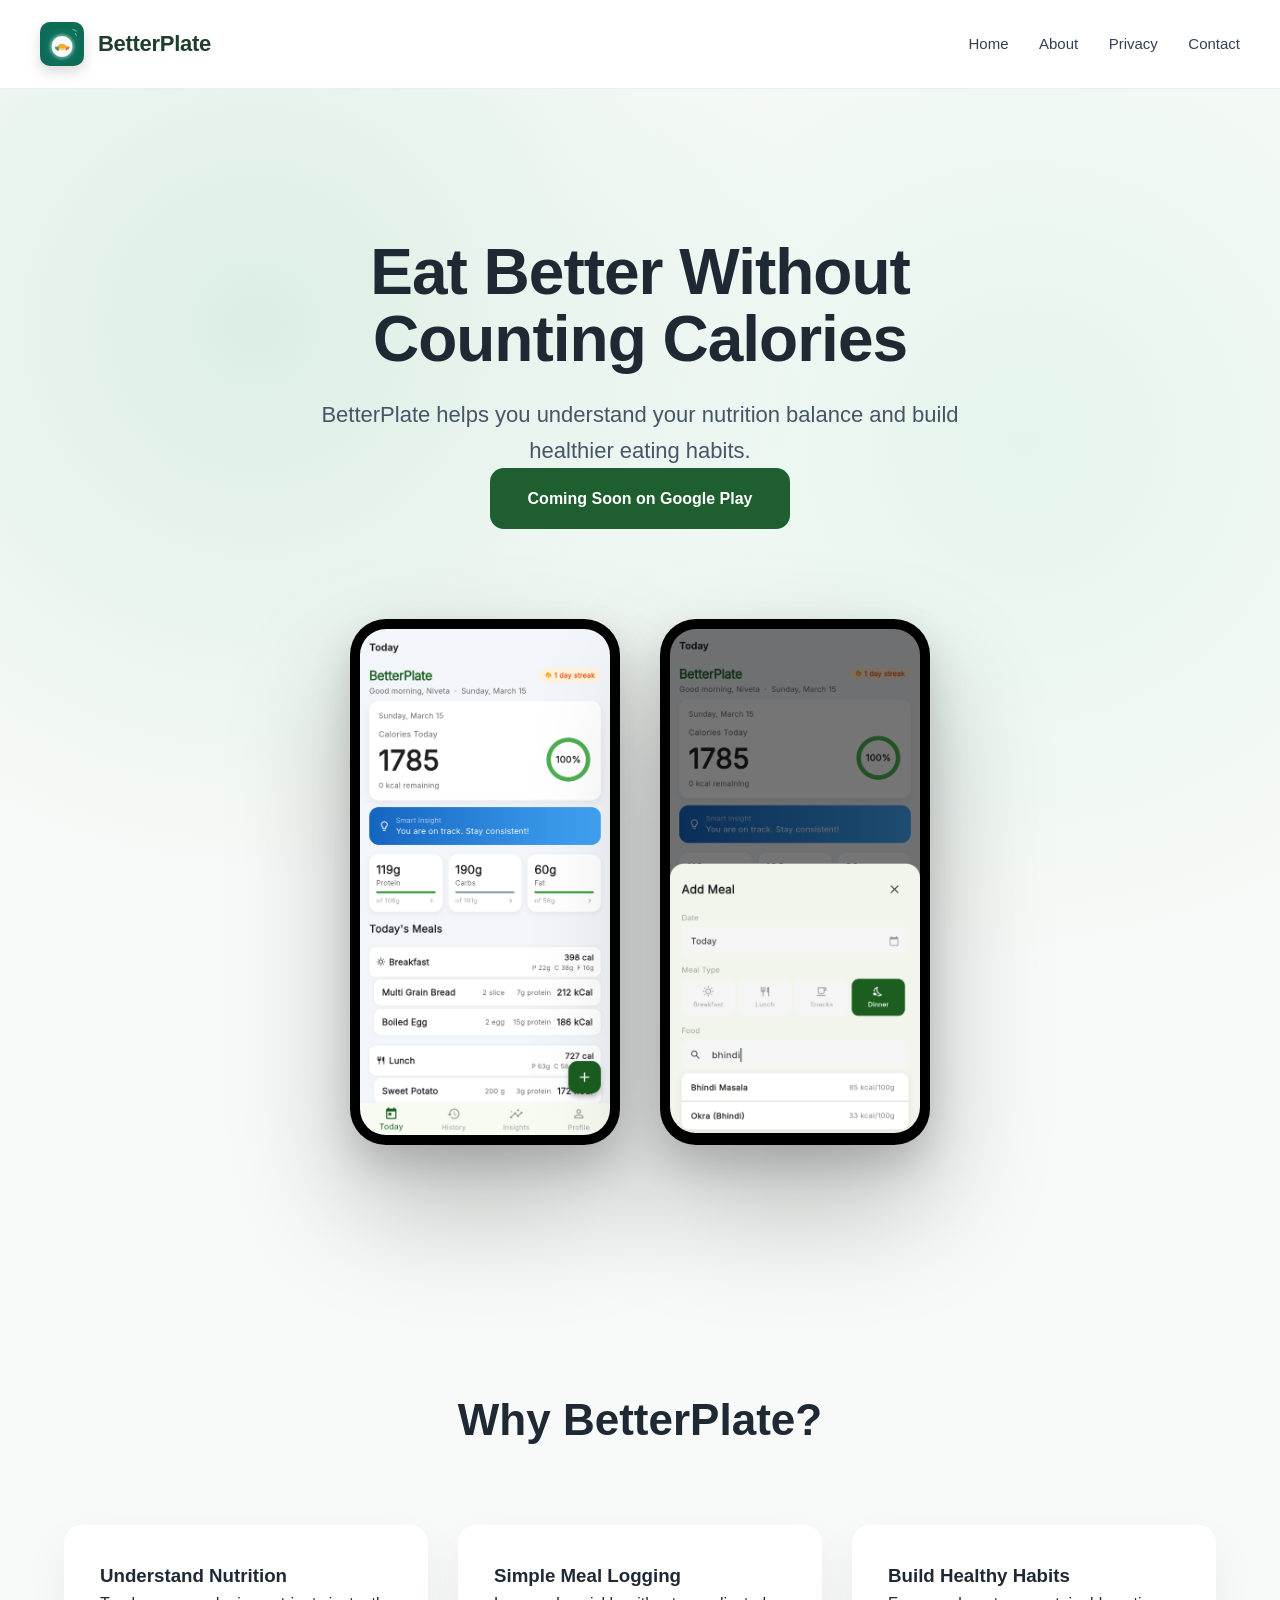
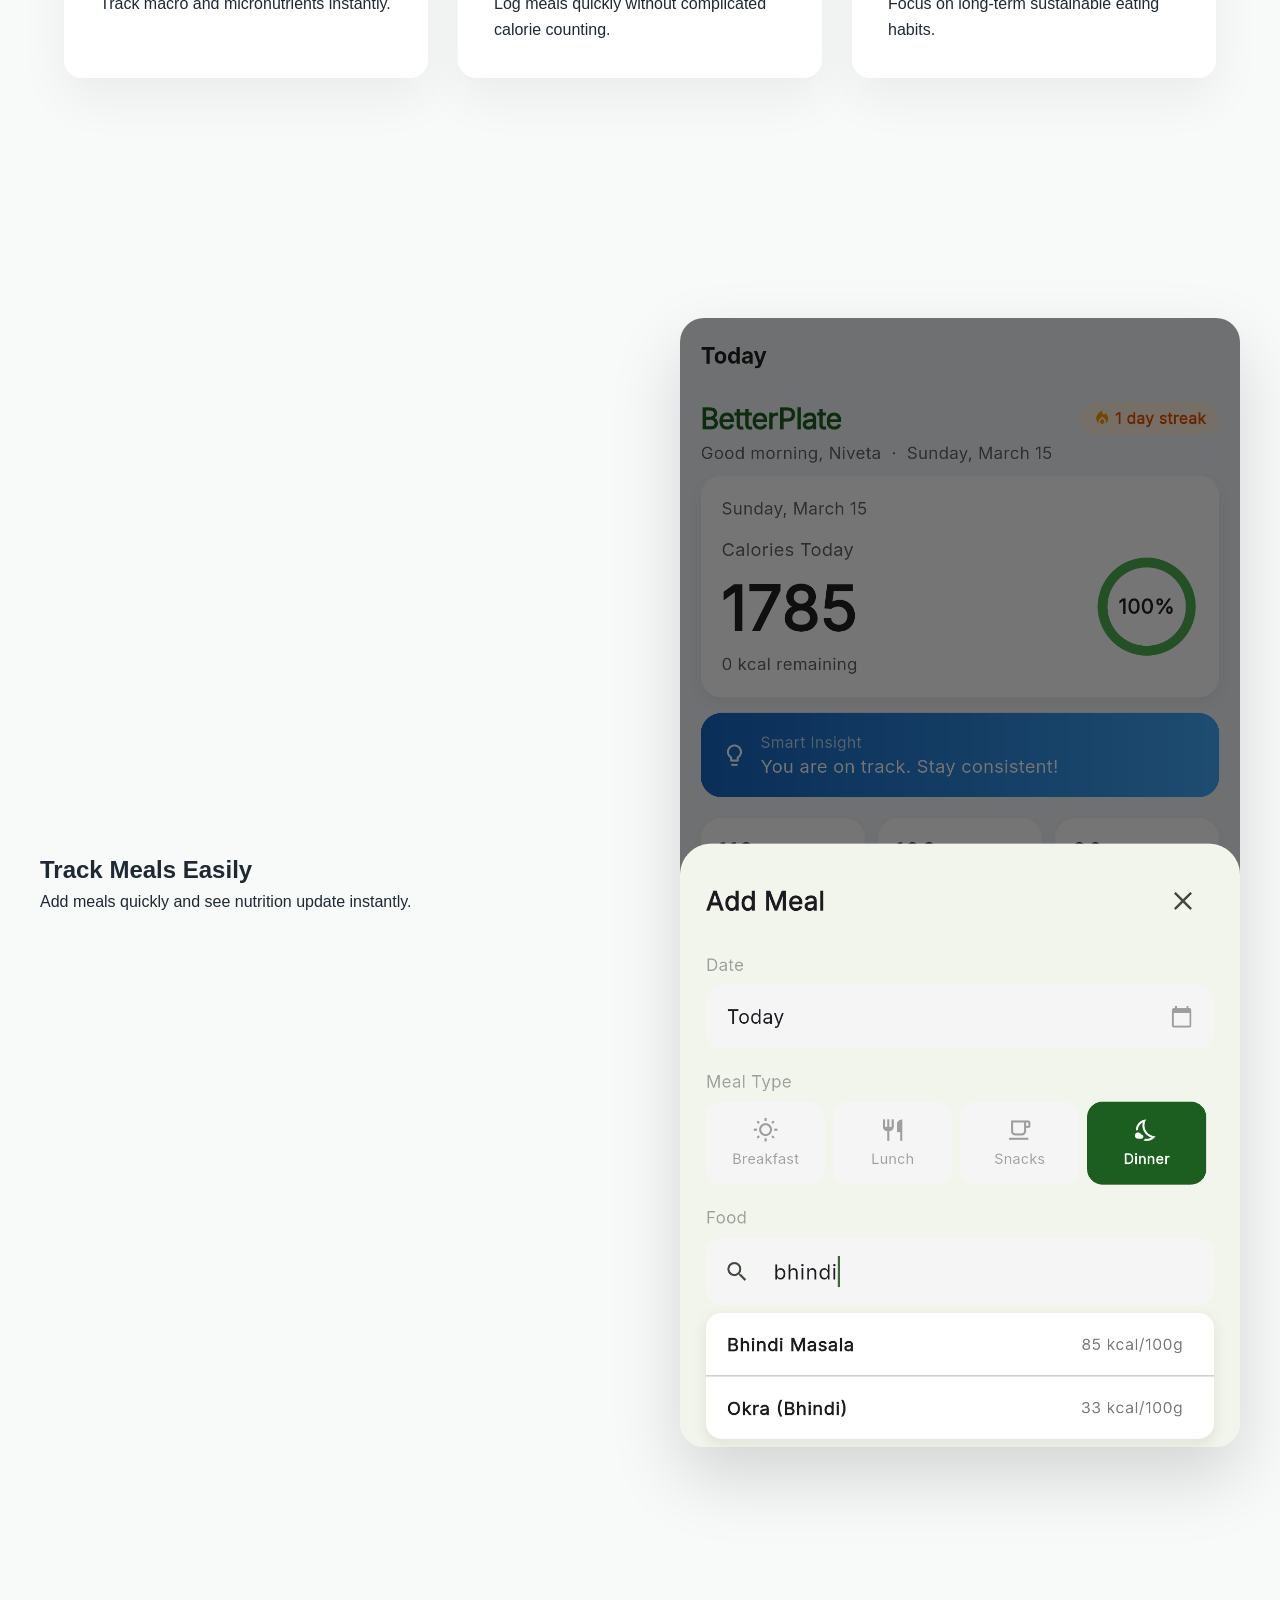
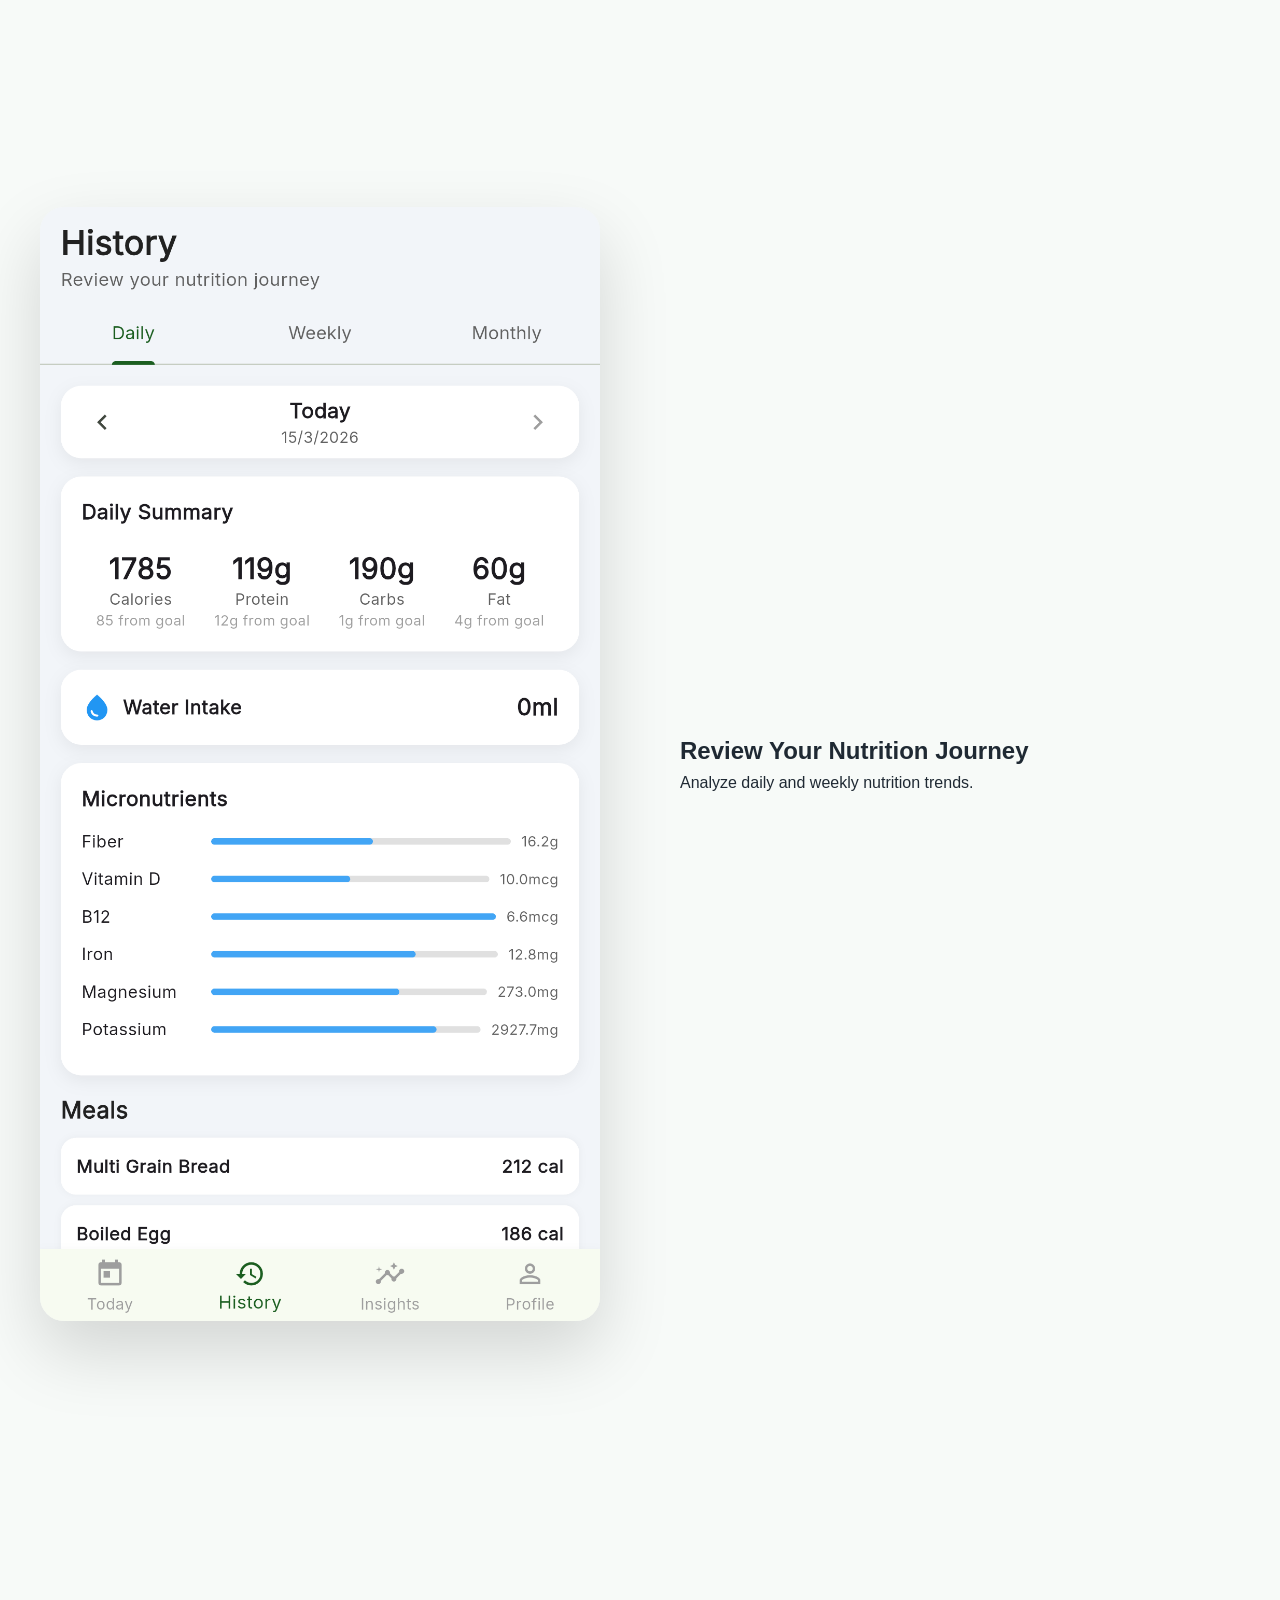
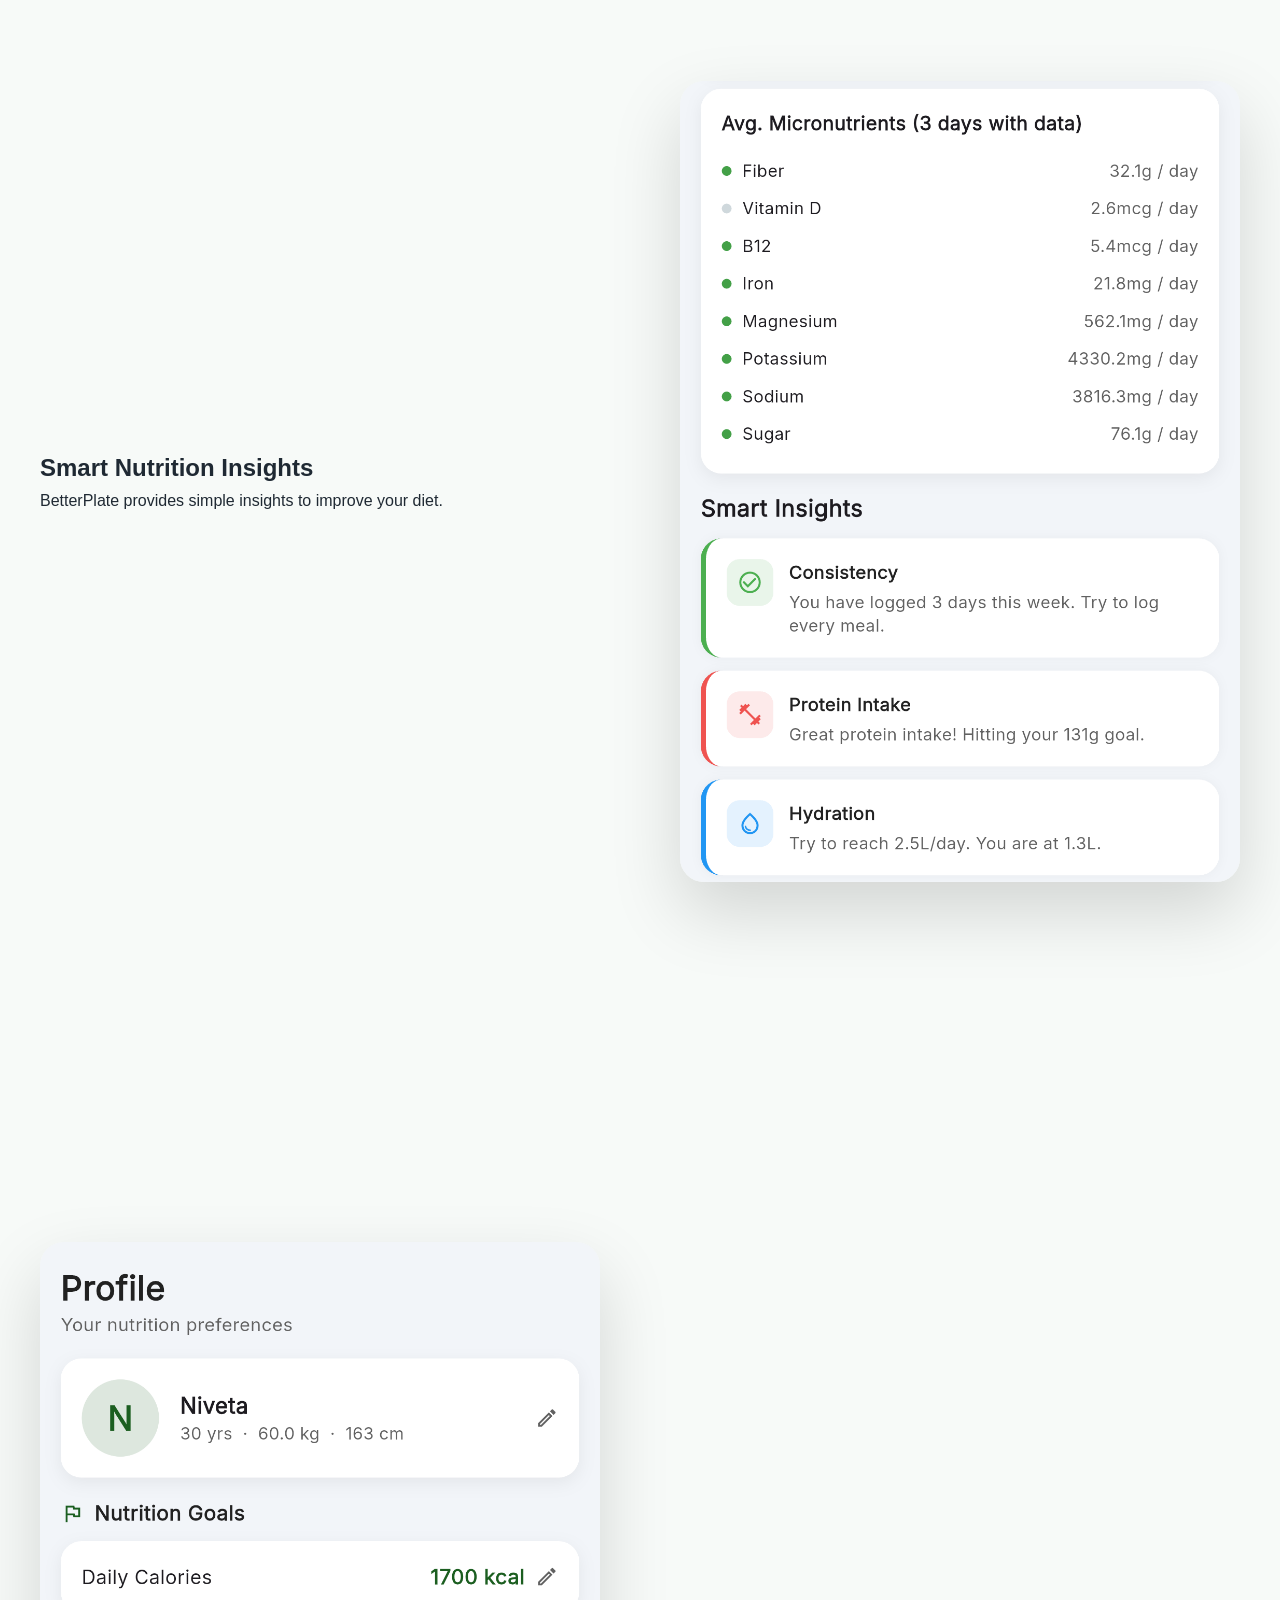
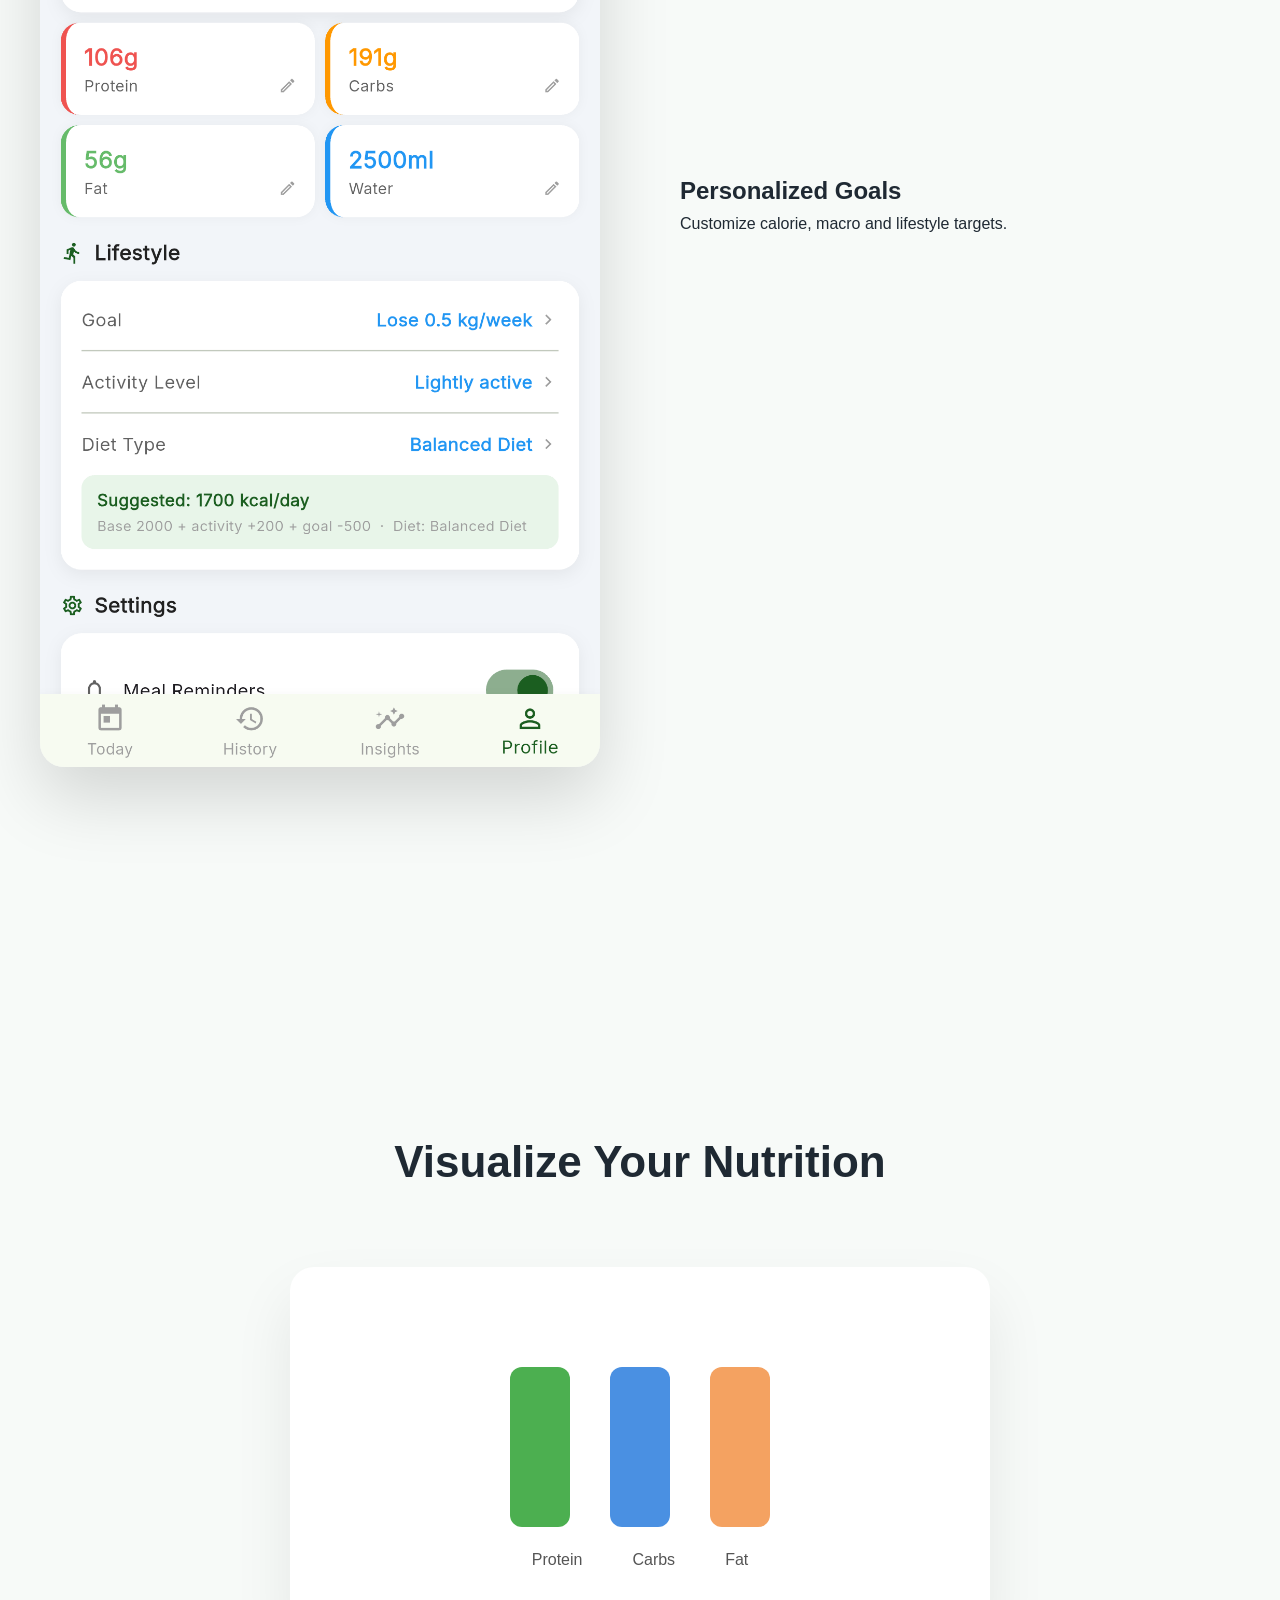
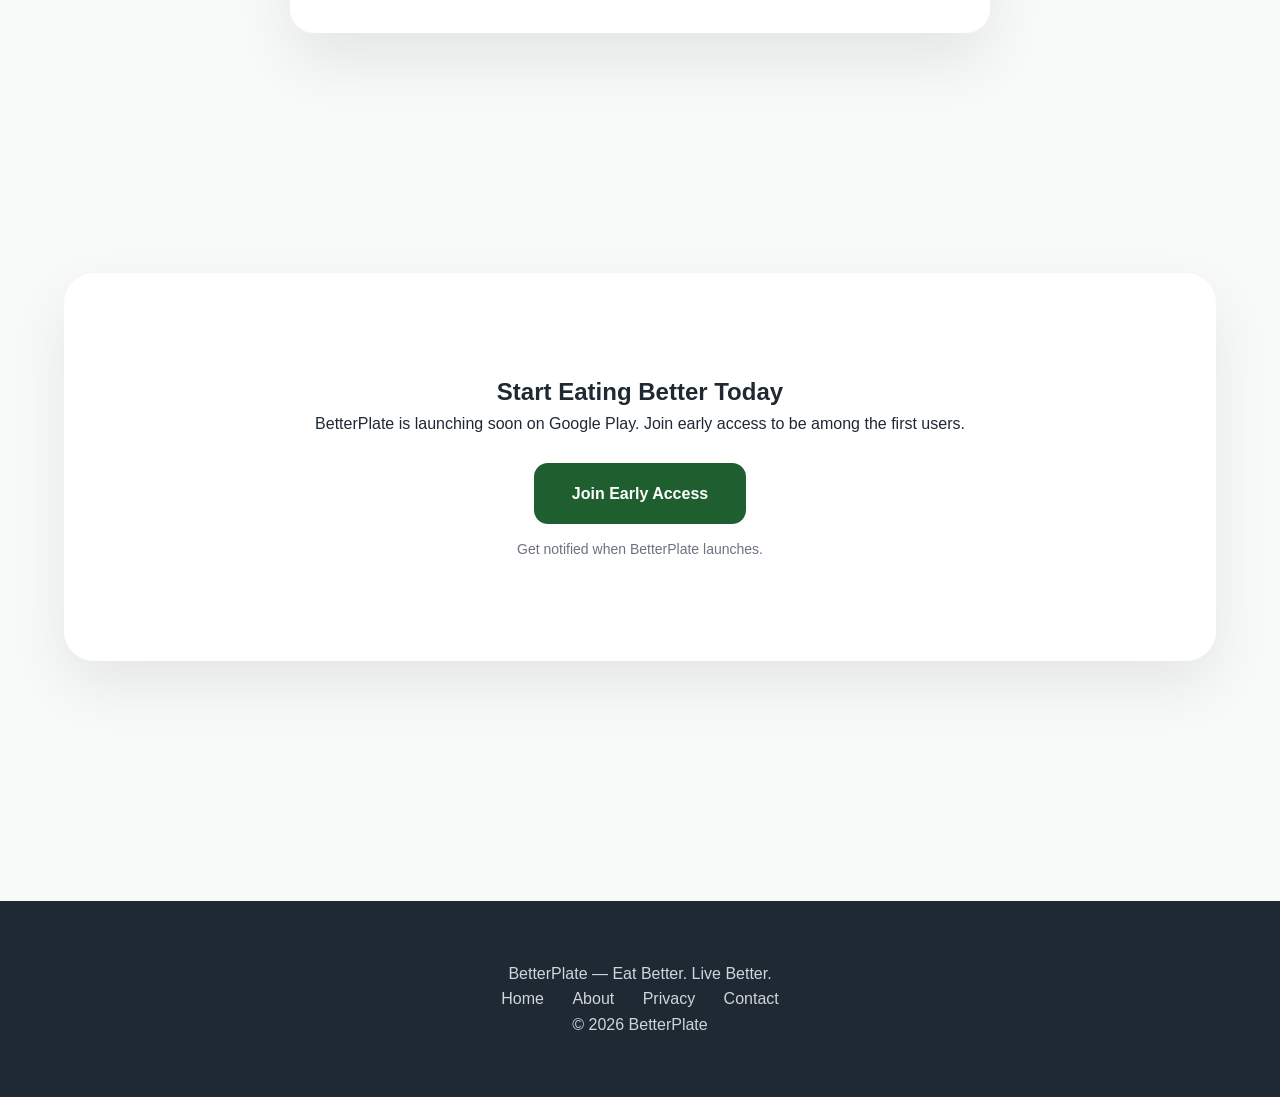
==== index.html @ 60432de0 "Update index.html" ====
<!DOCTYPE html>
<html lang="en">

<head>

<meta charset="UTF-8">
<meta name="viewport" content="width=device-width, initial-scale=1.0">

<title>BetterPlate — Eat Better Without Counting Calories</title>
<link rel="stylesheet" href="/style.css">
<link rel="icon" type="image/png" href="icon.png">

<style>

*{
margin:0;
padding:0;
box-sizing:border-box;
}

body{
font-family:-apple-system,BlinkMacSystemFont,"Segoe UI",Roboto,Helvetica,Arial;
background:#F7FAF8;
color:#1F2933;
line-height:1.6;
overflow-x:hidden;
}

/* container */

.container{
max-width:1200px;
margin:auto;
padding:0 24px;
}

/* navbar */

header{
position:sticky;
top:0;
background:white;
border-bottom:1px solid #eee;
z-index:100;
}

.nav{
display:flex;
justify-content:space-between;
align-items:center;
padding:22px 0;
}

.logo{
display:flex;
align-items:center;
gap:14px;
font-weight:700;
font-size:22px;
letter-spacing:-0.3px;
color:#1f3d2b;
}

.logo img{
width:44px;
height:44px;
border-radius:10px;
box-shadow:0 6px 14px rgba(0,0,0,0.15);
}

.nav a{
margin-left:26px;
text-decoration:none;
color:#334155;
font-size:15px;
}

/* hero */

.hero{
padding:150px 0 120px;
text-align:center;

background:
radial-gradient(circle at 20% 20%, #DCEFE4 0%, transparent 40%),
radial-gradient(circle at 80% 30%, #E5F5EC 0%, transparent 40%),
#F7FAF8;
}

.hero h1{
font-size:64px;
line-height:1.05;
letter-spacing:-1px;
margin-bottom:24px;
}

.hero p{
font-size:22px;
max-width:650px;
margin:auto;
color:#475569;
}

.button{
background:#1F5E2E;
color:white;
padding:18px 38px;
border-radius:14px;
font-weight:600;
font-size:16px;
text-decoration:none;
display:inline-block;
transition:all .25s ease;
}

.button:hover{
transform:translateY(-2px);
box-shadow:0 10px 25px rgba(0,0,0,0.15);
}

/* phone mockups */

.hero-phones{
margin-top:90px;
display:flex;
justify-content:center;
gap:40px;
flex-wrap:wrap;
}

.phone{
width:270px;
border-radius:36px;
background:black;
padding:10px;
box-shadow:
0 60px 120px rgba(0,0,0,0.25),
0 20px 40px rgba(0,0,0,0.15);
transition:all .4s ease;
}

.phone img{
width:100%;
border-radius:26px;
display:block;
}

.phone:hover{
transform:translateY(-15px) scale(1.03);
}

/* sections */

.section{
padding:120px 0;
}

.section-title{
font-size:44px;
text-align:center;
margin-bottom:70px;
}

/* features grid */

.features{
display:grid;
grid-template-columns:repeat(auto-fit,minmax(260px,1fr));
gap:30px;
}

.feature{
background:white;
padding:36px;
border-radius:18px;
box-shadow:0 20px 50px rgba(0,0,0,0.06);
transition:transform .3s;
}

.feature:hover{
transform:translateY(-8px);
}

/* split layout */

.split{
display:grid;
grid-template-columns:1fr 1fr;
gap:80px;
align-items:center;
margin-bottom:120px;
}

.split img{
width:100%;
border-radius:24px;
box-shadow:0 30px 70px rgba(0,0,0,0.15);
}

/* chart section */

.chart-card{
background:white;
padding:60px;
border-radius:24px;
box-shadow:0 30px 60px rgba(0,0,0,0.08);
max-width:700px;
margin:auto;
text-align:center;
}

.chart{
display:flex;
align-items:flex-end;
justify-content:center;
gap:40px;
height:200px;
margin-bottom:20px;
}

.bar{
width:60px;
border-radius:12px;
animation:grow 2s ease forwards;
}

.protein{
background:#4CAF50;
height:0;
animation-delay:.2s;
}

.carbs{
background:#4A90E2;
height:0;
animation-delay:.4s;
}

.fat{
background:#F4A261;
height:0;
animation-delay:.6s;
}

.labels{
display:flex;
justify-content:center;
gap:50px;
color:#555;
}

@keyframes grow{
to{
height:160px;
}
}

/* CTA */

.cta-section{
text-align:center;
background:white;
padding:100px 60px;
border-radius:30px;
box-shadow:0 25px 60px rgba(0,0,0,0.08);
}

/* footer */

footer{
margin-top:120px;
padding:60px;
background:#1F2933;
color:#D1D5DB;
text-align:center;
}

footer a{
color:#D1D5DB;
margin:0 12px;
text-decoration:none;
}

/* scroll animations */

.fade{
opacity:0;
transform:translateY(40px);
transition:all .8s ease;
}

.fade.visible{
opacity:1;
transform:translateY(0);
}

</style>

</head>


<body>


<header>

<div class="container nav">

<div class="logo">
<img src="icon.png">
BetterPlate
</div>

<div>
<a href="/">Home</a>
<a href="/about">About</a>
<a href="/privacy">Privacy</a>
<a href="/contact">Contact</a>
</div>

</div>

</header>



<section class="hero">

<div class="container">

<h1>Eat Better Without<br>Counting Calories</h1>

<p>
BetterPlate helps you understand your nutrition balance
and build healthier eating habits.
</p>

<a class="button">Coming Soon on Google Play</a>

<div class="hero-phones">

<div class="phone">
<img src="app-home.png">
</div>

<div class="phone">
<img src="app-addmeal.png">
</div>

</div>

</div>

</section>



<section class="section">

<div class="container">

<h2 class="section-title fade">Why BetterPlate?</h2>

<div class="features">

<div class="feature fade">
<h3>Understand Nutrition</h3>
<p>Track macro and micronutrients instantly.</p>
</div>

<div class="feature fade">
<h3>Simple Meal Logging</h3>
<p>Log meals quickly without complicated calorie counting.</p>
</div>

<div class="feature fade">
<h3>Build Healthy Habits</h3>
<p>Focus on long-term sustainable eating habits.</p>
</div>

</div>

</div>

</section>



<section class="section container split fade">

<div>
<h2>Track Meals Easily</h2>
<p>Add meals quickly and see nutrition update instantly.</p>
</div>

<img src="app-addmeal.png">

</section>



<section class="section container split fade">

<img src="app-history.png">

<div>
<h2>Review Your Nutrition Journey</h2>
<p>Analyze daily and weekly nutrition trends.</p>
</div>

</section>



<section class="section container split fade">

<div>
<h2>Smart Nutrition Insights</h2>
<p>BetterPlate provides simple insights to improve your diet.</p>
</div>

<img src="app-insights.png">

</section>



<section class="section container split fade">

<img src="app-profile.png">

<div>
<h2>Personalized Goals</h2>
<p>Customize calorie, macro and lifestyle targets.</p>
</div>

</section>



<section class="section">

<div class="container">

<h2 class="section-title">Visualize Your Nutrition</h2>

<div class="chart-card">

<div class="chart">

<div class="bar protein"></div>
<div class="bar carbs"></div>
<div class="bar fat"></div>

</div>

<div class="labels">
<span>Protein</span>
<span>Carbs</span>
<span>Fat</span>
</div>

</div>

</div>

</section>



<section class="section">

<div class="container">

<div class="cta-section fade">

<h2>Start Eating Better Today</h2>

<p>
BetterPlate is launching soon on Google Play.
Join early access to be among the first users.
</p>

<br>

<a class="button" 
href="https://forms.gle/h38rr28BApdcXzqZ8"
target="_blank">
Join Early Access
</a>
<p style="margin-top:14px;color:#6b7280;font-size:14px;">
Get notified when BetterPlate launches.
</p>

</div>

</div>

</section>



<footer class="site-footer">

<p class="footer-tagline">BetterPlate — Eat Better. Live Better.</p>

<nav class="footer-links">
<a href="/">Home</a>
<a href="/about/">About</a>
<a href="/privacy/">Privacy</a>
<a href="/contact/">Contact</a>
</nav>

<p class="footer-copy">© 2026 BetterPlate</p>

</footer>



<script>

const elements=document.querySelectorAll(".fade");

const observer=new IntersectionObserver(entries=>{
entries.forEach(entry=>{
if(entry.isIntersecting){
entry.target.classList.add("visible");
}
});
});

elements.forEach(el=>{
observer.observe(el);
});

</script>

</body>

</html>
---- style.css ----
body {
font-family: Arial, sans-serif;
margin: 0;
padding: 0;
line-height: 1.6;
}

.section {
padding: 60px 20px;
}

.container {
max-width: 900px;
margin: auto;
}

.about-section h1 {
font-size: 36px;
margin-bottom: 20px;
}

.about-section h2 {
margin-top: 40px;
margin-bottom: 15px;
}

.lead {
font-size: 18px;
color: #555;
margin-bottom: 30px;
}

.features {
display: grid;
grid-template-columns: repeat(auto-fit, minmax(220px,1fr));
gap: 20px;
margin-top: 20px;
}

.feature {
padding: 20px;
background: #f7f7f7;
border-radius: 10px;
}

.cta-button {
display: inline-block;
margin-top: 20px;
padding: 12px 24px;
background: #4CAF50;
color: white;
text-decoration: none;
border-radius: 6px;
font-weight: 600;
}
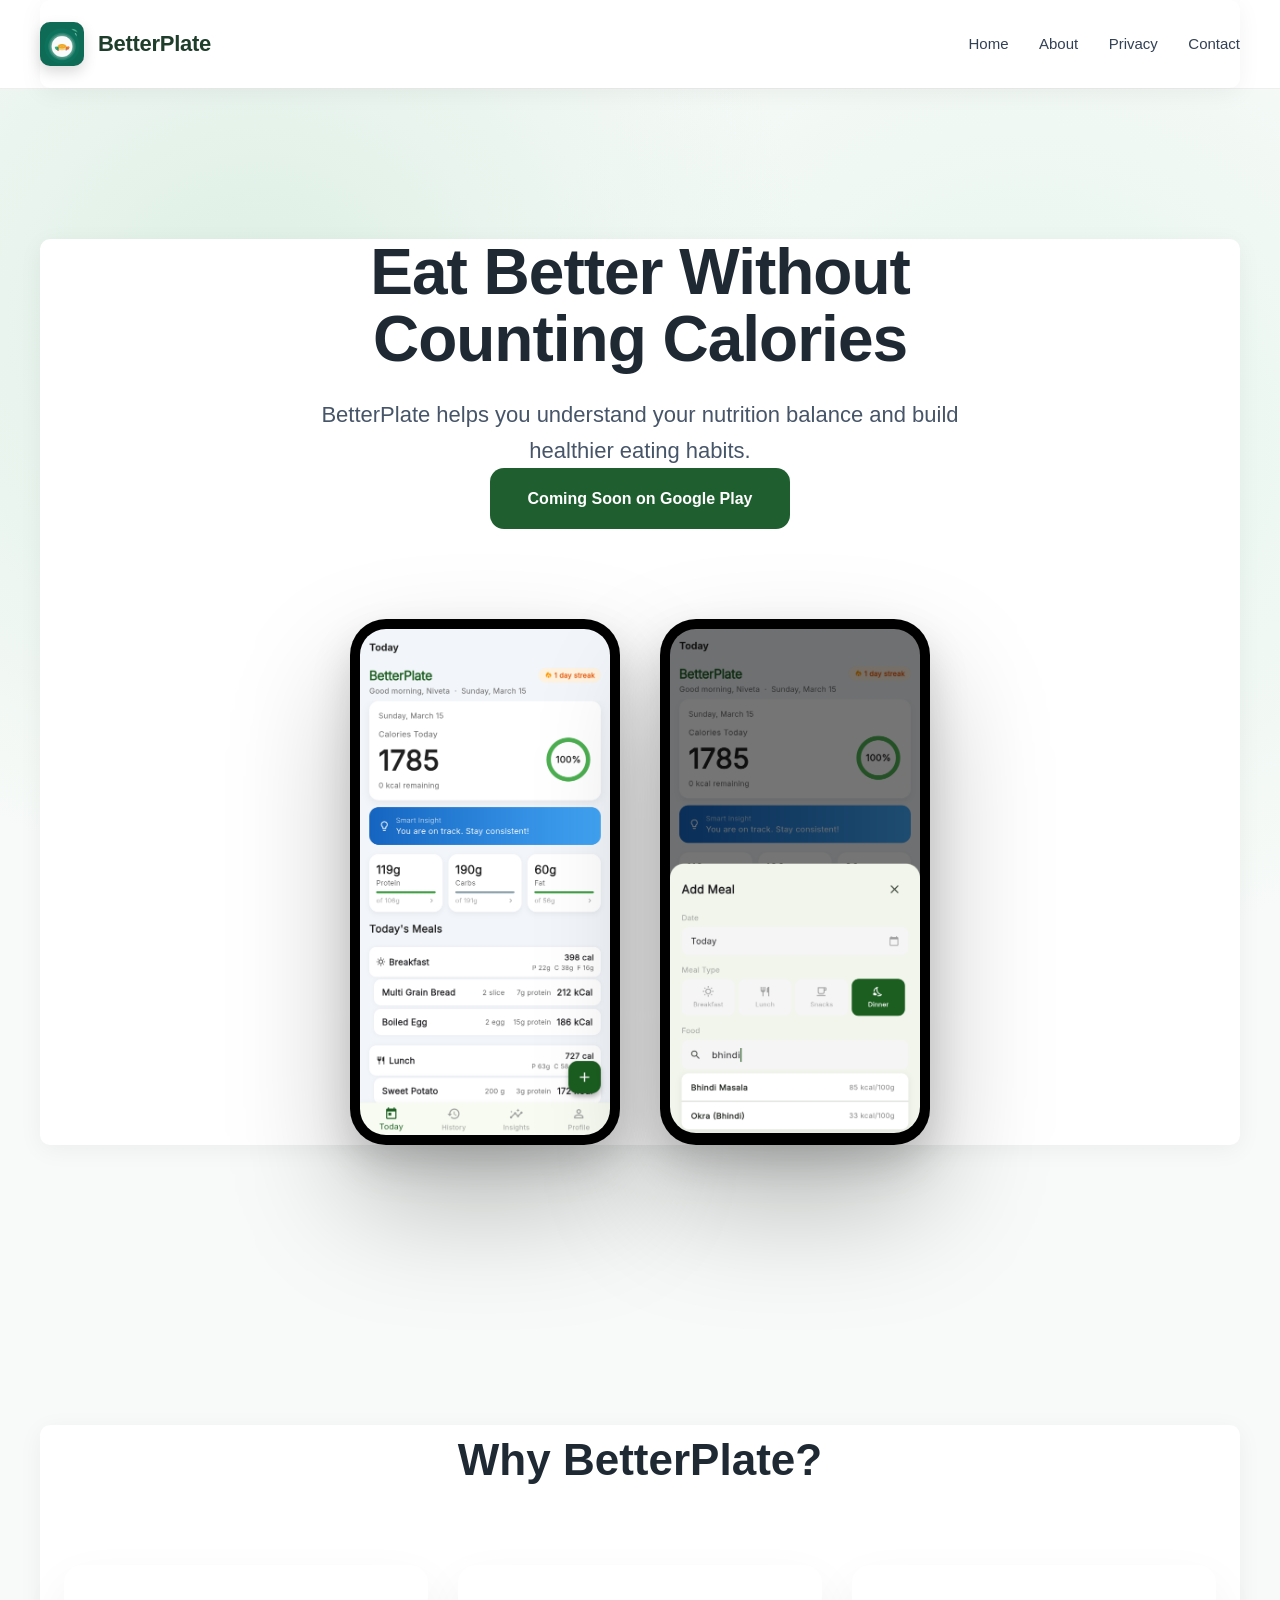
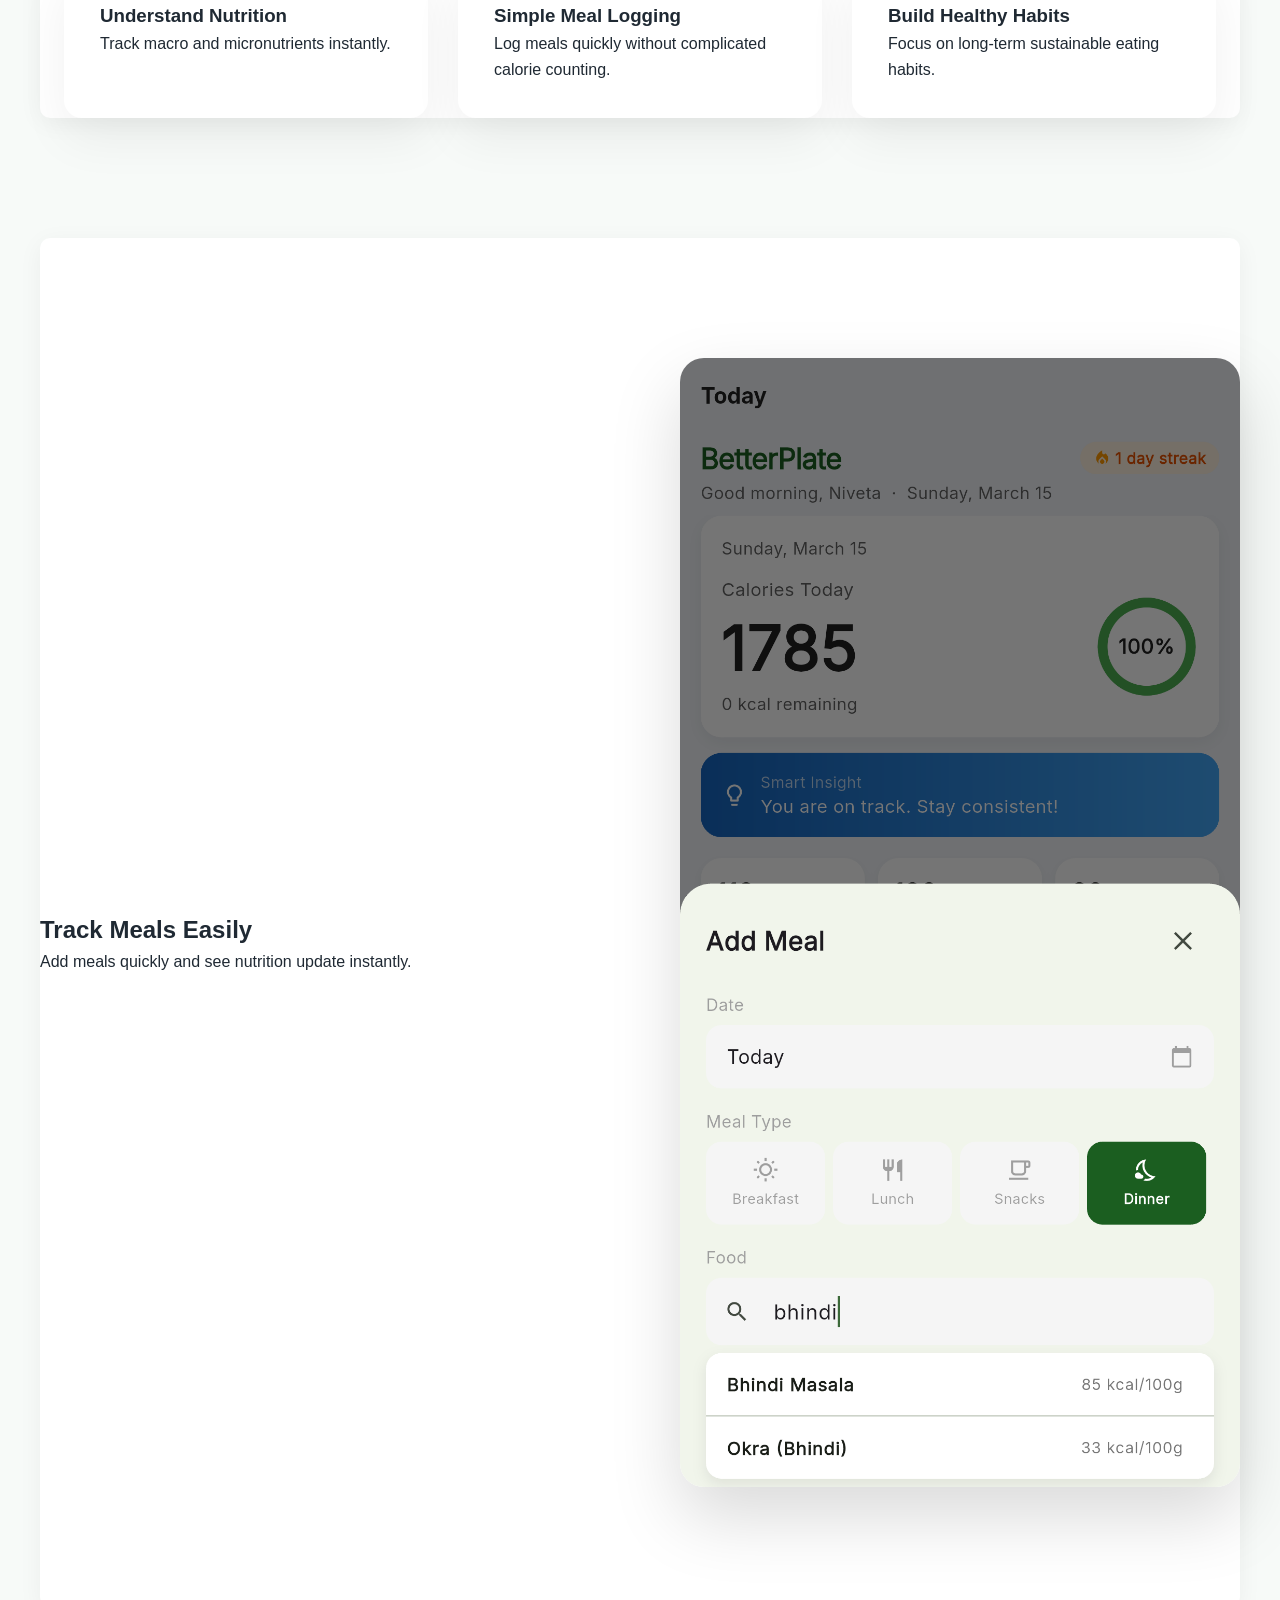
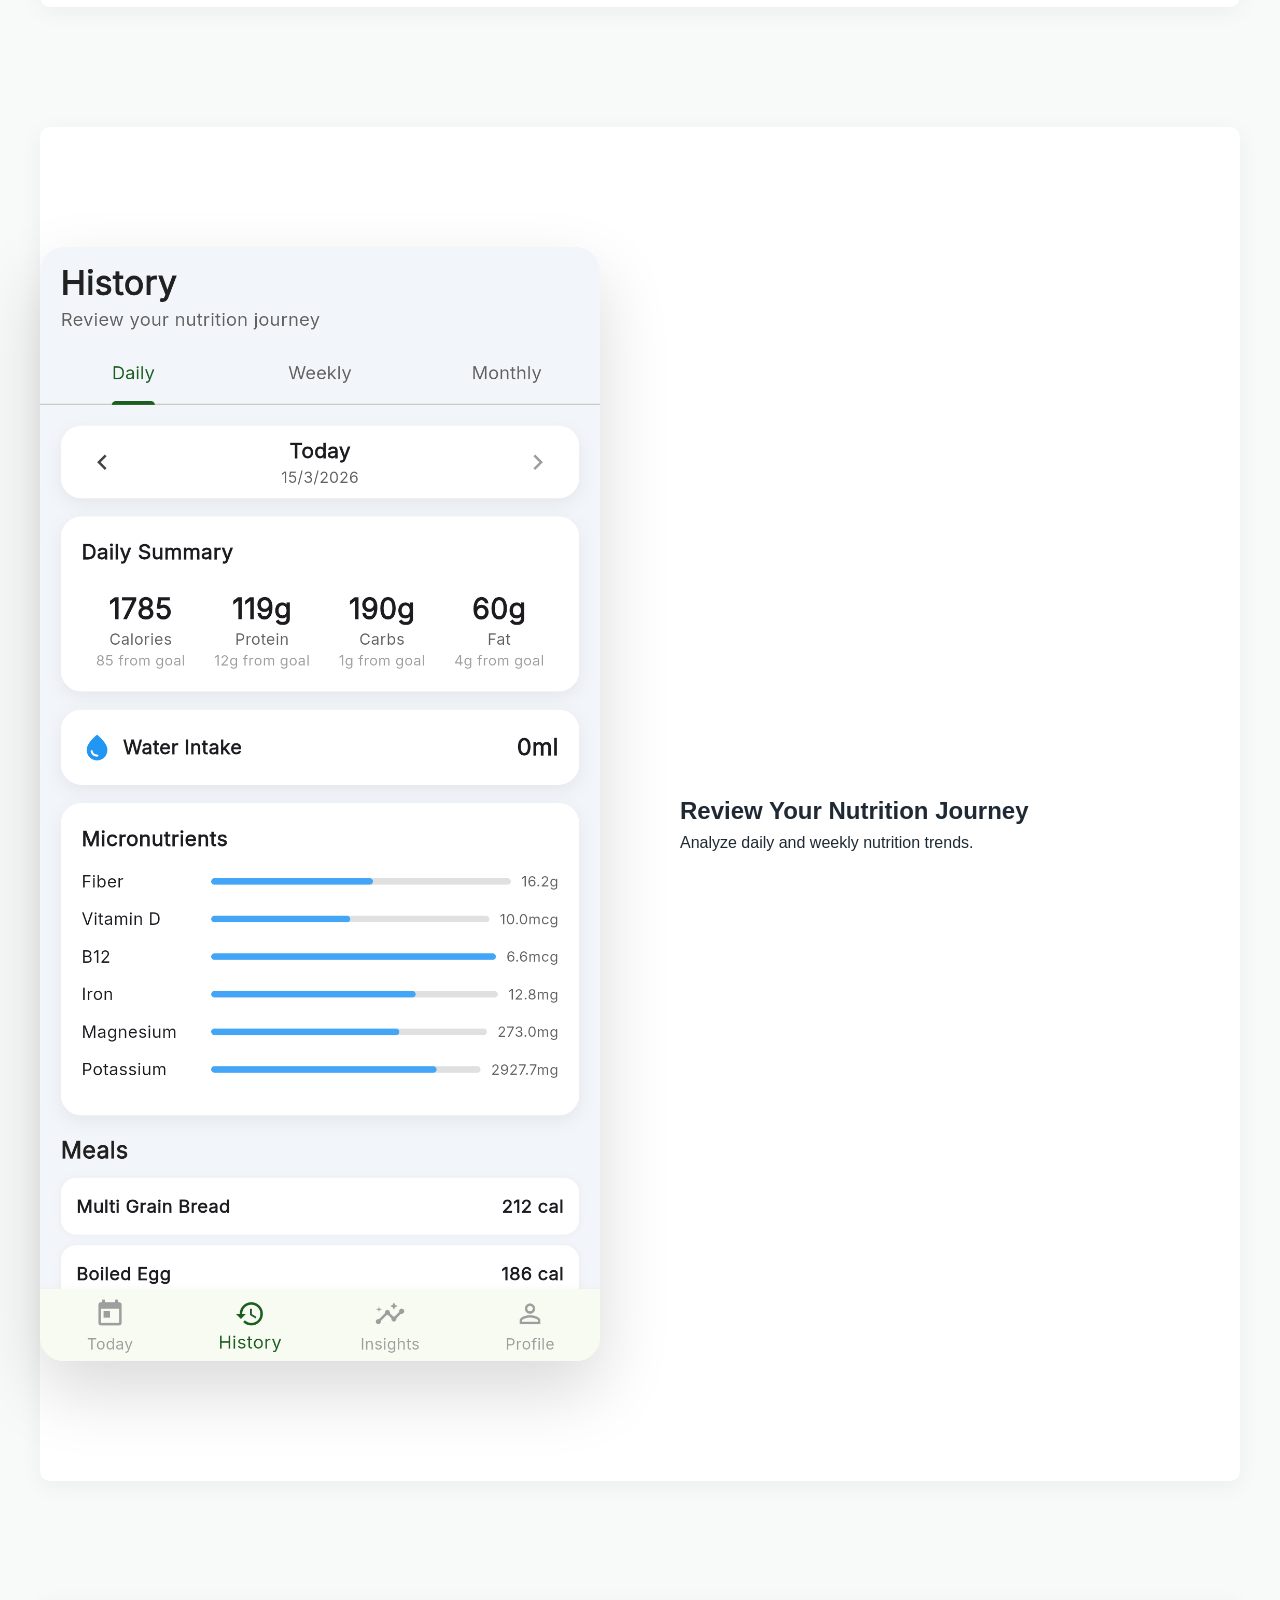
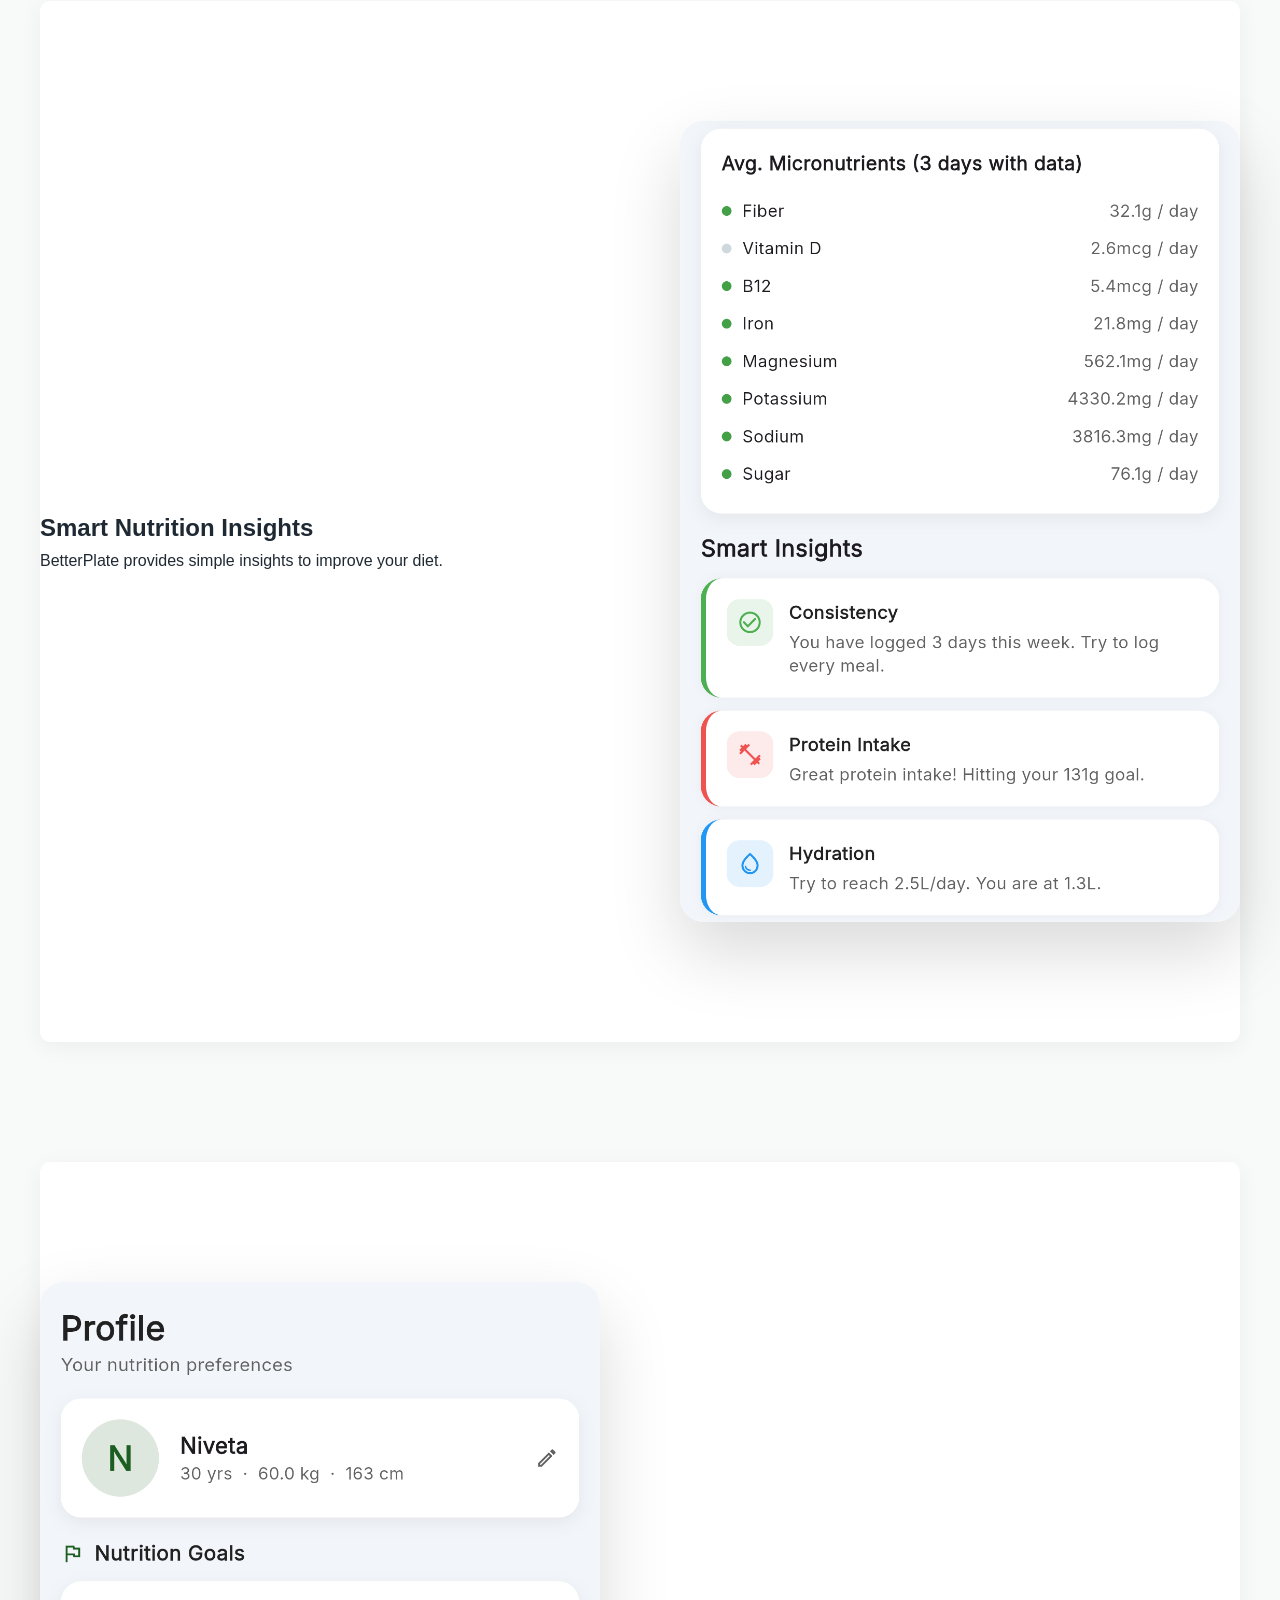
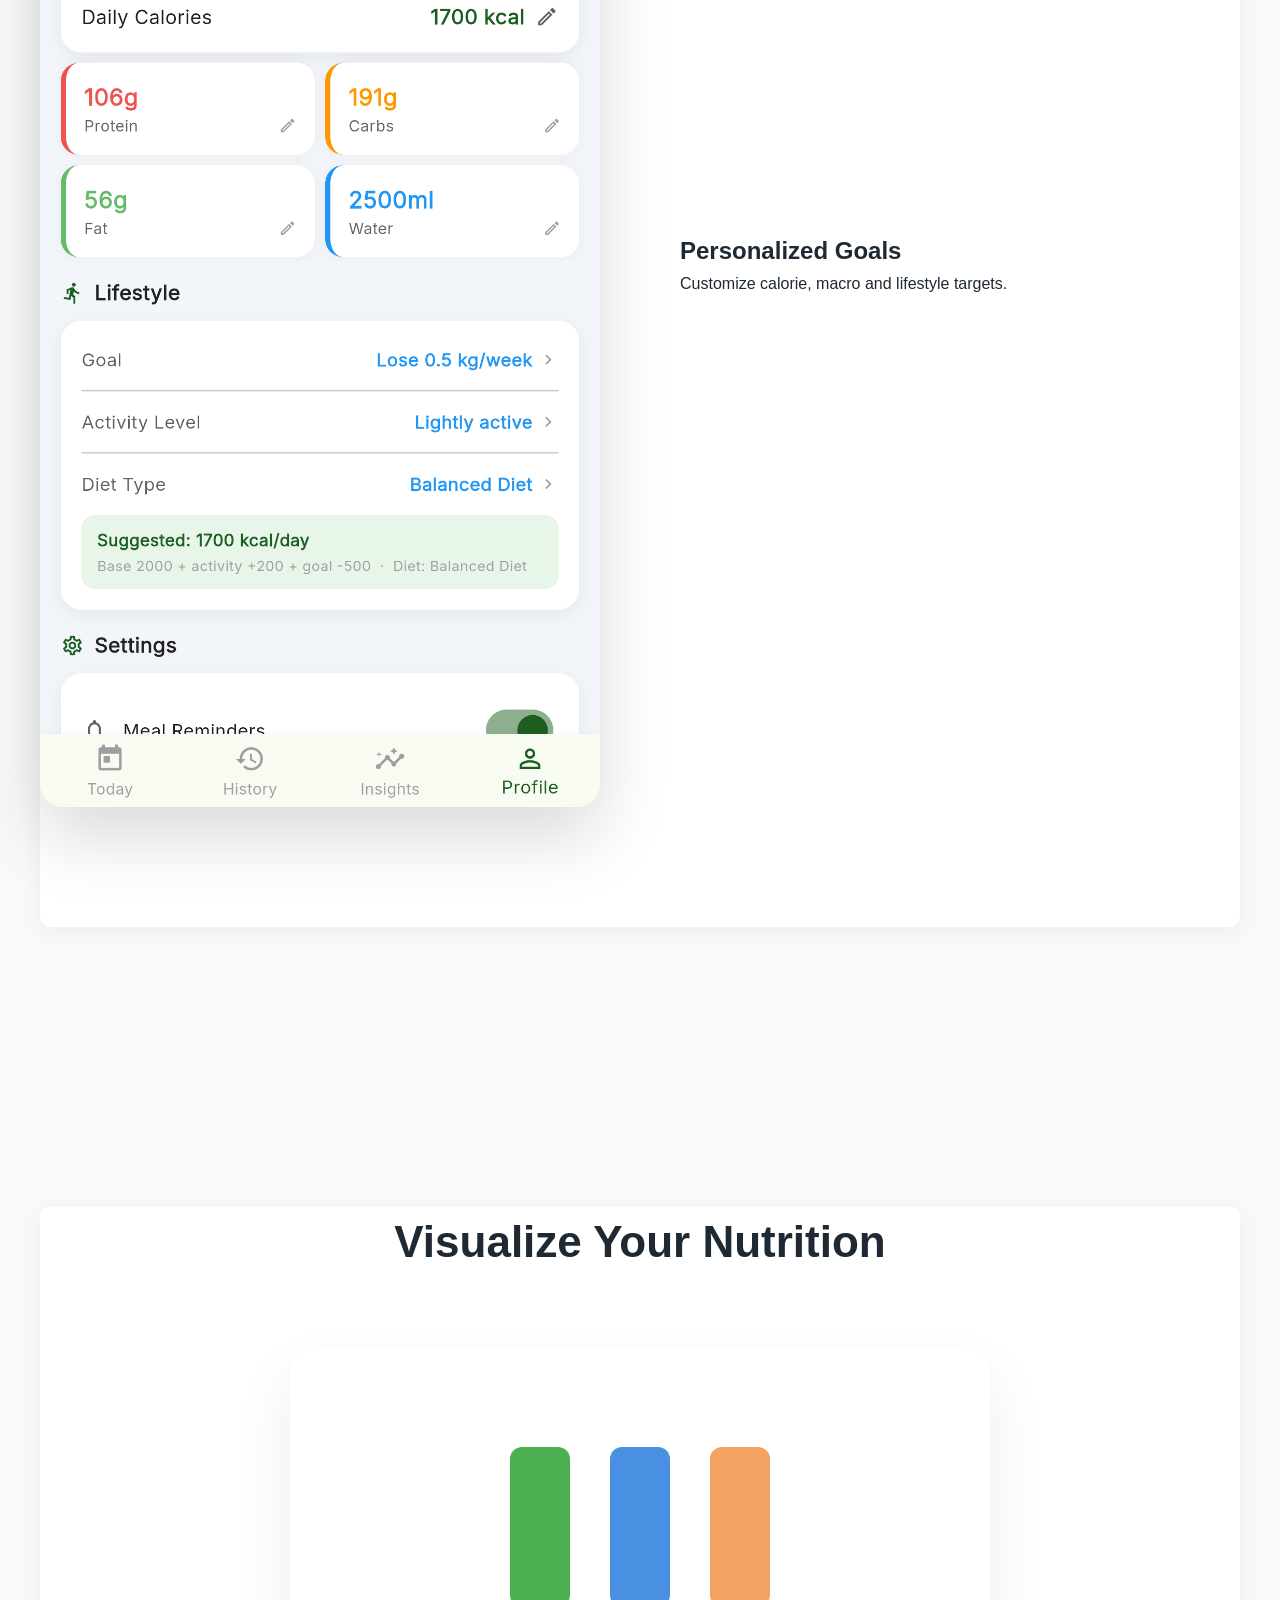
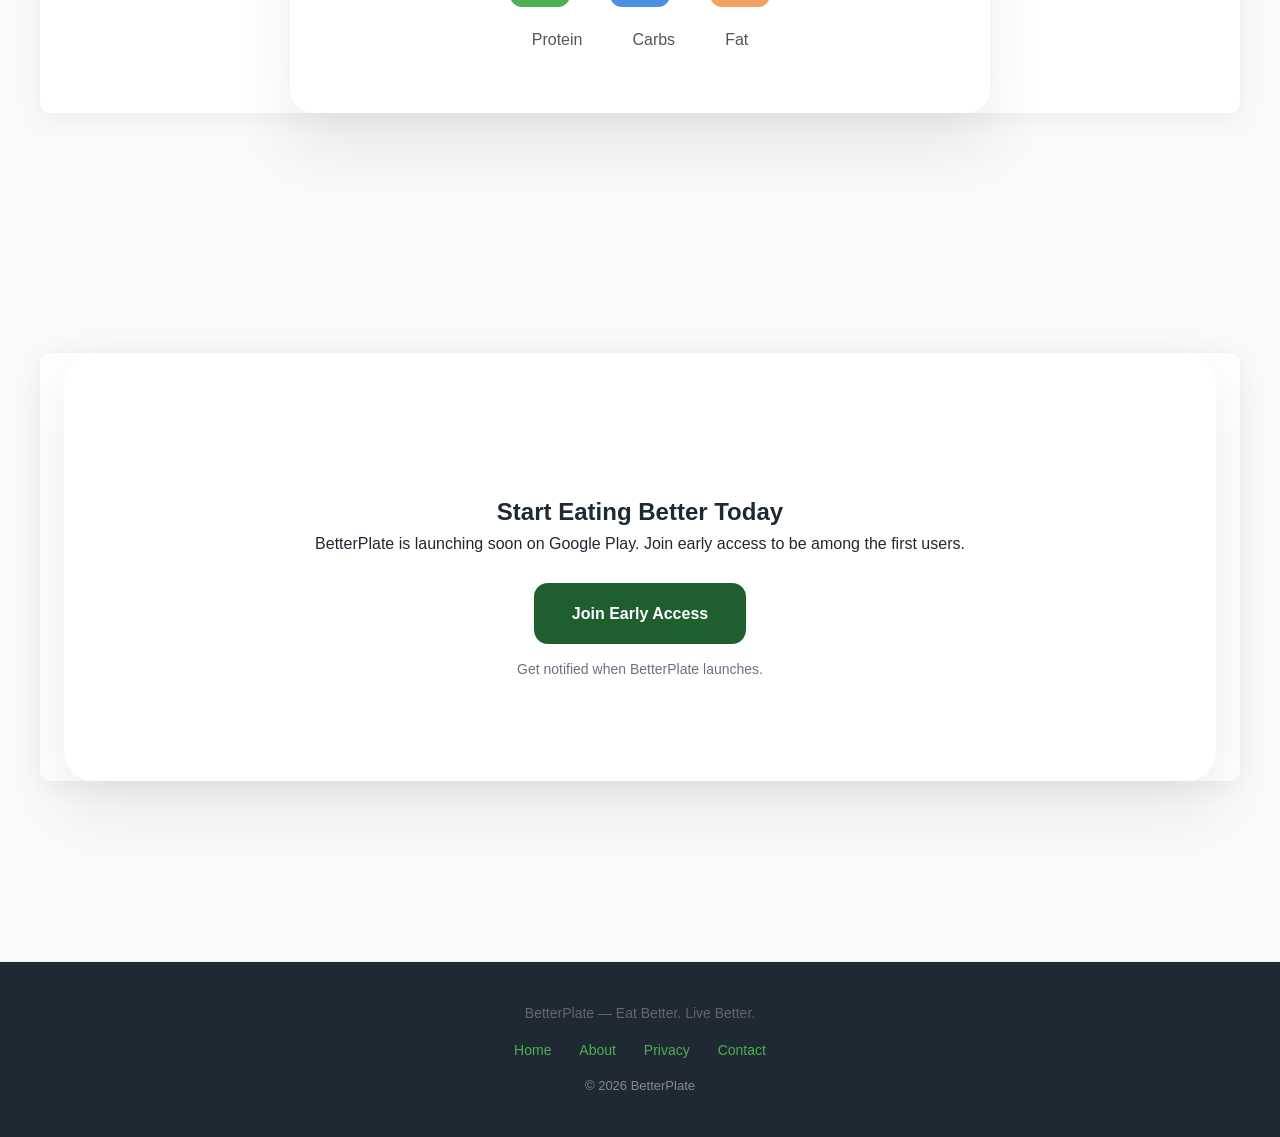
==== commit 1f2d4ca3: "Update index.html" ====
--- a/index.html
+++ b/index.html
@@ -3,6 +3,30 @@
 
 <head>
 
+<title>BetterPlate – Eat Better Without Counting Calories</title>
+
+<meta name="description" content="BetterPlate helps you build healthy eating habits without counting calories. Simple, visual, and sustainable nutrition tracking.">
+
+<meta name="keywords" content="nutrition tracker, no calorie counting, healthy eating app, BetterPlate, food tracking app, eat healthy without dieting">
+
+<meta name="author" content="BetterPlate">
+
+<!-- Open Graph (for WhatsApp, LinkedIn, etc.) -->
+<meta property="og:title" content="BetterPlate – Eat Better Without Counting Calories">
+<meta property="og:description" content="No calorie counting. Just better eating. Build sustainable nutrition habits with BetterPlate.">
+<meta property="og:image" content="https://betterplate.net/icon.png">
+<meta property="og:url" content="https://betterplate.net/">
+<meta property="og:type" content="website">
+
+<!-- Twitter -->
+<meta name="twitter:card" content="summary_large_image">
+<meta name="twitter:title" content="BetterPlate – Eat Better Without Counting Calories">
+<meta name="twitter:description" content="No calorie counting. Just better eating.">
+<meta name="twitter:image" content="https://betterplate.net/icon.png">
+
+<!-- Canonical -->
+<link rel="canonical" href="https://betterplate.net/">
+  
 <meta charset="UTF-8">
 <meta name="viewport" content="width=device-width, initial-scale=1.0">
 
--- a/style.css
+++ b/style.css
@@ -53,3 +53,100 @@
 border-radius: 6px;
 font-weight: 600;
 }
+.site-footer {
+text-align: center;
+padding: 40px 20px;
+margin-top: 60px;
+border-top: 1px solid #eee;
+color: #666;
+font-size: 14px;
+}
+
+.footer-tagline {
+margin-bottom: 15px;
+font-weight: 500;
+}
+
+.footer-links {
+margin-bottom: 15px;
+}
+
+.footer-links a {
+margin: 0 12px;
+text-decoration: none;
+color: #4CAF50;
+font-weight: 500;
+}
+
+.footer-links a:hover {
+text-decoration: underline;
+}
+
+.footer-copy {
+color: #888;
+font-size: 13px;
+}
+body {
+font-family: -apple-system, BlinkMacSystemFont, "Segoe UI", Roboto, Arial, sans-serif;
+background: #f8fafc;
+color: #222;
+margin: 0;
+line-height: 1.7;
+}
+
+.section {
+padding: 80px 20px;
+}
+
+.container {
+max-width: 800px;
+margin: auto;
+background: white;
+padding: 60px;
+border-radius: 10px;
+box-shadow: 0 5px 25px rgba(0,0,0,0.05);
+}
+
+h1 {
+font-size: 36px;
+margin-bottom: 20px;
+}
+
+h2 {
+margin-top: 40px;
+font-size: 24px;
+}
+
+.lead {
+font-size: 18px;
+color: #555;
+margin-bottom: 30px;
+}
+
+.features {
+display: grid;
+grid-template-columns: repeat(auto-fit, minmax(220px,1fr));
+gap: 20px;
+margin-top: 20px;
+}
+
+.feature {
+background: #f4f7fb;
+padding: 20px;
+border-radius: 8px;
+}
+
+.feature h3 {
+margin-top: 0;
+}
+
+.cta-button {
+display: inline-block;
+margin-top: 20px;
+padding: 12px 22px;
+background: #4CAF50;
+color: white;
+text-decoration: none;
+border-radius: 6px;
+font-weight: 600;
+}
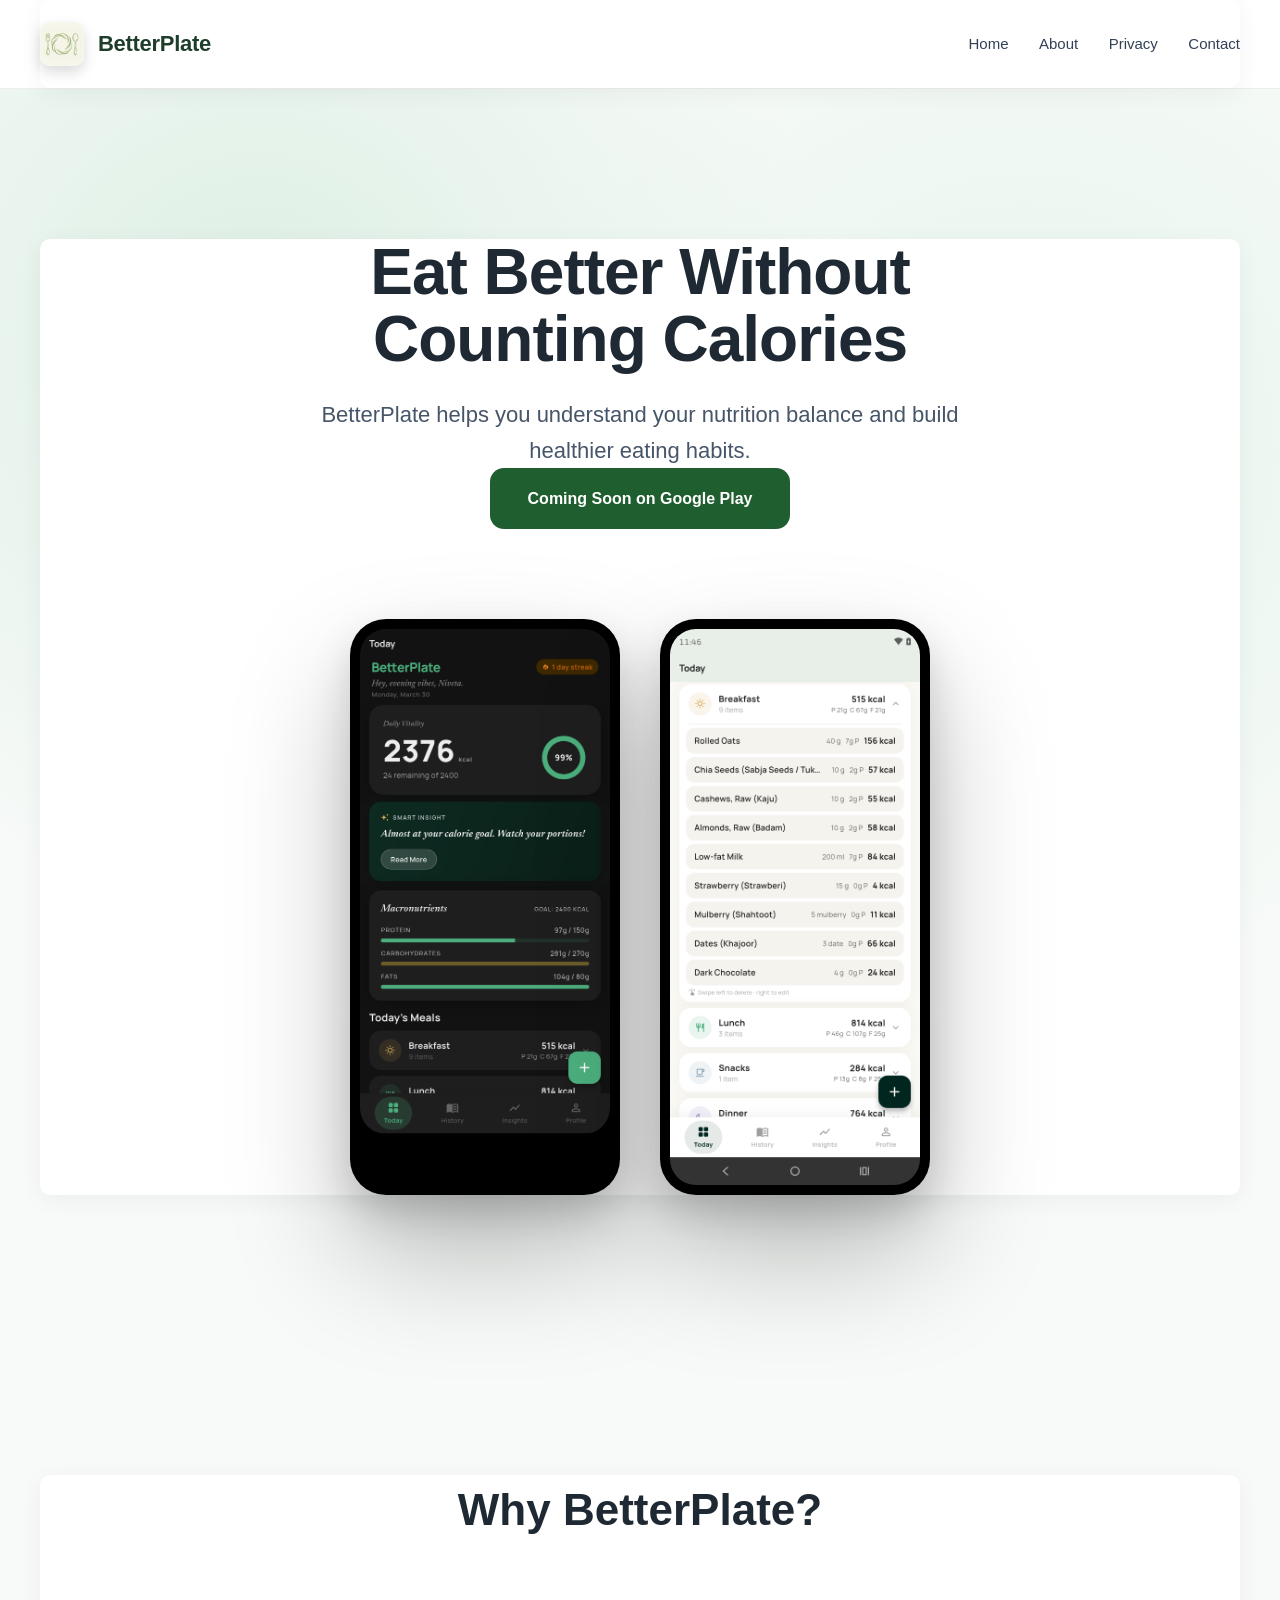
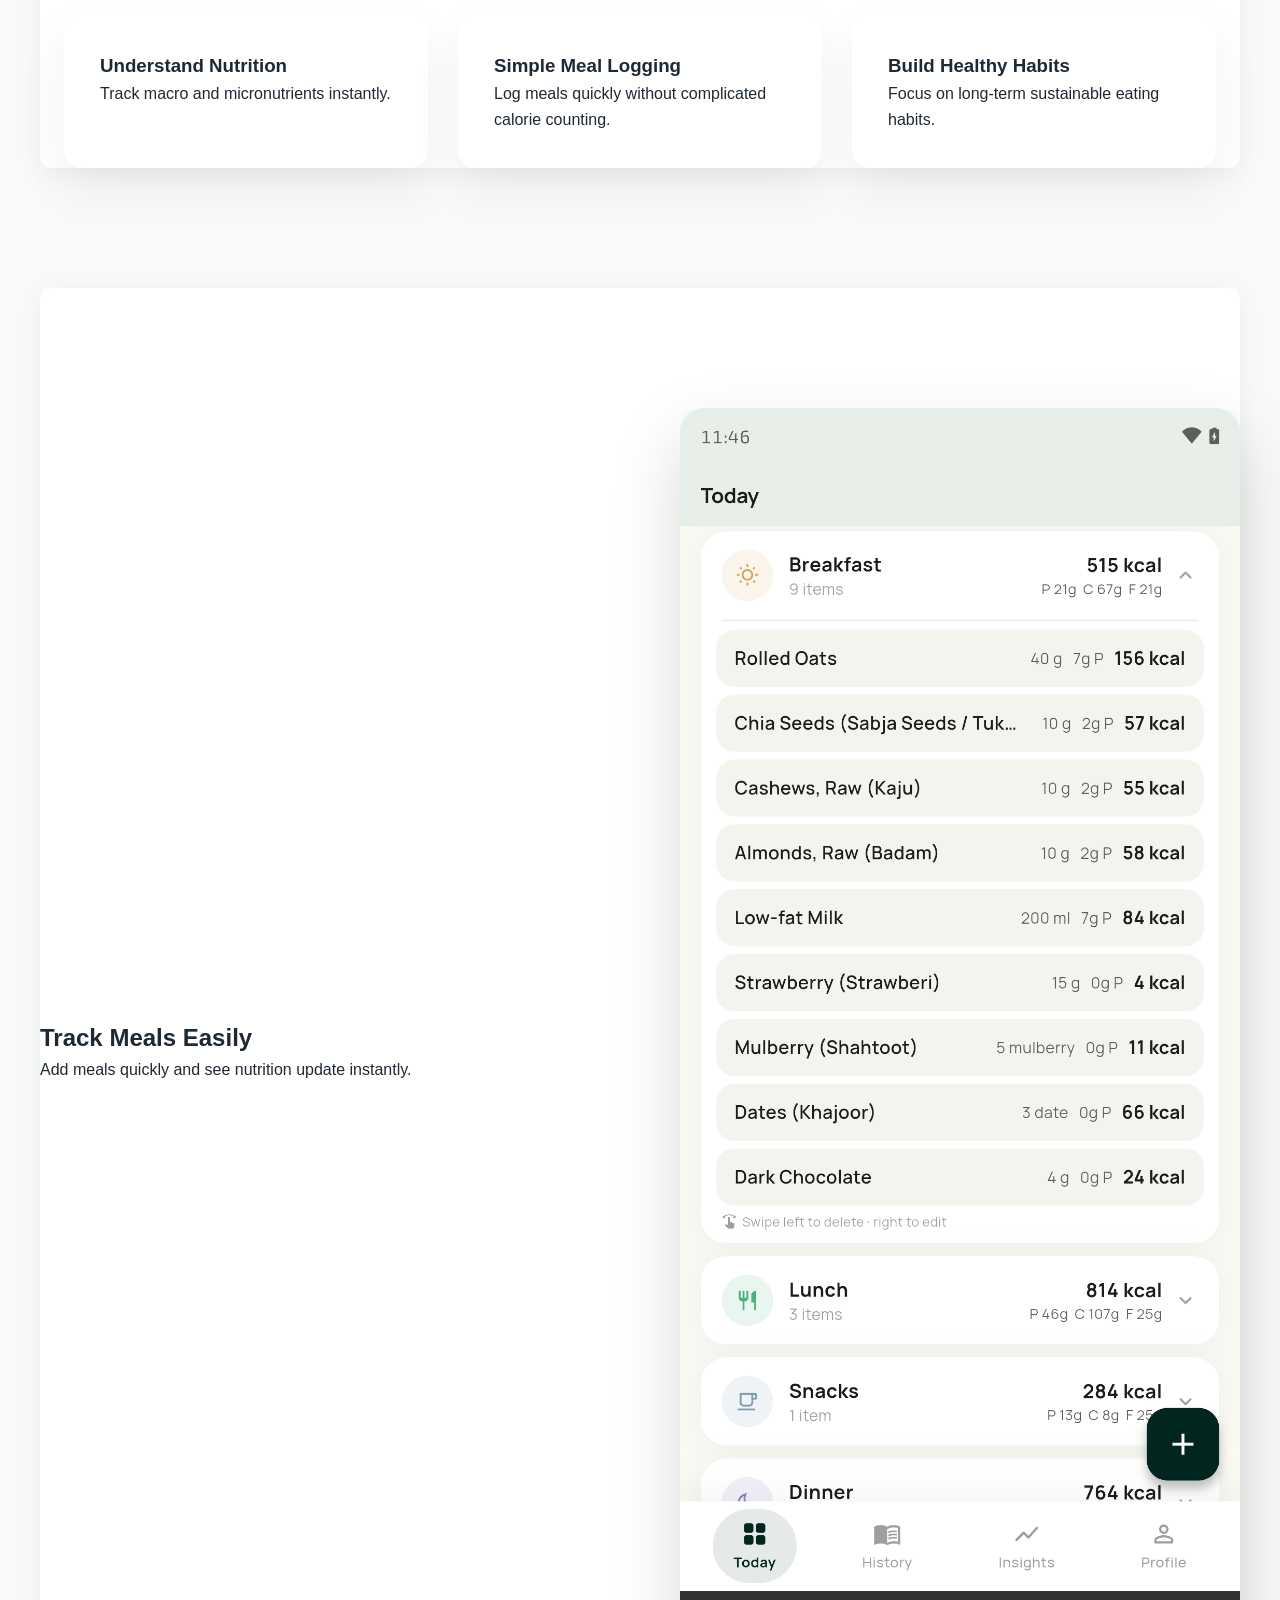
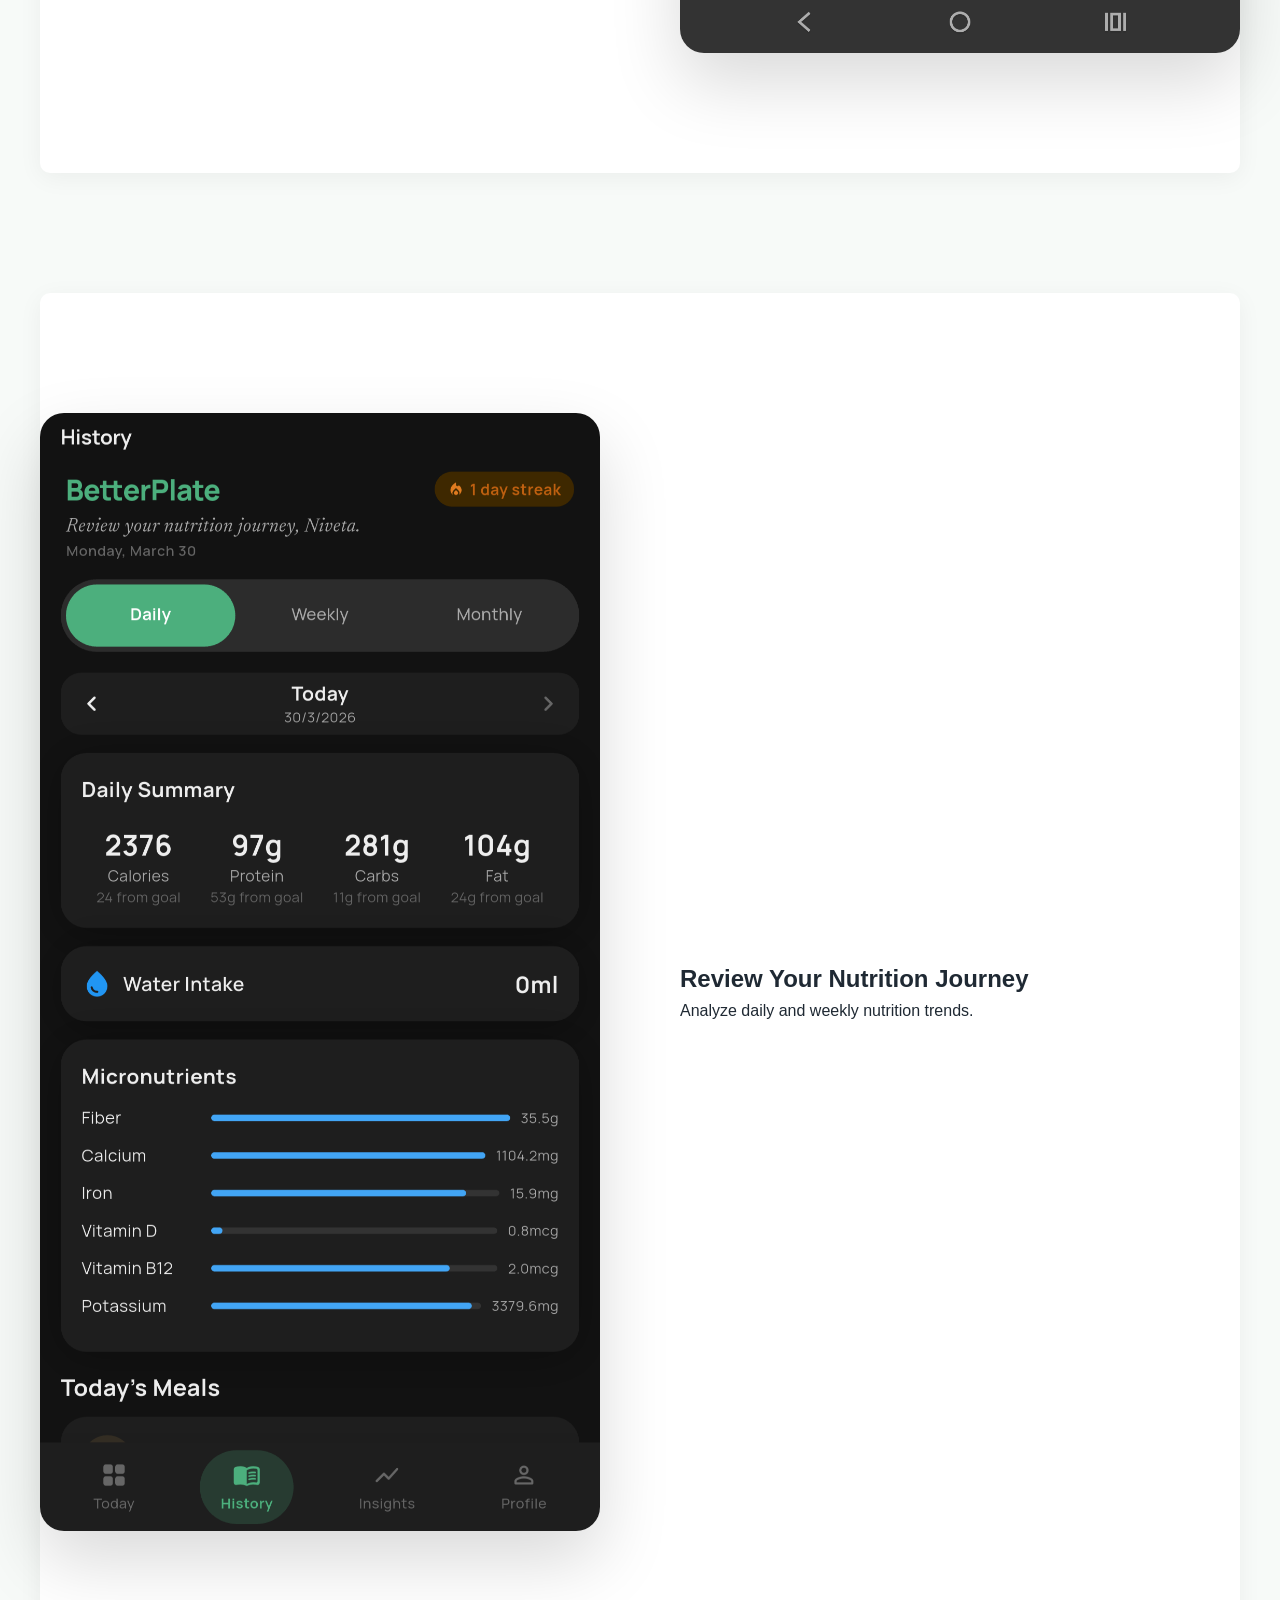
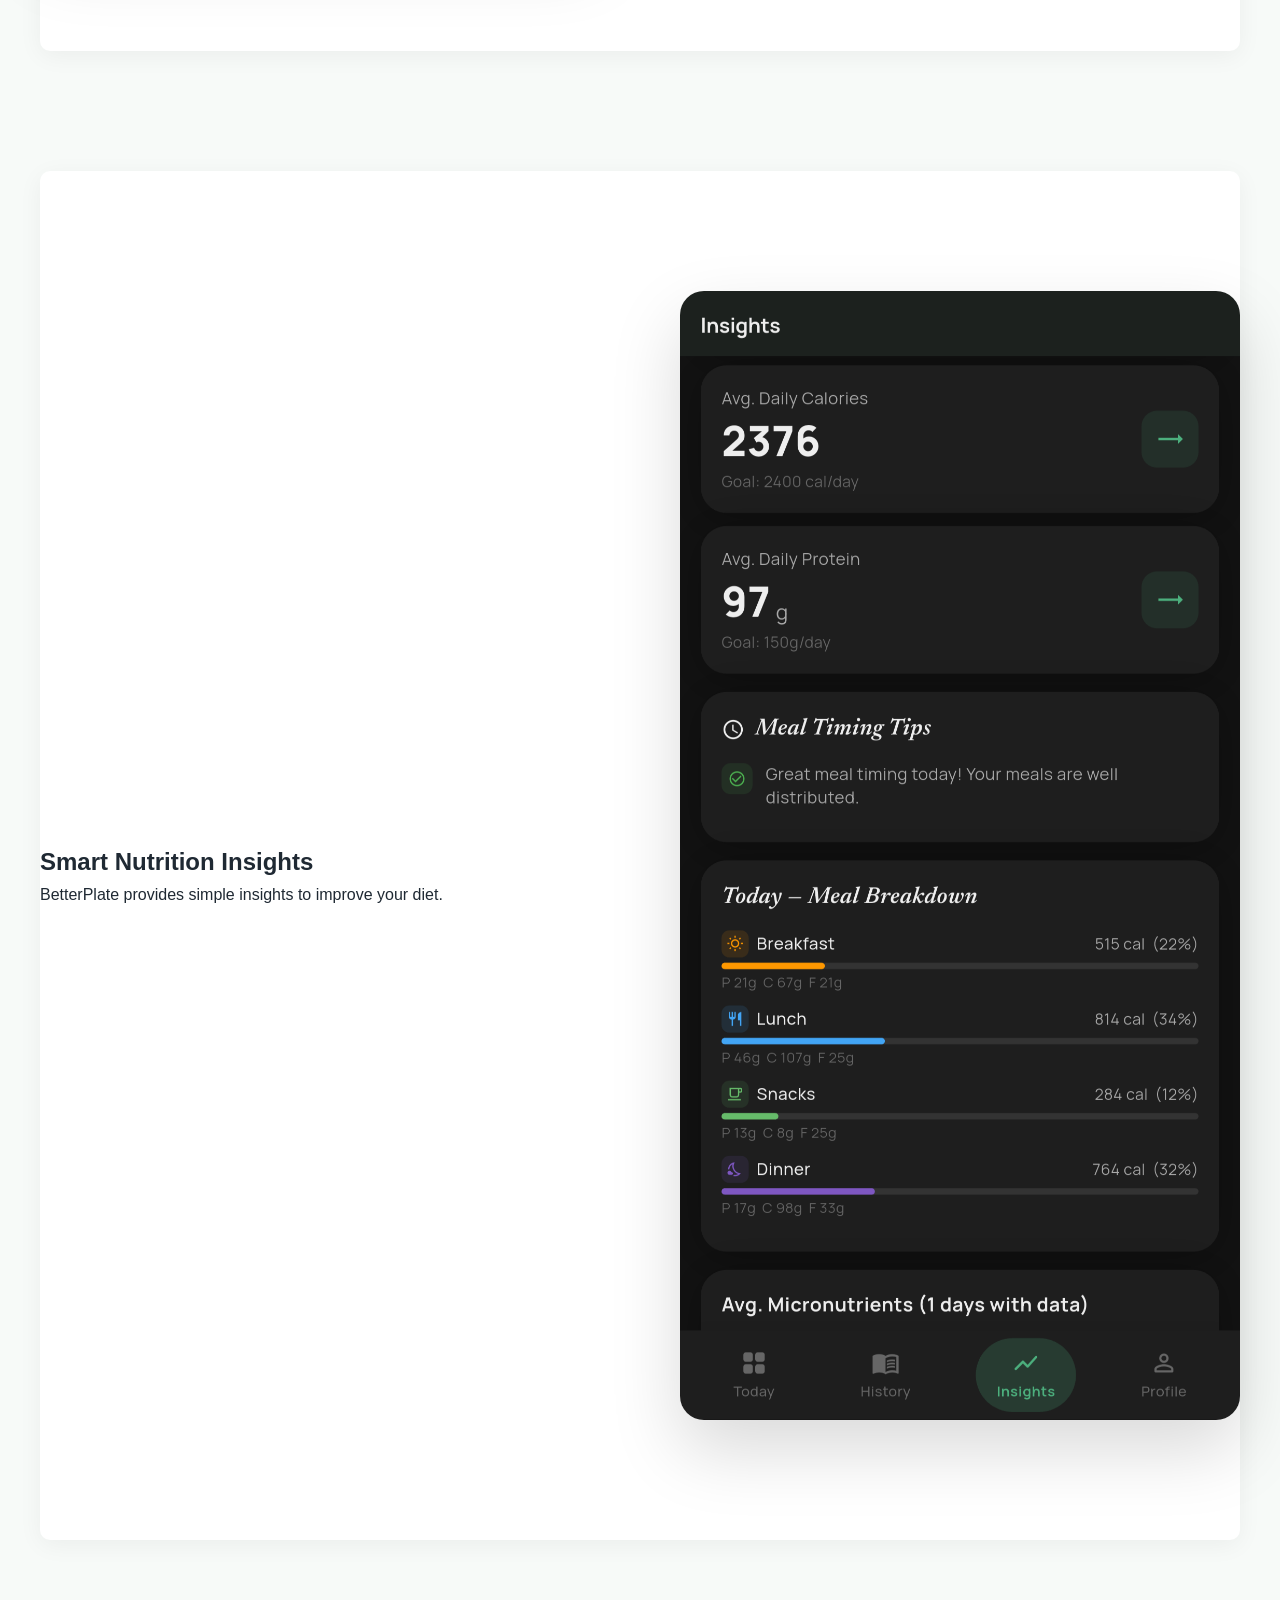
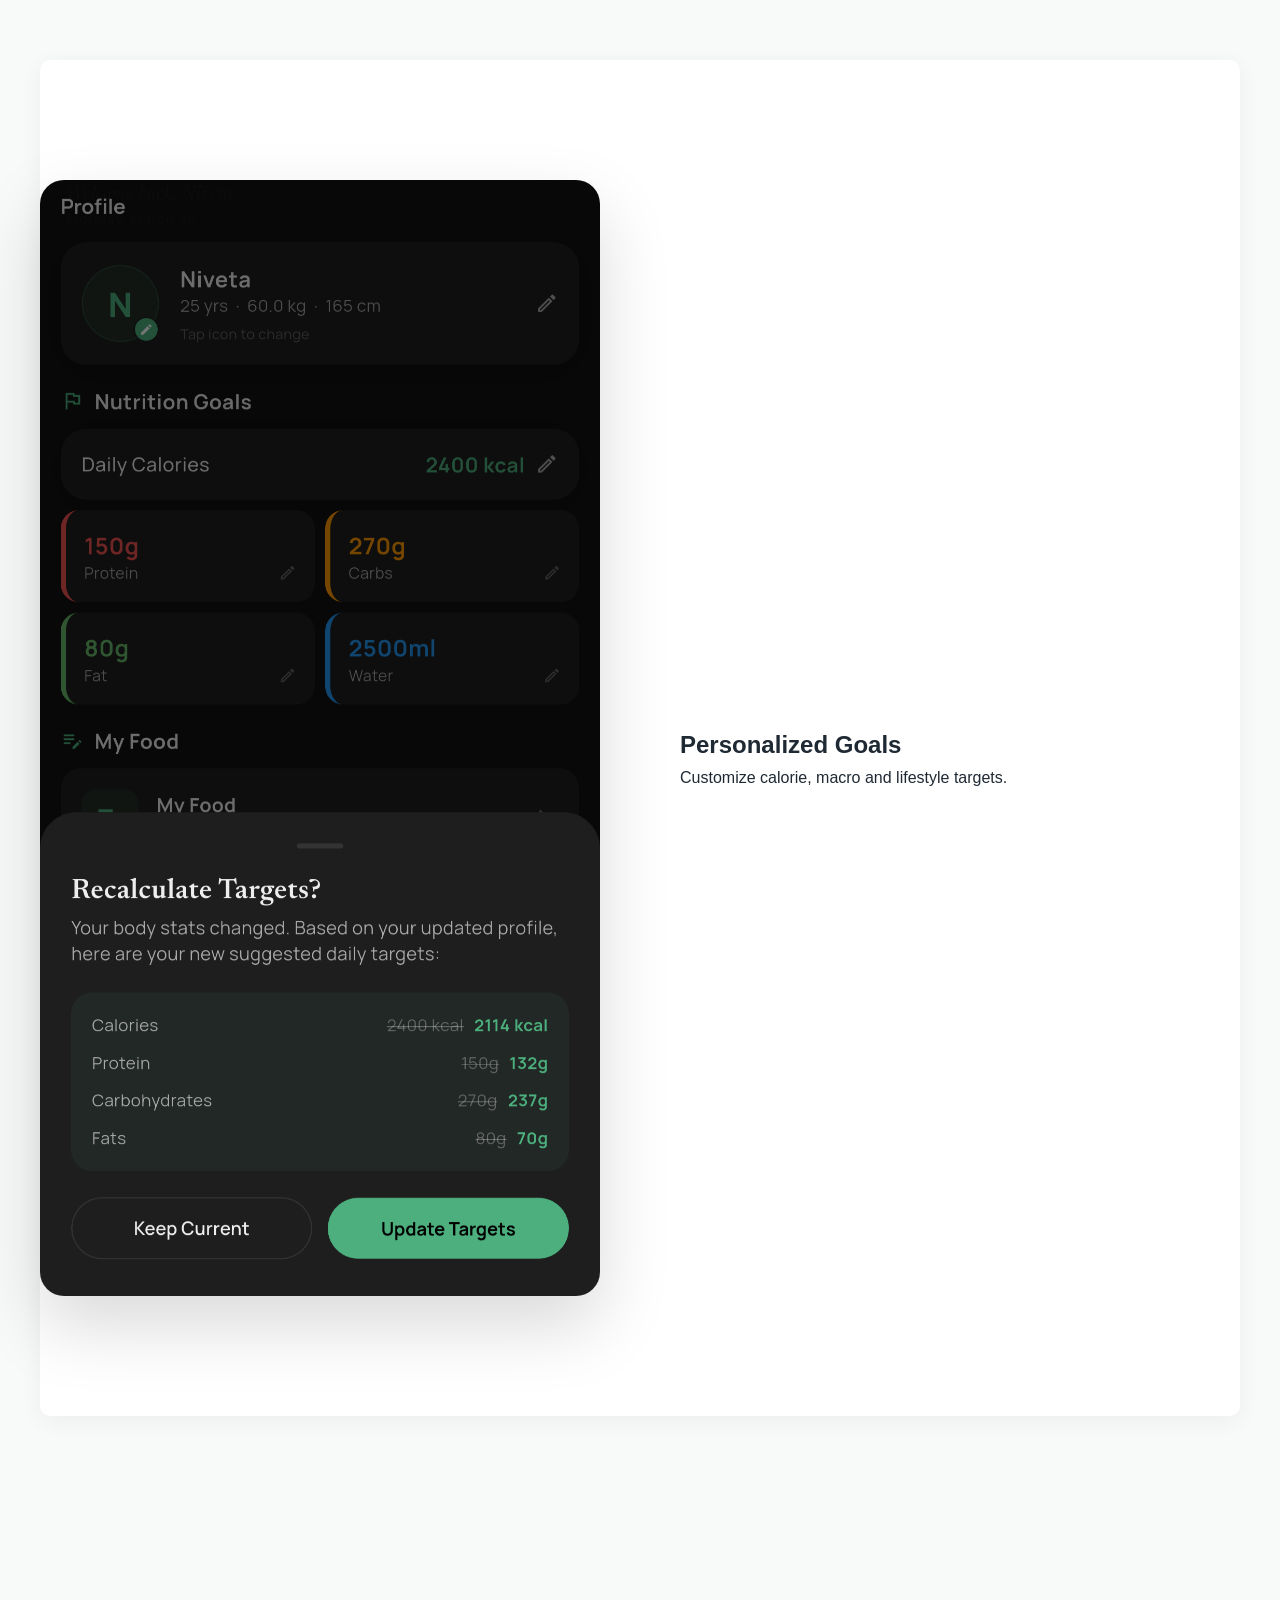
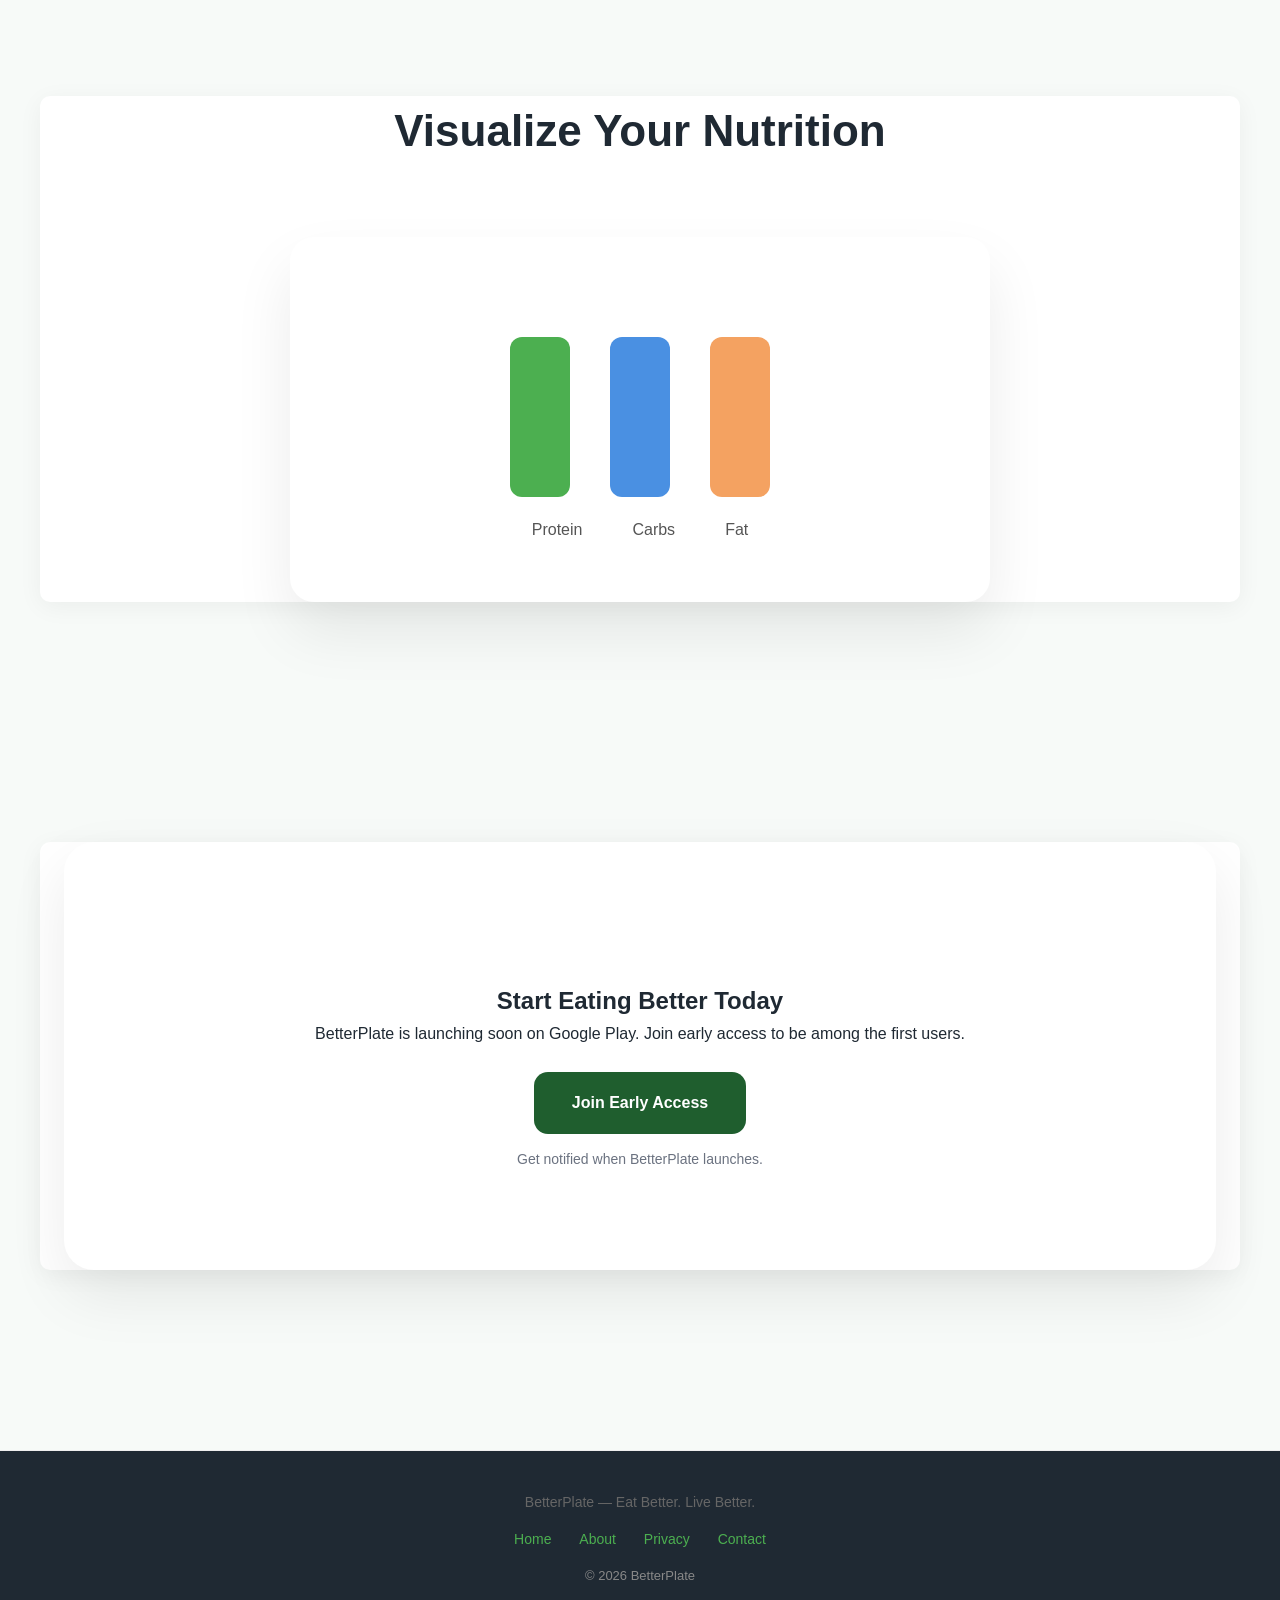
==== commit 6262401d: "Update index.html" ====
--- a/index.html
+++ b/index.html
@@ -4,7 +4,7 @@
 <head>
 
 <title>BetterPlate – Eat Better Without Counting Calories</title>
-
+<meta name="viewport" content="width=device-width, initial-scale=1.0">
 <meta name="description" content="BetterPlate helps you build healthy eating habits without counting calories. Simple, visual, and sustainable nutrition tracking.">
 
 <meta name="keywords" content="nutrition tracker, no calorie counting, healthy eating app, BetterPlate, food tracking app, eat healthy without dieting">
@@ -319,7 +319,14 @@
 }
 
 </style>
-
+<!-- Google tag (gtag.js) -->
+<script async src="https://www.googletagmanager.com/gtag/js?id=G-MM6MNYY0TF"></script>
+<script>
+  window.dataLayer = window.dataLayer || [];
+  function gtag(){dataLayer.push(arguments);}
+  gtag('js', new Date());
+  gtag('config', 'G-MM6MNYY0TF');
+</script>
 </head>
 
 
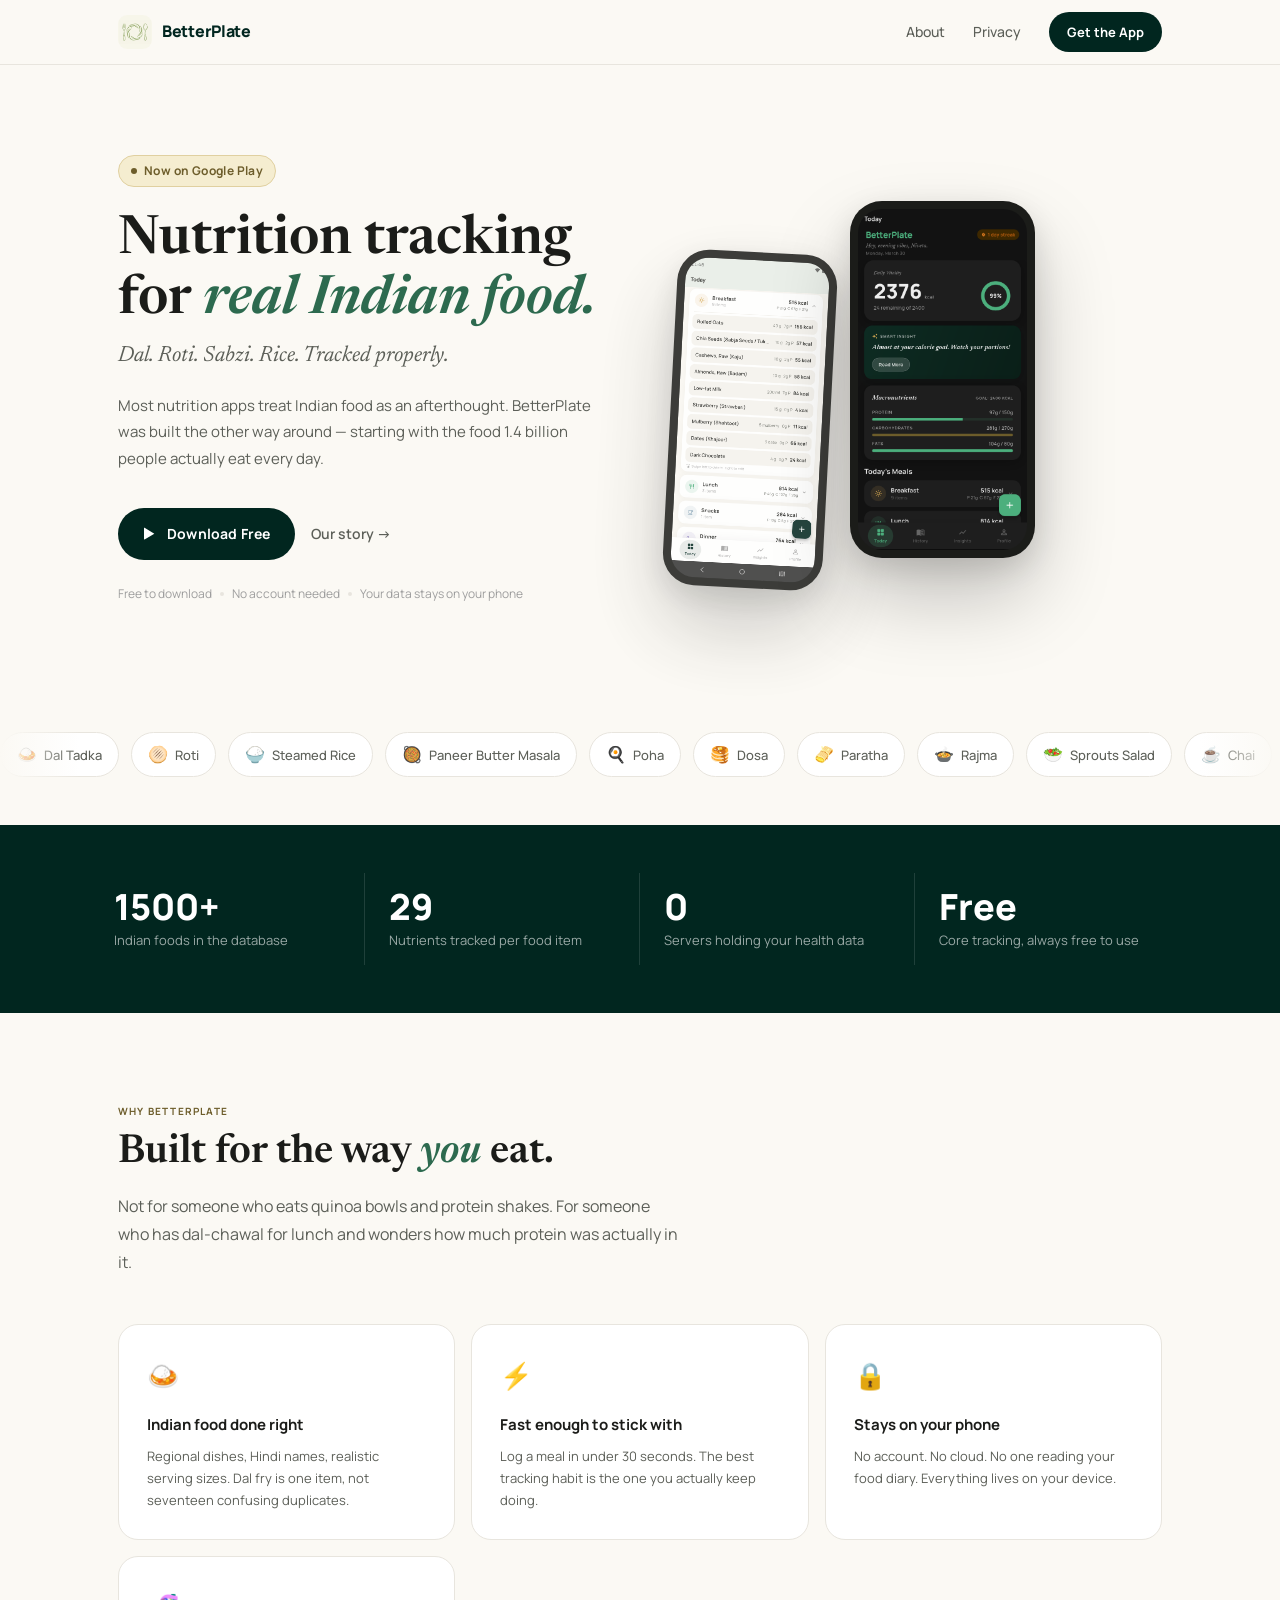
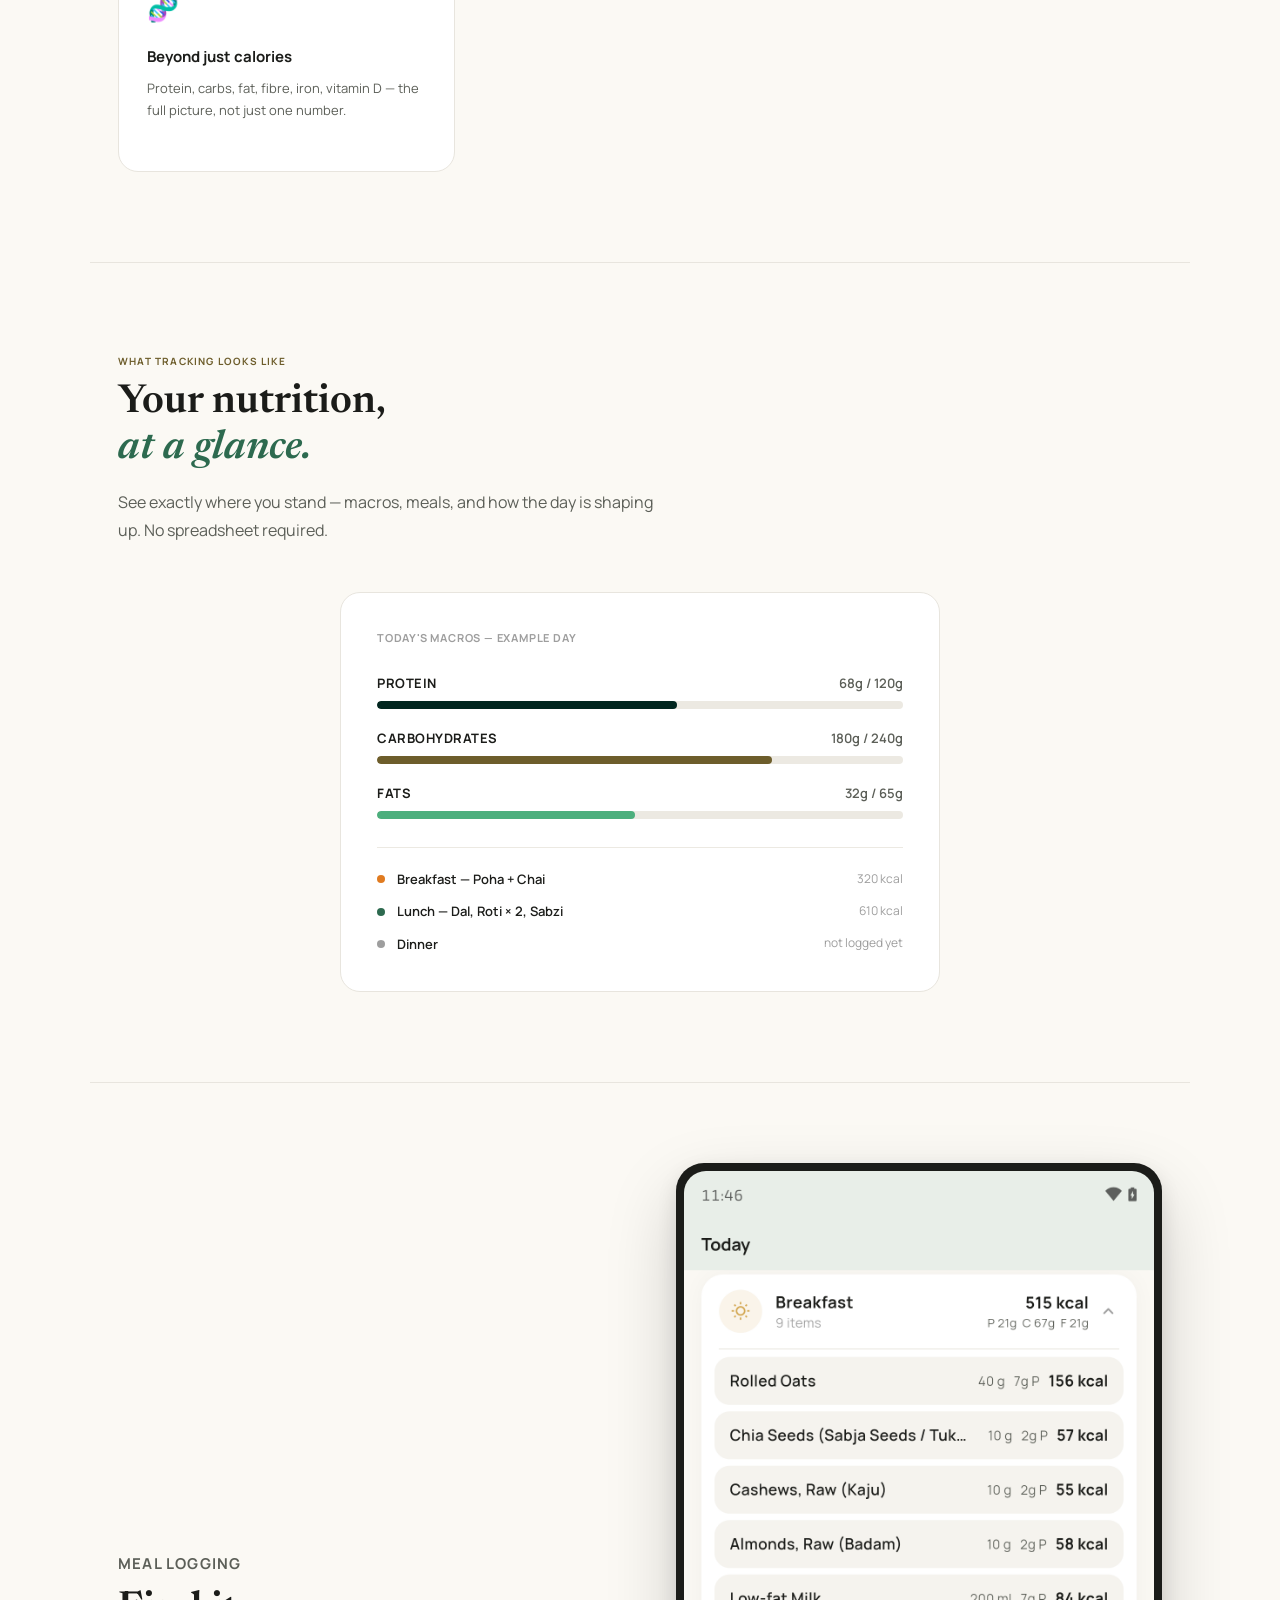
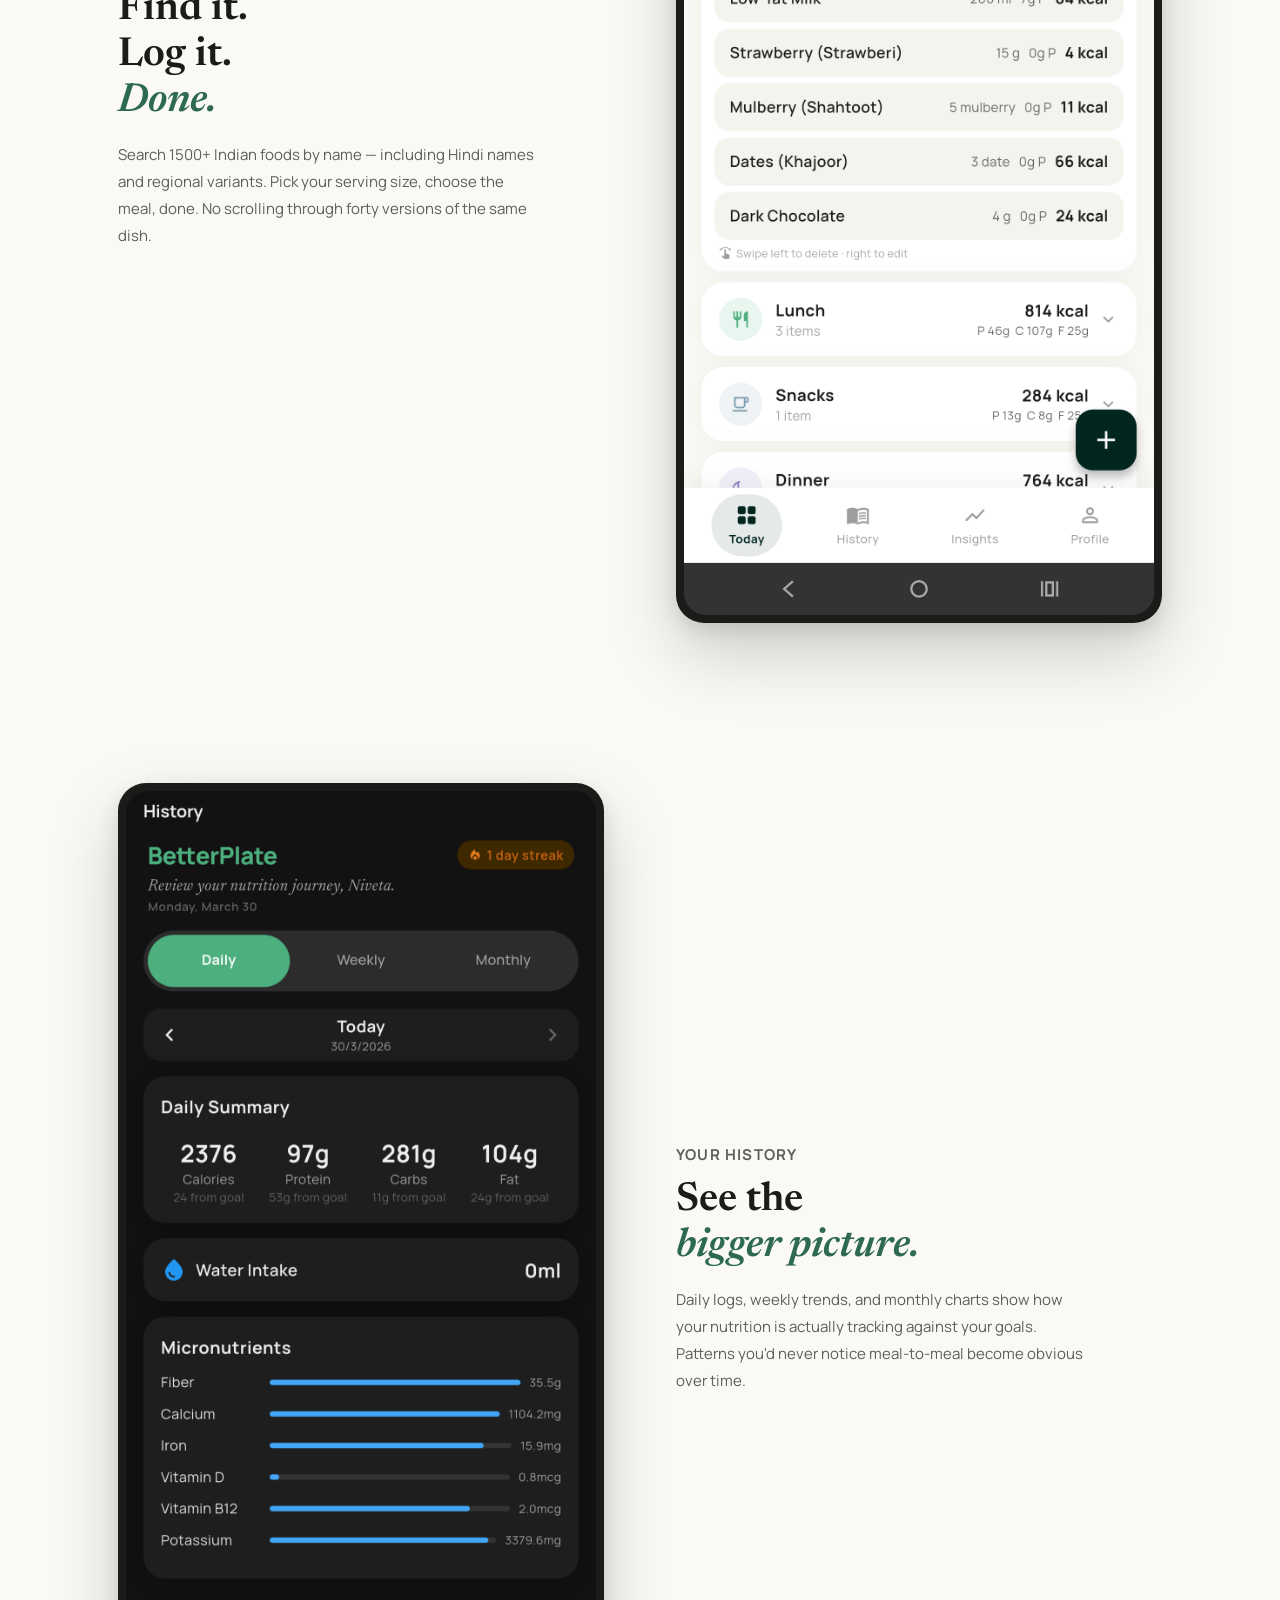
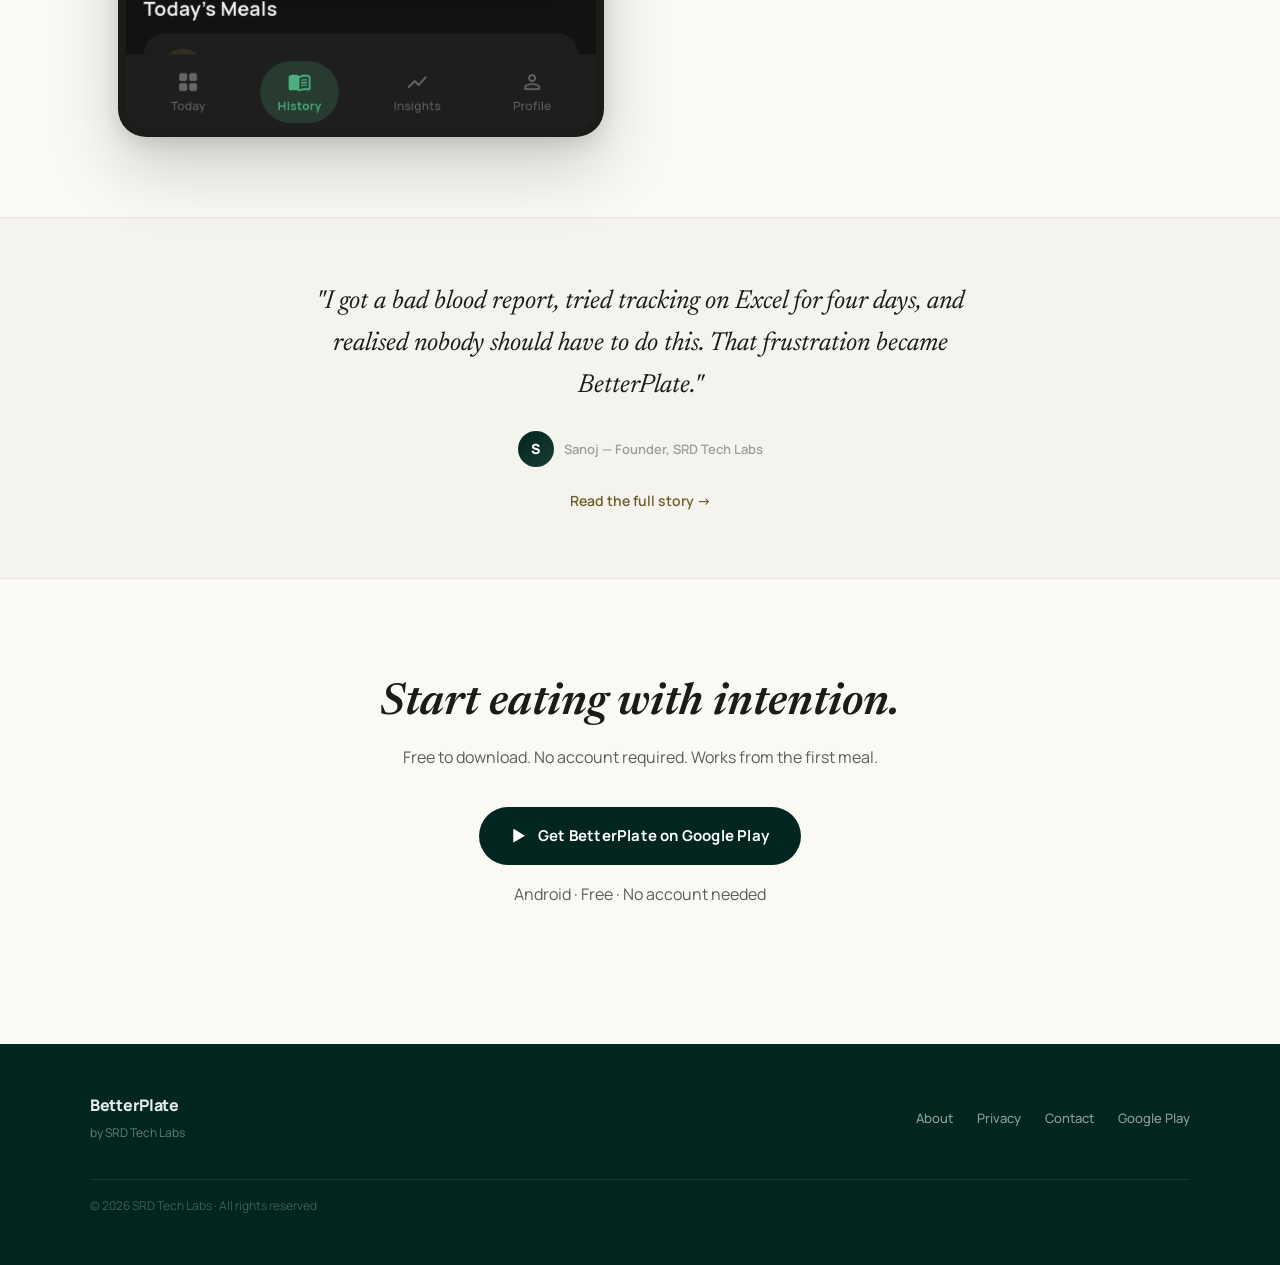
==== commit 71c5dcf7: "Update index.html" ====
--- a/index.html
+++ b/index.html
@@ -1,571 +1,1167 @@
 <!DOCTYPE html>
 <html lang="en">
-
 <head>
-
-<title>BetterPlate – Eat Better Without Counting Calories</title>
-<meta name="viewport" content="width=device-width, initial-scale=1.0">
-<meta name="description" content="BetterPlate helps you build healthy eating habits without counting calories. Simple, visual, and sustainable nutrition tracking.">
-
-<meta name="keywords" content="nutrition tracker, no calorie counting, healthy eating app, BetterPlate, food tracking app, eat healthy without dieting">
-
-<meta name="author" content="BetterPlate">
-
-<!-- Open Graph (for WhatsApp, LinkedIn, etc.) -->
-<meta property="og:title" content="BetterPlate – Eat Better Without Counting Calories">
-<meta property="og:description" content="No calorie counting. Just better eating. Build sustainable nutrition habits with BetterPlate.">
-<meta property="og:image" content="https://betterplate.net/icon.png">
-<meta property="og:url" content="https://betterplate.net/">
-<meta property="og:type" content="website">
-
-<!-- Twitter -->
-<meta name="twitter:card" content="summary_large_image">
-<meta name="twitter:title" content="BetterPlate – Eat Better Without Counting Calories">
-<meta name="twitter:description" content="No calorie counting. Just better eating.">
-<meta name="twitter:image" content="https://betterplate.net/icon.png">
-
-<!-- Canonical -->
-<link rel="canonical" href="https://betterplate.net/">
-  
-<meta charset="UTF-8">
-<meta name="viewport" content="width=device-width, initial-scale=1.0">
-
-<title>BetterPlate — Eat Better Without Counting Calories</title>
-<link rel="stylesheet" href="/style.css">
-<link rel="icon" type="image/png" href="icon.png">
-
-<style>
-
-*{
-margin:0;
-padding:0;
-box-sizing:border-box;
-}
-
-body{
-font-family:-apple-system,BlinkMacSystemFont,"Segoe UI",Roboto,Helvetica,Arial;
-background:#F7FAF8;
-color:#1F2933;
-line-height:1.6;
-overflow-x:hidden;
-}
-
-/* container */
-
-.container{
-max-width:1200px;
-margin:auto;
-padding:0 24px;
-}
-
-/* navbar */
-
-header{
-position:sticky;
-top:0;
-background:white;
-border-bottom:1px solid #eee;
-z-index:100;
-}
-
-.nav{
-display:flex;
-justify-content:space-between;
-align-items:center;
-padding:22px 0;
-}
-
-.logo{
-display:flex;
-align-items:center;
-gap:14px;
-font-weight:700;
-font-size:22px;
-letter-spacing:-0.3px;
-color:#1f3d2b;
-}
-
-.logo img{
-width:44px;
-height:44px;
-border-radius:10px;
-box-shadow:0 6px 14px rgba(0,0,0,0.15);
-}
-
-.nav a{
-margin-left:26px;
-text-decoration:none;
-color:#334155;
-font-size:15px;
-}
-
-/* hero */
-
-.hero{
-padding:150px 0 120px;
-text-align:center;
-
-background:
-radial-gradient(circle at 20% 20%, #DCEFE4 0%, transparent 40%),
-radial-gradient(circle at 80% 30%, #E5F5EC 0%, transparent 40%),
-#F7FAF8;
-}
-
-.hero h1{
-font-size:64px;
-line-height:1.05;
-letter-spacing:-1px;
-margin-bottom:24px;
-}
-
-.hero p{
-font-size:22px;
-max-width:650px;
-margin:auto;
-color:#475569;
-}
-
-.button{
-background:#1F5E2E;
-color:white;
-padding:18px 38px;
-border-radius:14px;
-font-weight:600;
-font-size:16px;
-text-decoration:none;
-display:inline-block;
-transition:all .25s ease;
-}
-
-.button:hover{
-transform:translateY(-2px);
-box-shadow:0 10px 25px rgba(0,0,0,0.15);
-}
-
-/* phone mockups */
-
-.hero-phones{
-margin-top:90px;
-display:flex;
-justify-content:center;
-gap:40px;
-flex-wrap:wrap;
-}
-
-.phone{
-width:270px;
-border-radius:36px;
-background:black;
-padding:10px;
-box-shadow:
-0 60px 120px rgba(0,0,0,0.25),
-0 20px 40px rgba(0,0,0,0.15);
-transition:all .4s ease;
-}
-
-.phone img{
-width:100%;
-border-radius:26px;
-display:block;
-}
-
-.phone:hover{
-transform:translateY(-15px) scale(1.03);
-}
-
-/* sections */
-
-.section{
-padding:120px 0;
-}
-
-.section-title{
-font-size:44px;
-text-align:center;
-margin-bottom:70px;
-}
-
-/* features grid */
-
-.features{
-display:grid;
-grid-template-columns:repeat(auto-fit,minmax(260px,1fr));
-gap:30px;
-}
-
-.feature{
-background:white;
-padding:36px;
-border-radius:18px;
-box-shadow:0 20px 50px rgba(0,0,0,0.06);
-transition:transform .3s;
-}
-
-.feature:hover{
-transform:translateY(-8px);
-}
-
-/* split layout */
-
-.split{
-display:grid;
-grid-template-columns:1fr 1fr;
-gap:80px;
-align-items:center;
-margin-bottom:120px;
-}
-
-.split img{
-width:100%;
-border-radius:24px;
-box-shadow:0 30px 70px rgba(0,0,0,0.15);
-}
-
-/* chart section */
-
-.chart-card{
-background:white;
-padding:60px;
-border-radius:24px;
-box-shadow:0 30px 60px rgba(0,0,0,0.08);
-max-width:700px;
-margin:auto;
-text-align:center;
-}
-
-.chart{
-display:flex;
-align-items:flex-end;
-justify-content:center;
-gap:40px;
-height:200px;
-margin-bottom:20px;
-}
-
-.bar{
-width:60px;
-border-radius:12px;
-animation:grow 2s ease forwards;
-}
-
-.protein{
-background:#4CAF50;
-height:0;
-animation-delay:.2s;
-}
-
-.carbs{
-background:#4A90E2;
-height:0;
-animation-delay:.4s;
-}
-
-.fat{
-background:#F4A261;
-height:0;
-animation-delay:.6s;
-}
-
-.labels{
-display:flex;
-justify-content:center;
-gap:50px;
-color:#555;
-}
-
-@keyframes grow{
-to{
-height:160px;
-}
-}
-
-/* CTA */
-
-.cta-section{
-text-align:center;
-background:white;
-padding:100px 60px;
-border-radius:30px;
-box-shadow:0 25px 60px rgba(0,0,0,0.08);
-}
-
-/* footer */
-
-footer{
-margin-top:120px;
-padding:60px;
-background:#1F2933;
-color:#D1D5DB;
-text-align:center;
-}
-
-footer a{
-color:#D1D5DB;
-margin:0 12px;
-text-decoration:none;
-}
-
-/* scroll animations */
-
-.fade{
-opacity:0;
-transform:translateY(40px);
-transition:all .8s ease;
-}
-
-.fade.visible{
-opacity:1;
-transform:translateY(0);
-}
-
-</style>
-<!-- Google tag (gtag.js) -->
-<script async src="https://www.googletagmanager.com/gtag/js?id=G-MM6MNYY0TF"></script>
-<script>
-  window.dataLayer = window.dataLayer || [];
-  function gtag(){dataLayer.push(arguments);}
-  gtag('js', new Date());
-  gtag('config', 'G-MM6MNYY0TF');
-</script>
+  <meta charset="UTF-8">
+  <meta name="viewport" content="width=device-width, initial-scale=1.0">
+  <title>BetterPlate – Nutrition Tracking for Real Indian Food</title>
+  <meta name="description" content="BetterPlate is a nutrition tracker built for real Indian meals. Dal, roti, sabzi, rice — 1500+ Indian foods tracked properly. Free on Google Play.">
+  <meta name="keywords" content="Indian nutrition tracker, calorie counter India, dal roti nutrition, Indian food tracker app, BetterPlate">
+  <meta name="author" content="SRD Tech Labs">
+  <meta name="robots" content="index, follow">
+  <link rel="canonical" href="https://betterplate.net/">
+
+  <!-- Open Graph -->
+  <meta property="og:title" content="BetterPlate – Nutrition Tracking for Real Indian Food">
+  <meta property="og:description" content="Dal, roti, sabzi, rice — tracked properly. 1500+ Indian foods. Free on Google Play.">
+  <meta property="og:image" content="https://betterplate.net/icon.png">
+  <meta property="og:url" content="https://betterplate.net/">
+  <meta property="og:type" content="website">
+
+  <!-- Twitter -->
+  <meta name="twitter:card" content="summary_large_image">
+  <meta name="twitter:title" content="BetterPlate – Nutrition Tracking for Real Indian Food">
+  <meta name="twitter:description" content="Dal, roti, sabzi, rice — tracked properly. Free on Google Play.">
+  <meta name="twitter:image" content="https://betterplate.net/icon.png">
+
+  <link rel="icon" type="image/png" href="icon.png">
+
+  <link rel="preconnect" href="https://fonts.googleapis.com">
+  <link rel="preconnect" href="https://fonts.gstatic.com" crossorigin>
+  <link href="https://fonts.googleapis.com/css2?family=Newsreader:ital,opsz,wght@0,6..72,400;0,6..72,600;1,6..72,400;1,6..72,600&family=Manrope:wght@400;500;600;700;800&display=swap" rel="stylesheet">
+
+  <!-- Google tag -->
+  <script async src="https://www.googletagmanager.com/gtag/js?id=G-MM6MNYY0TF"></script>
+  <script>
+    window.dataLayer = window.dataLayer || [];
+    function gtag(){dataLayer.push(arguments);}
+    gtag('js', new Date());
+    gtag('config', 'G-MM6MNYY0TF');
+  </script>
+
+  <style>
+    /* ─── Tokens ──────────────────────────────────────────────── */
+    :root {
+      --surface:       #fbf9f4;
+      --surface-low:   #f5f3ee;
+      --surface-dim:   #ece9e2;
+      --primary:       #01261f;
+      --primary-mid:   #1a3c34;
+      --primary-light: #2d6a4f;
+      --secondary:     #6d5d2b;
+      --secondary-bg:  #f5edd0;
+      --on-surface:    #1b1c19;
+      --on-mid:        #5c5f58;
+      --on-light:      #9e9e9e;
+      --divider:       #e8e5de;
+      --card:          #ffffff;
+      --radius:        20px;
+      --radius-sm:     12px;
+    }
+
+    *, *::before, *::after { box-sizing: border-box; margin: 0; padding: 0; }
+    html { scroll-behavior: smooth; }
+
+    body {
+      font-family: 'Manrope', sans-serif;
+      background: var(--surface);
+      color: var(--on-surface);
+      line-height: 1.7;
+      -webkit-font-smoothing: antialiased;
+      overflow-x: hidden;
+    }
+
+    /* ─── Nav ─────────────────────────────────────────────────── */
+    .nav-wrap {
+      position: sticky;
+      top: 0;
+      z-index: 100;
+      background: rgba(251, 249, 244, 0.88);
+      backdrop-filter: blur(16px);
+      -webkit-backdrop-filter: blur(16px);
+      border-bottom: 1px solid var(--divider);
+    }
+
+    nav {
+      max-width: 1100px;
+      margin: 0 auto;
+      padding: 0 28px;
+      height: 64px;
+      display: flex;
+      align-items: center;
+      justify-content: space-between;
+    }
+
+    .nav-logo {
+      display: flex;
+      align-items: center;
+      gap: 10px;
+      text-decoration: none;
+    }
+
+    .nav-logo img {
+      width: 34px;
+      height: 34px;
+      border-radius: 9px;
+      object-fit: cover;
+    }
+
+    .nav-logo-name {
+      font-family: 'Manrope', sans-serif;
+      font-weight: 800;
+      font-size: 16px;
+      color: var(--primary);
+      letter-spacing: -0.3px;
+    }
+
+    .nav-links {
+      display: flex;
+      align-items: center;
+      gap: 28px;
+    }
+
+    .nav-links a {
+      font-size: 14px;
+      font-weight: 500;
+      color: var(--on-mid);
+      text-decoration: none;
+      transition: color 0.15s;
+    }
+
+    .nav-links a:hover { color: var(--primary); }
+
+    .nav-cta {
+      background: var(--primary) !important;
+      color: #fff !important;
+      padding: 9px 18px !important;
+      border-radius: 100px !important;
+      font-weight: 700 !important;
+      font-size: 13px !important;
+      transition: background 0.2s, transform 0.15s !important;
+    }
+
+    .nav-cta:hover {
+      background: var(--primary-mid) !important;
+      transform: translateY(-1px) !important;
+    }
+
+    @media (max-width: 600px) {
+      .nav-links { gap: 16px; }
+      .nav-cta { display: none; }
+    }
+
+    /* ─── Hero ────────────────────────────────────────────────── */
+    .hero {
+      max-width: 1100px;
+      margin: 0 auto;
+      padding: 90px 28px 80px;
+      display: grid;
+      grid-template-columns: 1fr 1fr;
+      gap: 60px;
+      align-items: center;
+    }
+
+    @media (max-width: 800px) {
+      .hero {
+        grid-template-columns: 1fr;
+        padding: 60px 24px 50px;
+        text-align: center;
+      }
+      .hero-phones { justify-content: center; }
+    }
+
+    .hero-text { max-width: 480px; }
+
+    .hero-eyebrow {
+      display: inline-flex;
+      align-items: center;
+      gap: 7px;
+      background: var(--secondary-bg);
+      border: 1px solid #e0d0a0;
+      border-radius: 100px;
+      padding: 5px 12px;
+      font-size: 12px;
+      font-weight: 700;
+      color: var(--secondary);
+      letter-spacing: 0.4px;
+      margin-bottom: 24px;
+    }
+
+    .hero-eyebrow-dot {
+      width: 6px;
+      height: 6px;
+      background: var(--secondary);
+      border-radius: 100px;
+      animation: pulse 2s infinite;
+    }
+
+    @keyframes pulse {
+      0%, 100% { opacity: 1; transform: scale(1); }
+      50%       { opacity: 0.5; transform: scale(0.8); }
+    }
+
+    .hero h1 {
+      font-family: 'Newsreader', Georgia, serif;
+      font-size: clamp(36px, 5vw, 54px);
+      font-weight: 600;
+      line-height: 1.1;
+      color: var(--on-surface);
+      margin-bottom: 10px;
+    }
+
+    .hero h1 em {
+      font-style: italic;
+      color: var(--primary-light);
+    }
+
+    .hero-sub {
+      font-family: 'Newsreader', Georgia, serif;
+      font-size: clamp(18px, 2.2vw, 22px);
+      font-style: italic;
+      color: var(--on-mid);
+      margin-bottom: 20px;
+      line-height: 1.5;
+    }
+
+    .hero-body {
+      font-size: 15px;
+      color: var(--on-mid);
+      margin-bottom: 36px;
+      line-height: 1.75;
+    }
+
+    .hero-actions {
+      display: flex;
+      align-items: center;
+      gap: 16px;
+      flex-wrap: wrap;
+    }
+
+    .btn-primary {
+      display: inline-flex;
+      align-items: center;
+      gap: 9px;
+      background: var(--primary);
+      color: #fff;
+      font-family: 'Manrope', sans-serif;
+      font-size: 14px;
+      font-weight: 700;
+      text-decoration: none;
+      padding: 14px 24px;
+      border-radius: 100px;
+      transition: background 0.2s, transform 0.15s, box-shadow 0.2s;
+      letter-spacing: 0.2px;
+    }
+
+    .btn-primary:hover {
+      background: var(--primary-mid);
+      transform: translateY(-2px);
+      box-shadow: 0 12px 30px rgba(1, 38, 31, 0.25);
+    }
+
+    .btn-primary svg {
+      width: 16px; height: 16px; fill: currentColor; flex-shrink: 0;
+    }
+
+    .btn-ghost {
+      font-size: 14px;
+      font-weight: 600;
+      color: var(--on-mid);
+      text-decoration: none;
+      display: flex;
+      align-items: center;
+      gap: 5px;
+      transition: color 0.15s;
+    }
+
+    .btn-ghost:hover { color: var(--primary); }
+
+    .hero-trust {
+      margin-top: 24px;
+      display: flex;
+      align-items: center;
+      gap: 8px;
+      font-size: 12px;
+      color: var(--on-light);
+    }
+
+    .hero-trust-dot {
+      width: 4px; height: 4px;
+      background: var(--divider);
+      border-radius: 100px;
+    }
+
+    /* ─── Phone mockups ───────────────────────────────────────── */
+    .hero-phones {
+      display: flex;
+      gap: 20px;
+      align-items: flex-end;
+      position: relative;
+    }
+
+    .phone-wrap {
+      border-radius: 32px;
+      background: var(--on-surface);
+      padding: 8px;
+      box-shadow:
+        0 40px 80px rgba(0,0,0,0.22),
+        0 10px 30px rgba(0,0,0,0.12);
+      transition: transform 0.4s ease;
+    }
+
+    .phone-wrap:hover { transform: translateY(-8px); }
+
+    .phone-wrap.phone-main {
+      width: 185px;
+      transform: translateY(0);
+      z-index: 2;
+    }
+
+    .phone-wrap.phone-back {
+      width: 160px;
+      transform: translateY(30px) rotate(3deg);
+      opacity: 0.85;
+      z-index: 1;
+    }
+
+    .phone-wrap.phone-back:hover {
+      transform: translateY(20px) rotate(3deg);
+    }
+
+    .phone-wrap img {
+      width: 100%;
+      border-radius: 24px;
+      display: block;
+    }
+
+    /* ─── Section base ────────────────────────────────────────── */
+    .section {
+      max-width: 1100px;
+      margin: 0 auto;
+      padding: 90px 28px;
+    }
+
+    .section + .section {
+      padding-top: 0;
+    }
+
+    .section-divider {
+      max-width: 1100px;
+      margin: 0 auto;
+      border: none;
+      border-top: 1px solid var(--divider);
+    }
+
+    .eyebrow {
+      font-size: 10px;
+      font-weight: 700;
+      letter-spacing: 1.2px;
+      text-transform: uppercase;
+      color: var(--secondary);
+      margin-bottom: 10px;
+    }
+
+    .section-h2 {
+      font-family: 'Newsreader', Georgia, serif;
+      font-size: clamp(28px, 4vw, 40px);
+      font-weight: 600;
+      color: var(--on-surface);
+      line-height: 1.15;
+      margin-bottom: 16px;
+    }
+
+    .section-h2 em { font-style: italic; color: var(--primary-light); }
+
+    .section-lead {
+      font-size: 16px;
+      color: var(--on-mid);
+      max-width: 560px;
+      line-height: 1.75;
+      margin-bottom: 48px;
+    }
+
+    /* ─── Why BetterPlate — feature cards ────────────────────── */
+    .features-grid {
+      display: grid;
+      grid-template-columns: repeat(3, 1fr);
+      gap: 16px;
+    }
+
+    @media (max-width: 700px) {
+      .features-grid { grid-template-columns: 1fr; }
+    }
+
+    .feat-card {
+      background: var(--card);
+      border: 1px solid var(--divider);
+      border-radius: var(--radius);
+      padding: 28px;
+      transition: border-color 0.2s, box-shadow 0.2s, transform 0.2s;
+    }
+
+    .feat-card:hover {
+      border-color: #c4ddd5;
+      box-shadow: 0 8px 32px rgba(1,38,31,0.08);
+      transform: translateY(-3px);
+    }
+
+    .feat-icon {
+      font-size: 26px;
+      margin-bottom: 14px;
+      display: block;
+    }
+
+    .feat-card h3 {
+      font-size: 15px;
+      font-weight: 700;
+      color: var(--on-surface);
+      margin-bottom: 8px;
+    }
+
+    .feat-card p {
+      font-size: 13px;
+      color: var(--on-mid);
+      line-height: 1.7;
+    }
+
+    /* ─── Food ticker ─────────────────────────────────────────── */
+    .food-ticker-wrap {
+      overflow: hidden;
+      margin: 48px 0;
+      position: relative;
+    }
+
+    .food-ticker-wrap::before,
+    .food-ticker-wrap::after {
+      content: '';
+      position: absolute;
+      top: 0; bottom: 0;
+      width: 80px;
+      z-index: 2;
+      pointer-events: none;
+    }
+
+    .food-ticker-wrap::before {
+      left: 0;
+      background: linear-gradient(to right, var(--surface), transparent);
+    }
+
+    .food-ticker-wrap::after {
+      right: 0;
+      background: linear-gradient(to left, var(--surface), transparent);
+    }
+
+    .food-ticker {
+      display: flex;
+      gap: 12px;
+      animation: ticker 30s linear infinite;
+      width: max-content;
+    }
+
+    .food-ticker:hover { animation-play-state: paused; }
+
+    @keyframes ticker {
+      from { transform: translateX(0); }
+      to   { transform: translateX(-50%); }
+    }
+
+    .food-pill {
+      display: inline-flex;
+      align-items: center;
+      gap: 7px;
+      background: var(--card);
+      border: 1px solid var(--divider);
+      border-radius: 100px;
+      padding: 8px 16px;
+      white-space: nowrap;
+      font-size: 13px;
+      font-weight: 500;
+      color: var(--on-mid);
+      flex-shrink: 0;
+    }
+
+    .food-pill span { font-size: 16px; }
+
+    /* ─── Split sections ──────────────────────────────────────── */
+    .split {
+      display: grid;
+      grid-template-columns: 1fr 1fr;
+      gap: 72px;
+      align-items: center;
+      padding: 80px 28px;
+      max-width: 1100px;
+      margin: 0 auto;
+    }
+
+    .split.reverse { direction: rtl; }
+    .split.reverse > * { direction: ltr; }
+
+    @media (max-width: 760px) {
+      .split, .split.reverse {
+        grid-template-columns: 1fr;
+        direction: ltr;
+        padding: 50px 24px;
+        gap: 36px;
+      }
+    }
+
+    .split-text p {
+      font-size: 15px;
+      color: var(--on-mid);
+      line-height: 1.8;
+      margin-top: 14px;
+      max-width: 420px;
+    }
+
+    .split-img {
+      border-radius: 28px;
+      background: var(--on-surface);
+      padding: 8px;
+      box-shadow:
+        0 30px 70px rgba(0,0,0,0.18),
+        0 8px 20px rgba(0,0,0,0.1);
+    }
+
+    .split-img img {
+      width: 100%;
+      border-radius: 22px;
+      display: block;
+    }
+
+    /* ─── Stats bar ───────────────────────────────────────────── */
+    .stats-bar {
+      background: var(--primary);
+      padding: 48px 28px;
+    }
+
+    .stats-inner {
+      max-width: 1100px;
+      margin: 0 auto;
+      display: grid;
+      grid-template-columns: repeat(4, 1fr);
+      gap: 0;
+    }
+
+    @media (max-width: 600px) {
+      .stats-inner { grid-template-columns: 1fr 1fr; }
+    }
+
+    .stat-item {
+      padding: 16px 24px;
+      border-right: 1px solid rgba(255,255,255,0.12);
+    }
+
+    .stat-item:last-child { border-right: none; }
+
+    .stat-num {
+      font-family: 'Manrope', sans-serif;
+      font-size: 36px;
+      font-weight: 800;
+      color: #fff;
+      line-height: 1;
+      margin-bottom: 6px;
+    }
+
+    .stat-desc {
+      font-size: 13px;
+      color: rgba(255,255,255,0.6);
+      line-height: 1.4;
+    }
+
+    /* ─── Nutrition visual ────────────────────────────────────── */
+    .nutrition-visual {
+      background: var(--card);
+      border: 1px solid var(--divider);
+      border-radius: var(--radius);
+      padding: 36px;
+      max-width: 600px;
+      margin: 0 auto;
+    }
+
+    .nv-label {
+      font-size: 11px;
+      font-weight: 700;
+      letter-spacing: 0.8px;
+      text-transform: uppercase;
+      color: var(--on-light);
+      margin-bottom: 24px;
+    }
+
+    .nv-macro {
+      margin-bottom: 18px;
+    }
+
+    .nv-macro-head {
+      display: flex;
+      justify-content: space-between;
+      align-items: baseline;
+      margin-bottom: 7px;
+    }
+
+    .nv-macro-name {
+      font-size: 13px;
+      font-weight: 700;
+      color: var(--on-surface);
+      text-transform: uppercase;
+      letter-spacing: 0.5px;
+    }
+
+    .nv-macro-val {
+      font-size: 13px;
+      font-weight: 600;
+      color: var(--on-mid);
+    }
+
+    .nv-bar-track {
+      height: 8px;
+      background: var(--surface-dim);
+      border-radius: 100px;
+      overflow: hidden;
+    }
+
+    .nv-bar-fill {
+      height: 100%;
+      border-radius: 100px;
+      transform-origin: left;
+      animation: barGrow 1.4s cubic-bezier(0.16, 1, 0.3, 1) both;
+    }
+
+    .nv-bar-fill:nth-child(1) { animation-delay: 0.2s; }
+
+    @keyframes barGrow {
+      from { transform: scaleX(0); }
+      to   { transform: scaleX(1); }
+    }
+
+    .nv-meals {
+      margin-top: 28px;
+      border-top: 1px solid var(--surface-dim);
+      padding-top: 20px;
+      display: flex;
+      flex-direction: column;
+      gap: 10px;
+    }
+
+    .nv-meal-row {
+      display: flex;
+      align-items: center;
+      gap: 12px;
+    }
+
+    .nv-meal-dot {
+      width: 8px; height: 8px;
+      border-radius: 100px;
+      flex-shrink: 0;
+    }
+
+    .nv-meal-name {
+      font-size: 13px;
+      font-weight: 600;
+      color: var(--on-surface);
+      flex: 1;
+    }
+
+    .nv-meal-cal {
+      font-size: 12px;
+      color: var(--on-light);
+    }
+
+    /* ─── Founder strip ───────────────────────────────────────── */
+    .founder-strip {
+      background: var(--surface-low);
+      border-top: 1px solid var(--divider);
+      border-bottom: 1px solid var(--divider);
+      padding: 64px 28px;
+    }
+
+    .founder-strip-inner {
+      max-width: 680px;
+      margin: 0 auto;
+      text-align: center;
+    }
+
+    .founder-strip blockquote {
+      font-family: 'Newsreader', Georgia, serif;
+      font-size: clamp(19px, 2.8vw, 26px);
+      font-style: italic;
+      color: var(--on-surface);
+      line-height: 1.6;
+      margin-bottom: 24px;
+    }
+
+    .founder-strip cite {
+      font-style: normal;
+      font-size: 13px;
+      font-weight: 600;
+      color: var(--on-light);
+      display: flex;
+      align-items: center;
+      justify-content: center;
+      gap: 10px;
+    }
+
+    .founder-avatar {
+      width: 36px; height: 36px;
+      background: linear-gradient(135deg, var(--primary), var(--primary-mid));
+      border-radius: 100px;
+      display: inline-flex;
+      align-items: center;
+      justify-content: center;
+      font-weight: 800;
+      font-size: 14px;
+      color: #fff;
+    }
+
+    /* ─── CTA ─────────────────────────────────────────────────── */
+    .cta-section {
+      padding: 100px 28px;
+      text-align: center;
+    }
+
+    .cta-inner {
+      max-width: 600px;
+      margin: 0 auto;
+    }
+
+    .cta-section h2 {
+      font-family: 'Newsreader', Georgia, serif;
+      font-size: clamp(30px, 4.5vw, 44px);
+      font-weight: 600;
+      font-style: italic;
+      color: var(--on-surface);
+      line-height: 1.15;
+      margin-bottom: 14px;
+    }
+
+    .cta-section p {
+      font-size: 16px;
+      color: var(--on-mid);
+      margin-bottom: 36px;
+    }
+
+    .cta-note {
+      margin-top: 16px;
+      font-size: 12px;
+      color: var(--on-light);
+    }
+
+    /* ─── Footer ──────────────────────────────────────────────── */
+    footer {
+      background: var(--primary);
+      padding: 48px 28px;
+    }
+
+    .footer-inner {
+      max-width: 1100px;
+      margin: 0 auto;
+      display: flex;
+      flex-wrap: wrap;
+      justify-content: space-between;
+      align-items: center;
+      gap: 20px;
+    }
+
+    .footer-brand {
+      font-family: 'Manrope', sans-serif;
+      font-weight: 800;
+      font-size: 16px;
+      color: rgba(255,255,255,0.9);
+      letter-spacing: -0.3px;
+    }
+
+    .footer-tagline {
+      font-size: 12px;
+      color: rgba(255,255,255,0.4);
+      margin-top: 4px;
+    }
+
+    .footer-links {
+      display: flex;
+      gap: 24px;
+      flex-wrap: wrap;
+    }
+
+    .footer-links a {
+      font-size: 13px;
+      font-weight: 500;
+      color: rgba(255,255,255,0.55);
+      text-decoration: none;
+      transition: color 0.15s;
+    }
+
+    .footer-links a:hover { color: rgba(255,255,255,0.9); }
+
+    .footer-copy {
+      width: 100%;
+      font-size: 12px;
+      color: rgba(255,255,255,0.25);
+      margin-top: 16px;
+      padding-top: 16px;
+      border-top: 1px solid rgba(255,255,255,0.08);
+    }
+
+    /* ─── Scroll fade-in ──────────────────────────────────────── */
+    .fade-up {
+      opacity: 0;
+      transform: translateY(28px);
+      transition: opacity 0.7s ease, transform 0.7s ease;
+    }
+
+    .fade-up.visible {
+      opacity: 1;
+      transform: translateY(0);
+    }
+
+    /* stagger children */
+    .stagger > * {
+      opacity: 0;
+      transform: translateY(20px);
+      transition: opacity 0.55s ease, transform 0.55s ease;
+    }
+
+    .stagger.visible > *:nth-child(1) { opacity:1; transform:none; transition-delay:0s; }
+    .stagger.visible > *:nth-child(2) { opacity:1; transform:none; transition-delay:0.1s; }
+    .stagger.visible > *:nth-child(3) { opacity:1; transform:none; transition-delay:0.2s; }
+    .stagger.visible > *:nth-child(4) { opacity:1; transform:none; transition-delay:0.3s; }
+  </style>
 </head>
-
-
 <body>
 
-
-<header>
-
-<div class="container nav">
-
-<div class="logo">
-<img src="icon.png">
-BetterPlate
-</div>
-
-<div>
-<a href="/">Home</a>
-<a href="/about">About</a>
-<a href="/privacy">Privacy</a>
-<a href="/contact">Contact</a>
-</div>
-
-</div>
-
-</header>
-
-
-
-<section class="hero">
-
-<div class="container">
-
-<h1>Eat Better Without<br>Counting Calories</h1>
-
-<p>
-BetterPlate helps you understand your nutrition balance
-and build healthier eating habits.
-</p>
-
-<a class="button">Coming Soon on Google Play</a>
-
-<div class="hero-phones">
-
-<div class="phone">
-<img src="app-home.png">
-</div>
-
-<div class="phone">
-<img src="app-addmeal.png">
-</div>
-
-</div>
-
-</div>
-
-</section>
-
-
-
-<section class="section">
-
-<div class="container">
-
-<h2 class="section-title fade">Why BetterPlate?</h2>
-
-<div class="features">
-
-<div class="feature fade">
-<h3>Understand Nutrition</h3>
-<p>Track macro and micronutrients instantly.</p>
-</div>
-
-<div class="feature fade">
-<h3>Simple Meal Logging</h3>
-<p>Log meals quickly without complicated calorie counting.</p>
-</div>
-
-<div class="feature fade">
-<h3>Build Healthy Habits</h3>
-<p>Focus on long-term sustainable eating habits.</p>
-</div>
-
-</div>
-
-</div>
-
-</section>
-
-
-
-<section class="section container split fade">
-
-<div>
-<h2>Track Meals Easily</h2>
-<p>Add meals quickly and see nutrition update instantly.</p>
-</div>
-
-<img src="app-addmeal.png">
-
-</section>
-
-
-
-<section class="section container split fade">
-
-<img src="app-history.png">
-
-<div>
-<h2>Review Your Nutrition Journey</h2>
-<p>Analyze daily and weekly nutrition trends.</p>
-</div>
-
-</section>
-
-
-
-<section class="section container split fade">
-
-<div>
-<h2>Smart Nutrition Insights</h2>
-<p>BetterPlate provides simple insights to improve your diet.</p>
-</div>
-
-<img src="app-insights.png">
-
-</section>
-
-
-
-<section class="section container split fade">
-
-<img src="app-profile.png">
-
-<div>
-<h2>Personalized Goals</h2>
-<p>Customize calorie, macro and lifestyle targets.</p>
-</div>
-
-</section>
-
-
-
-<section class="section">
-
-<div class="container">
-
-<h2 class="section-title">Visualize Your Nutrition</h2>
-
-<div class="chart-card">
-
-<div class="chart">
-
-<div class="bar protein"></div>
-<div class="bar carbs"></div>
-<div class="bar fat"></div>
-
-</div>
-
-<div class="labels">
-<span>Protein</span>
-<span>Carbs</span>
-<span>Fat</span>
-</div>
-
-</div>
-
-</div>
-
-</section>
-
-
-
-<section class="section">
-
-<div class="container">
-
-<div class="cta-section fade">
-
-<h2>Start Eating Better Today</h2>
-
-<p>
-BetterPlate is launching soon on Google Play.
-Join early access to be among the first users.
-</p>
-
-<br>
-
-<a class="button" 
-href="https://forms.gle/h38rr28BApdcXzqZ8"
-target="_blank">
-Join Early Access
-</a>
-<p style="margin-top:14px;color:#6b7280;font-size:14px;">
-Get notified when BetterPlate launches.
-</p>
-
-</div>
-
-</div>
-
-</section>
-
-
-
-<footer class="site-footer">
-
-<p class="footer-tagline">BetterPlate — Eat Better. Live Better.</p>
-
-<nav class="footer-links">
-<a href="/">Home</a>
-<a href="/about/">About</a>
-<a href="/privacy/">Privacy</a>
-<a href="/contact/">Contact</a>
-</nav>
-
-<p class="footer-copy">© 2026 BetterPlate</p>
-
-</footer>
-
-
-
-<script>
-
-const elements=document.querySelectorAll(".fade");
-
-const observer=new IntersectionObserver(entries=>{
-entries.forEach(entry=>{
-if(entry.isIntersecting){
-entry.target.classList.add("visible");
-}
-});
-});
-
-elements.forEach(el=>{
-observer.observe(el);
-});
-
-</script>
+  <!-- ── Nav ──────────────────────────────────────────────────── -->
+  <div class="nav-wrap">
+    <nav>
+      <a href="/" class="nav-logo">
+        <img src="icon.png" alt="BetterPlate">
+        <span class="nav-logo-name">BetterPlate</span>
+      </a>
+      <div class="nav-links">
+        <a href="/about/">About</a>
+        <a href="/privacy/">Privacy</a>
+        <a href="https://play.google.com/store/apps/details?id=com.srdtechlabs.betterplate"
+           target="_blank" rel="noopener" class="nav-cta">
+          Get the App
+        </a>
+      </div>
+    </nav>
+  </div>
+
+  <!-- ── Hero ─────────────────────────────────────────────────── -->
+  <section>
+    <div class="hero">
+      <div class="hero-text">
+        <div class="hero-eyebrow">
+          <span class="hero-eyebrow-dot"></span>
+          Now on Google Play
+        </div>
+        <h1>Nutrition tracking<br>for <em>real Indian food.</em></h1>
+        <p class="hero-sub">Dal. Roti. Sabzi. Rice. Tracked properly.</p>
+        <p class="hero-body">
+          Most nutrition apps treat Indian food as an afterthought.
+          BetterPlate was built the other way around — starting with
+          the food 1.4 billion people actually eat every day.
+        </p>
+        <div class="hero-actions">
+          <a href="https://play.google.com/store/apps/details?id=com.srdtechlabs.betterplate"
+             target="_blank" rel="noopener" class="btn-primary">
+            <svg viewBox="0 0 24 24"><path d="M3 20.5v-17c0-.83 1-.92 1.5-.5l14 8.5-14 8.5c-.5.42-1.5.33-1.5-.5z"/></svg>
+            Download Free
+          </a>
+          <a href="/about/" class="btn-ghost">
+            Our story →
+          </a>
+        </div>
+        <div class="hero-trust">
+          <span>Free to download</span>
+          <span class="hero-trust-dot"></span>
+          <span>No account needed</span>
+          <span class="hero-trust-dot"></span>
+          <span>Your data stays on your phone</span>
+        </div>
+      </div>
+
+      <div class="hero-phones">
+        <div class="phone-wrap phone-back">
+          <img src="app-addmeal.png" alt="Add meal screen">
+        </div>
+        <div class="phone-wrap phone-main">
+          <img src="app-home.png" alt="Home screen">
+        </div>
+      </div>
+    </div>
+  </section>
+
+  <!-- ── Food ticker ───────────────────────────────────────────── -->
+  <div class="food-ticker-wrap">
+    <div class="food-ticker">
+      <!-- First set -->
+      <div class="food-pill"><span>🍛</span> Dal Tadka</div>
+      <div class="food-pill"><span>🫓</span> Roti</div>
+      <div class="food-pill"><span>🍚</span> Steamed Rice</div>
+      <div class="food-pill"><span>🥘</span> Paneer Butter Masala</div>
+      <div class="food-pill"><span>🍳</span> Poha</div>
+      <div class="food-pill"><span>🥞</span> Dosa</div>
+      <div class="food-pill"><span>🫔</span> Paratha</div>
+      <div class="food-pill"><span>🍲</span> Rajma</div>
+      <div class="food-pill"><span>🥗</span> Sprouts Salad</div>
+      <div class="food-pill"><span>☕</span> Chai</div>
+      <div class="food-pill"><span>🍱</span> Idli Sambar</div>
+      <div class="food-pill"><span>🧆</span> Chole Bhature</div>
+      <div class="food-pill"><span>🍜</span> Biryani</div>
+      <div class="food-pill"><span>🥣</span> Upma</div>
+      <div class="food-pill"><span>🫙</span> Curd Rice</div>
+      <div class="food-pill"><span>🥬</span> Palak Paneer</div>
+      <div class="food-pill"><span>🍢</span> Kadhi</div>
+      <div class="food-pill"><span>🫘</span> Moong Dal</div>
+      <!-- Duplicate for seamless loop -->
+      <div class="food-pill"><span>🍛</span> Dal Tadka</div>
+      <div class="food-pill"><span>🫓</span> Roti</div>
+      <div class="food-pill"><span>🍚</span> Steamed Rice</div>
+      <div class="food-pill"><span>🥘</span> Paneer Butter Masala</div>
+      <div class="food-pill"><span>🍳</span> Poha</div>
+      <div class="food-pill"><span>🥞</span> Dosa</div>
+      <div class="food-pill"><span>🫔</span> Paratha</div>
+      <div class="food-pill"><span>🍲</span> Rajma</div>
+      <div class="food-pill"><span>🥗</span> Sprouts Salad</div>
+      <div class="food-pill"><span>☕</span> Chai</div>
+      <div class="food-pill"><span>🍱</span> Idli Sambar</div>
+      <div class="food-pill"><span>🧆</span> Chole Bhature</div>
+      <div class="food-pill"><span>🍜</span> Biryani</div>
+      <div class="food-pill"><span>🥣</span> Upma</div>
+      <div class="food-pill"><span>🫙</span> Curd Rice</div>
+      <div class="food-pill"><span>🥬</span> Palak Paneer</div>
+      <div class="food-pill"><span>🍢</span> Kadhi</div>
+      <div class="food-pill"><span>🫘</span> Moong Dal</div>
+    </div>
+  </div>
+
+  <!-- ── Stats bar ─────────────────────────────────────────────── -->
+  <div class="stats-bar">
+    <div class="stats-inner stagger">
+      <div class="stat-item">
+        <p class="stat-num">1500+</p>
+        <p class="stat-desc">Indian foods in the database</p>
+      </div>
+      <div class="stat-item">
+        <p class="stat-num">29</p>
+        <p class="stat-desc">Nutrients tracked per food item</p>
+      </div>
+      <div class="stat-item">
+        <p class="stat-num">0</p>
+        <p class="stat-desc">Servers holding your health data</p>
+      </div>
+      <div class="stat-item">
+        <p class="stat-num">Free</p>
+        <p class="stat-desc">Core tracking, always free to use</p>
+      </div>
+    </div>
+  </div>
+
+  <!-- ── Why BetterPlate ───────────────────────────────────────── -->
+  <section class="section fade-up">
+    <p class="eyebrow">Why BetterPlate</p>
+    <h2 class="section-h2">Built for the way <em>you</em> eat.</h2>
+    <p class="section-lead">
+      Not for someone who eats quinoa bowls and protein shakes. For someone
+      who has dal-chawal for lunch and wonders how much protein was actually in it.
+    </p>
+    <div class="features-grid stagger">
+      <div class="feat-card">
+        <span class="feat-icon">🍛</span>
+        <h3>Indian food done right</h3>
+        <p>Regional dishes, Hindi names, realistic serving sizes. Dal fry is one item, not seventeen confusing duplicates.</p>
+      </div>
+      <div class="feat-card">
+        <span class="feat-icon">⚡</span>
+        <h3>Fast enough to stick with</h3>
+        <p>Log a meal in under 30 seconds. The best tracking habit is the one you actually keep doing.</p>
+      </div>
+      <div class="feat-card">
+        <span class="feat-icon">🔒</span>
+        <h3>Stays on your phone</h3>
+        <p>No account. No cloud. No one reading your food diary. Everything lives on your device.</p>
+      </div>
+      <div class="feat-card">
+        <span class="feat-icon">🧬</span>
+        <h3>Beyond just calories</h3>
+        <p>Protein, carbs, fat, fibre, iron, vitamin D — the full picture, not just one number.</p>
+      </div>
+      <div class="feat-card">
+        <span class="feat-icon">🚫</span>
+        <h3>No paywall nagging</h3>
+        <p>The free version is genuinely useful. Premium is clearly marked, not hiding behind every second tap.</p>
+      </div>
+      <div class="feat-card">
+        <span class="feat-icon">📊</span>
+        <h3>Progress you can see</h3>
+        <p>Weekly trends, streaks, and insights that actually mean something for your eating patterns.</p>
+      </div>
+    </div>
+  </section>
+
+  <hr class="section-divider">
+
+  <!-- ── Nutrition visual ──────────────────────────────────────── -->
+  <section class="section fade-up">
+    <p class="eyebrow">What tracking looks like</p>
+    <h2 class="section-h2">Your nutrition,<br><em>at a glance.</em></h2>
+    <p class="section-lead">
+      See exactly where you stand — macros, meals, and how the day is shaping up.
+      No spreadsheet required.
+    </p>
+    <div class="nutrition-visual">
+      <p class="nv-label">Today's macros — example day</p>
+
+      <div class="nv-macro">
+        <div class="nv-macro-head">
+          <span class="nv-macro-name">Protein</span>
+          <span class="nv-macro-val">68g / 120g</span>
+        </div>
+        <div class="nv-bar-track">
+          <div class="nv-bar-fill" style="width:57%; background: var(--primary);"></div>
+        </div>
+      </div>
+
+      <div class="nv-macro">
+        <div class="nv-macro-head">
+          <span class="nv-macro-name">Carbohydrates</span>
+          <span class="nv-macro-val">180g / 240g</span>
+        </div>
+        <div class="nv-bar-track">
+          <div class="nv-bar-fill" style="width:75%; background: var(--secondary);"></div>
+        </div>
+      </div>
+
+      <div class="nv-macro">
+        <div class="nv-macro-head">
+          <span class="nv-macro-name">Fats</span>
+          <span class="nv-macro-val">32g / 65g</span>
+        </div>
+        <div class="nv-bar-track">
+          <div class="nv-bar-fill" style="width:49%; background: #4caf7d;"></div>
+        </div>
+      </div>
+
+      <div class="nv-meals">
+        <div class="nv-meal-row">
+          <div class="nv-meal-dot" style="background:#e07b20;"></div>
+          <span class="nv-meal-name">Breakfast — Poha + Chai</span>
+          <span class="nv-meal-cal">320 kcal</span>
+        </div>
+        <div class="nv-meal-row">
+          <div class="nv-meal-dot" style="background:var(--primary-light);"></div>
+          <span class="nv-meal-name">Lunch — Dal, Roti × 2, Sabzi</span>
+          <span class="nv-meal-cal">610 kcal</span>
+        </div>
+        <div class="nv-meal-row">
+          <div class="nv-meal-dot" style="background:var(--on-light);"></div>
+          <span class="nv-meal-name">Dinner</span>
+          <span class="nv-meal-cal">not logged yet</span>
+        </div>
+      </div>
+    </div>
+  </section>
+
+  <hr class="section-divider">
+
+  <!-- ── Split — Add meal ──────────────────────────────────────── -->
+  <div class="split fade-up">
+    <div class="split-text">
+      <p class="eyebrow">Meal logging</p>
+      <h2 class="section-h2">Find it.<br>Log it.<br><em>Done.</em></h2>
+      <p>
+        Search 1500+ Indian foods by name — including Hindi names and
+        regional variants. Pick your serving size, choose the meal, done.
+        No scrolling through forty versions of the same dish.
+      </p>
+    </div>
+    <div class="split-img">
+      <img src="app-addmeal.png" alt="Add meal screen in BetterPlate">
+    </div>
+  </div>
+
+  <!-- ── Split — History ───────────────────────────────────────── -->
+  <div class="split reverse fade-up">
+    <div class="split-text">
+      <p class="eyebrow">Your history</p>
+      <h2 class="section-h2">See the<br><em>bigger picture.</em></h2>
+      <p>
+        Daily logs, weekly trends, and monthly charts show how
+        your nutrition is actually tracking against your goals.
+        Patterns you'd never notice meal-to-meal become obvious over time.
+      </p>
+    </div>
+    <div class="split-img">
+      <img src="app-history.png" alt="History screen in BetterPlate">
+    </div>
+  </div>
+
+  <!-- ── Founder strip ─────────────────────────────────────────── -->
+  <div class="founder-strip">
+    <div class="founder-strip-inner fade-up">
+      <blockquote>
+        "I got a bad blood report, tried tracking on Excel for four days,
+        and realised nobody should have to do this. That frustration
+        became BetterPlate."
+      </blockquote>
+      <cite>
+        <span class="founder-avatar">S</span>
+        Sanoj — Founder, SRD Tech Labs
+      </cite>
+      <p style="margin-top:20px;">
+        <a href="/about/" style="font-size:14px; font-weight:600; color:var(--secondary); text-decoration:none;">
+          Read the full story →
+        </a>
+      </p>
+    </div>
+  </div>
+
+  <!-- ── CTA ───────────────────────────────────────────────────── -->
+  <section class="cta-section">
+    <div class="cta-inner fade-up">
+      <h2>Start eating with intention.</h2>
+      <p>Free to download. No account required. Works from the first meal.</p>
+      <a href="https://play.google.com/store/apps/details?id=com.srdtechlabs.betterplate"
+         target="_blank" rel="noopener" class="btn-primary" style="font-size:15px; padding:16px 32px;">
+        <svg viewBox="0 0 24 24" style="width:18px;height:18px;fill:currentColor;flex-shrink:0;">
+          <path d="M3 20.5v-17c0-.83 1-.92 1.5-.5l14 8.5-14 8.5c-.5.42-1.5.33-1.5-.5z"/>
+        </svg>
+        Get BetterPlate on Google Play
+      </a>
+      <p class="cta-note">Android · Free · No account needed</p>
+    </div>
+  </section>
+
+  <!-- ── Footer ────────────────────────────────────────────────── -->
+  <footer>
+    <div class="footer-inner">
+      <div>
+        <p class="footer-brand">BetterPlate</p>
+        <p class="footer-tagline">by SRD Tech Labs</p>
+      </div>
+      <div class="footer-links">
+        <a href="/about/">About</a>
+        <a href="/privacy/">Privacy</a>
+        <a href="mailto:srdtechlab@gmail.com">Contact</a>
+        <a href="https://play.google.com/store/apps/details?id=com.srdtechlabs.betterplate"
+           target="_blank" rel="noopener">Google Play</a>
+      </div>
+      <p class="footer-copy">© 2026 SRD Tech Labs · All rights reserved</p>
+    </div>
+  </footer>
+
+  <script>
+    const observer = new IntersectionObserver((entries) => {
+      entries.forEach(entry => {
+        if (entry.isIntersecting) {
+          entry.target.classList.add('visible');
+          observer.unobserve(entry.target);
+        }
+      });
+    }, { threshold: 0.12 });
+
+    document.querySelectorAll('.fade-up, .stagger').forEach(el => {
+      observer.observe(el);
+    });
+  </script>
 
 </body>
-
 </html>
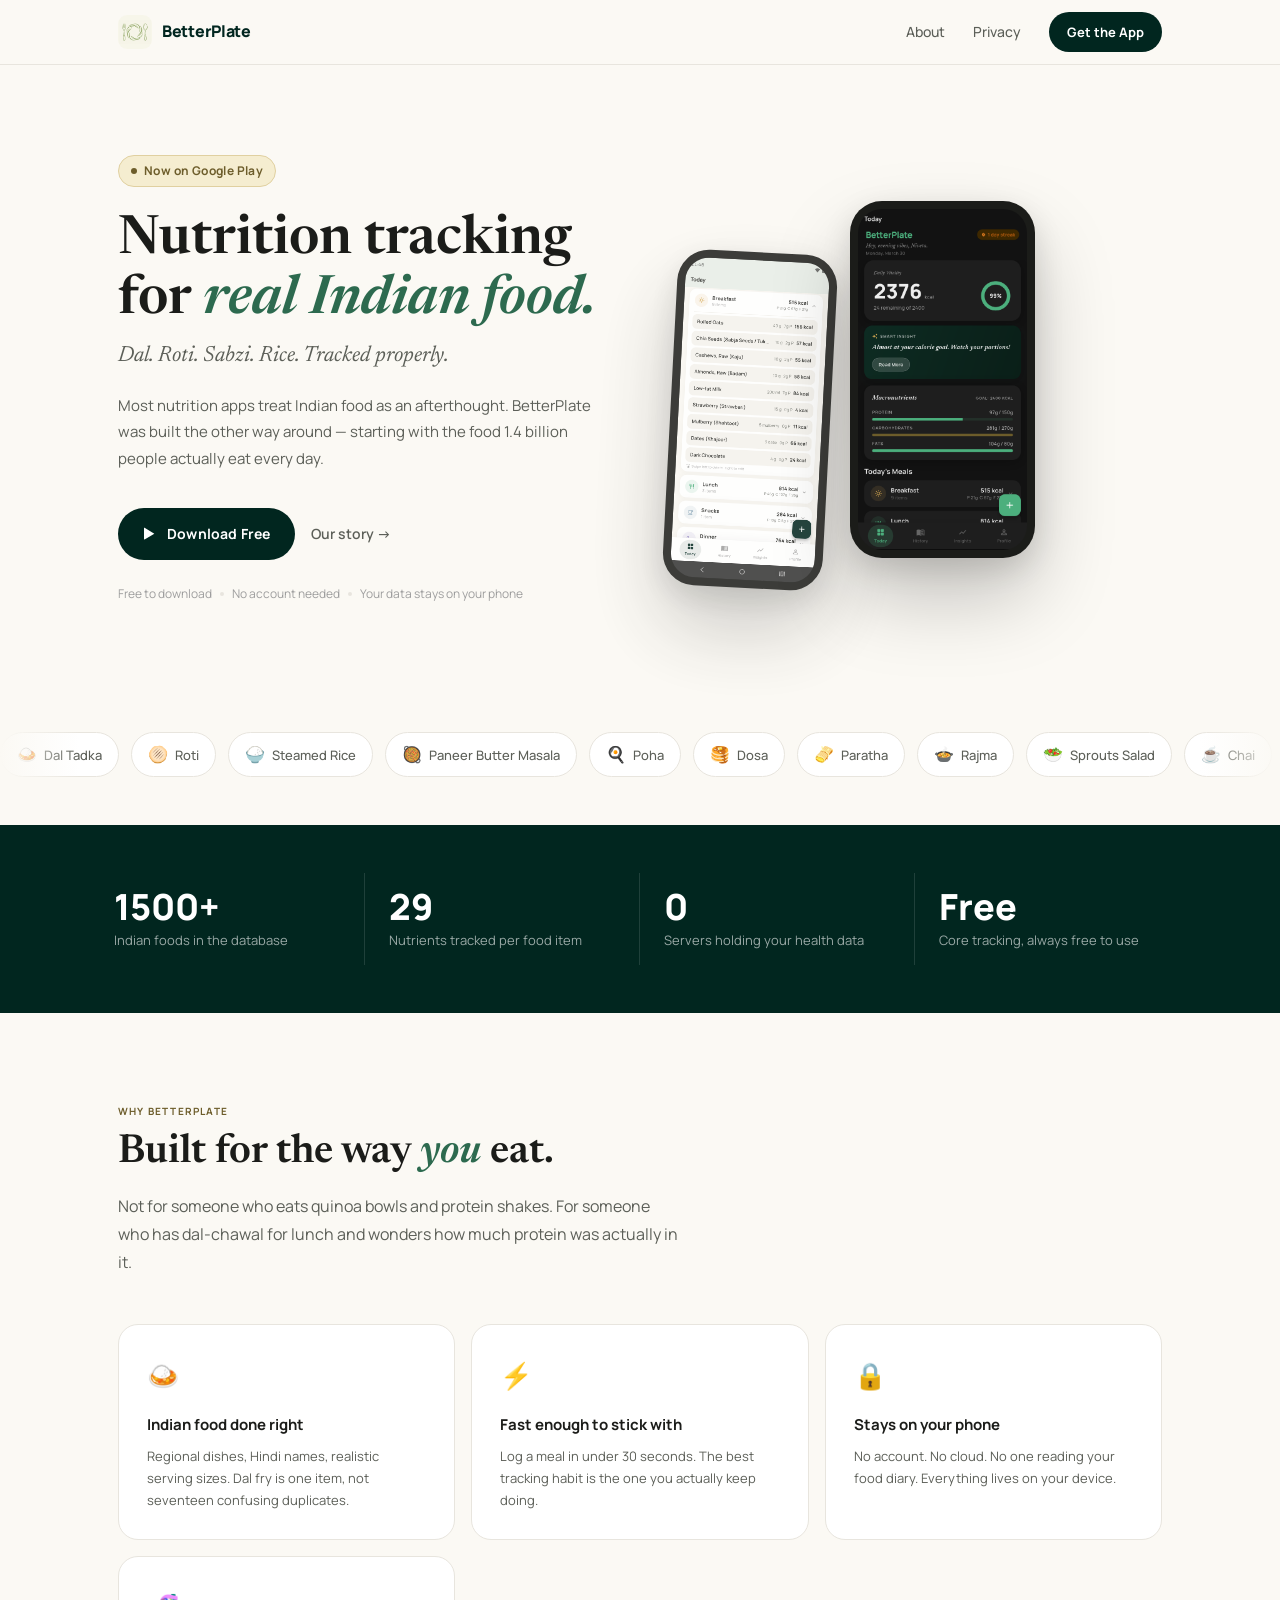
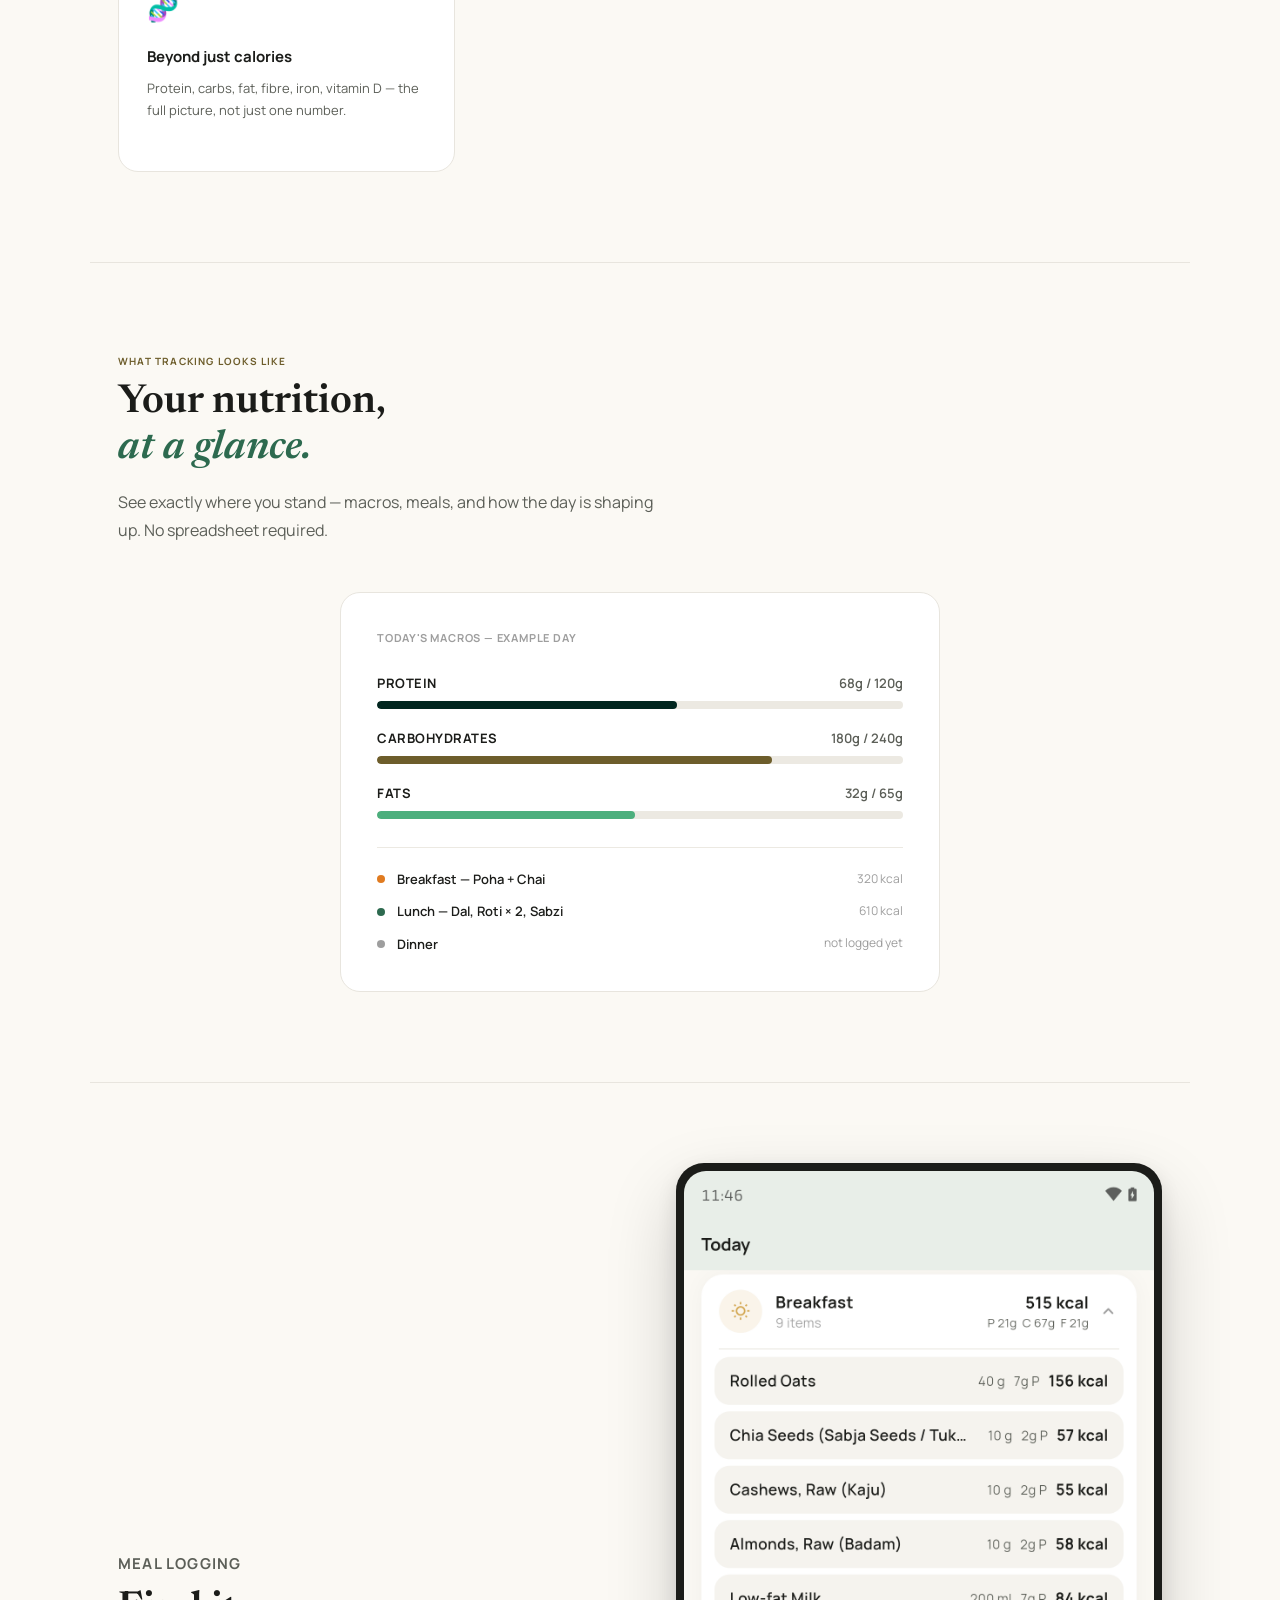
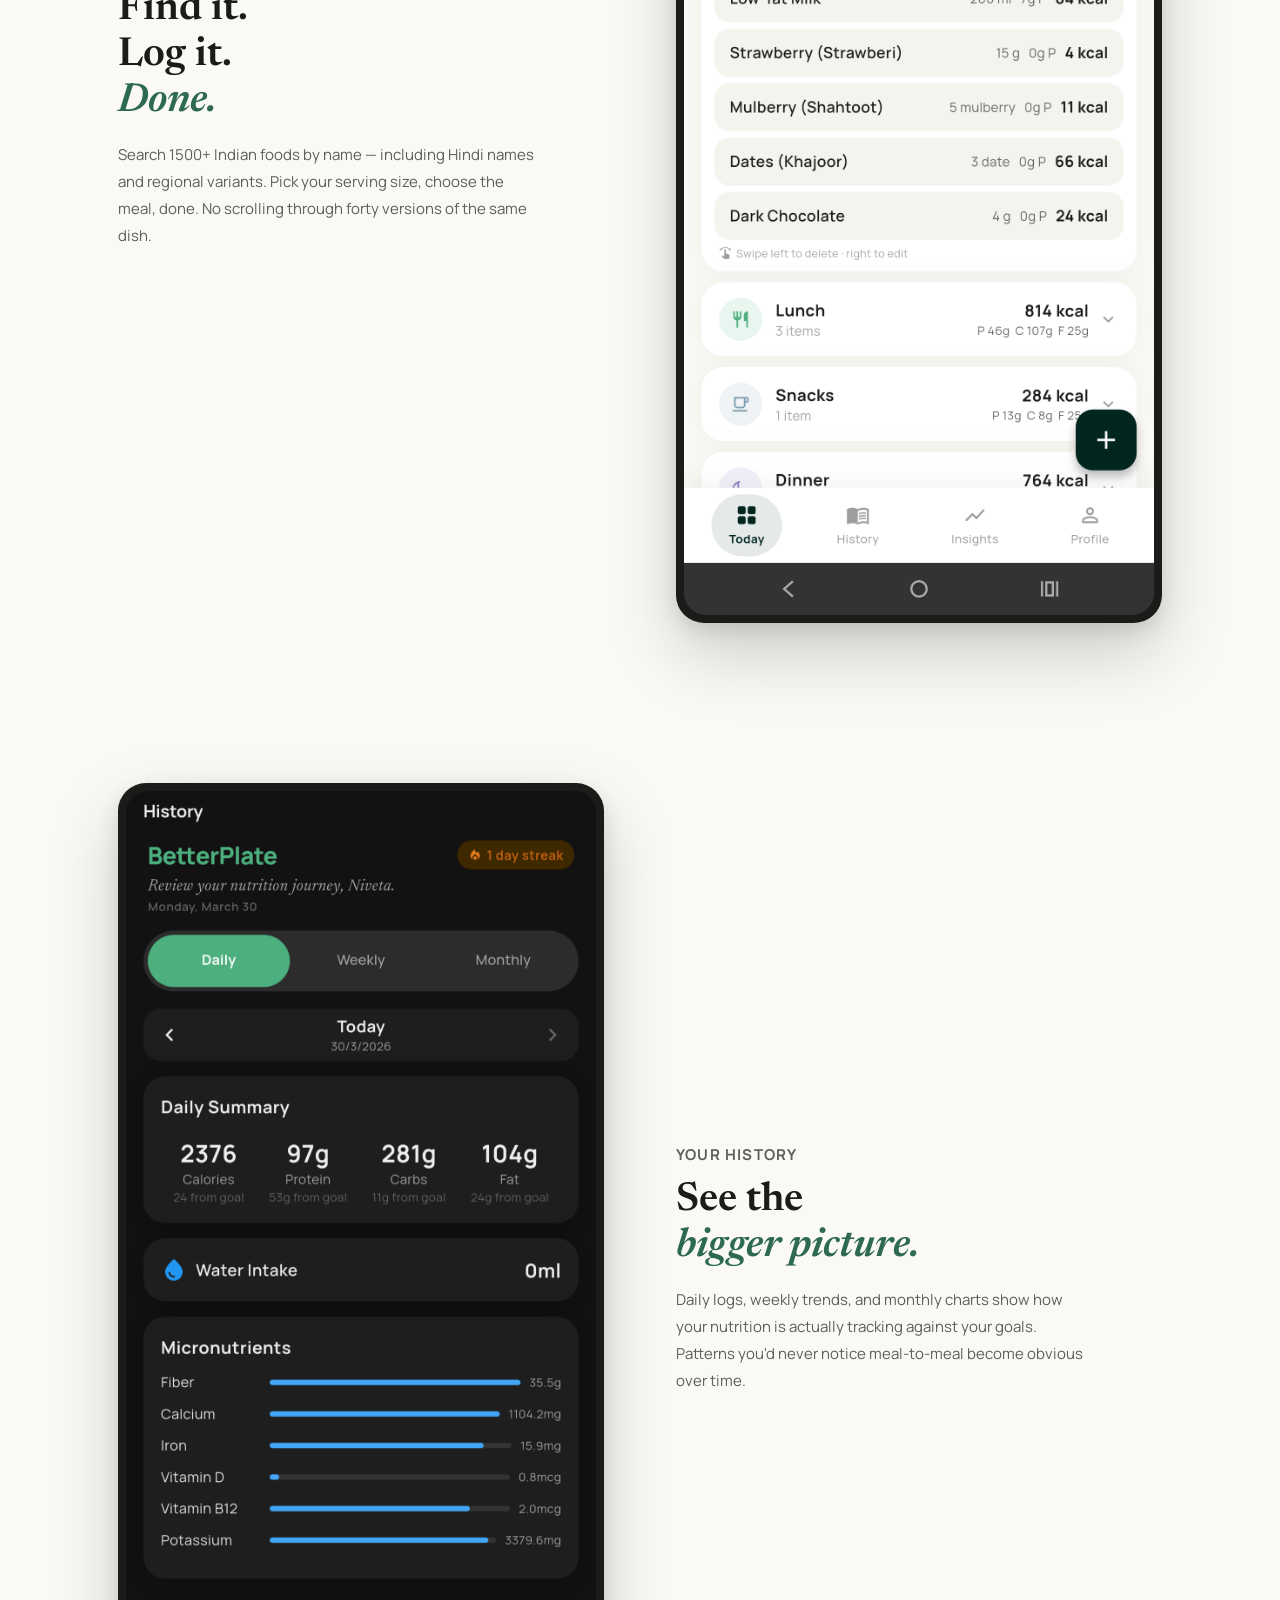
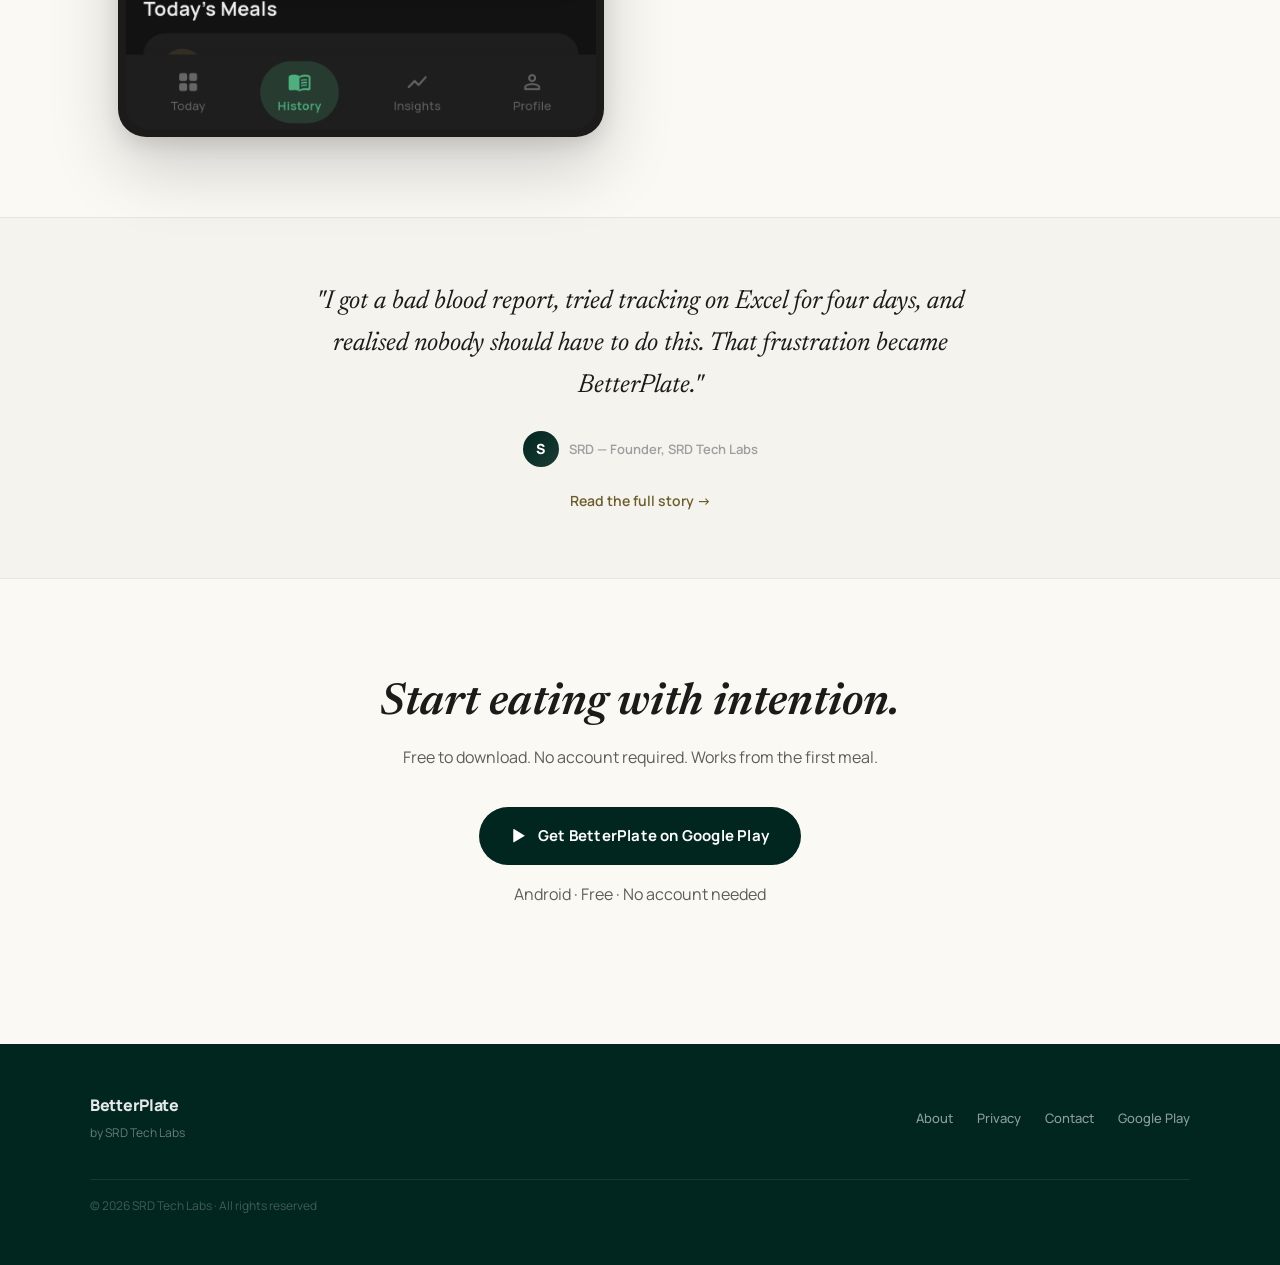
==== commit 6a87e24c: "Update index.html" ====
--- a/index.html
+++ b/index.html
@@ -836,7 +836,7 @@
       <div class="nav-links">
         <a href="/about/">About</a>
         <a href="/privacy/">Privacy</a>
-        <a href="https://play.google.com/store/apps/details?id=com.srdtechlabs.betterplate"
+        <a href="https://play.google.com/store/apps/details?id=com.srdtechlab.betterplate"
            target="_blank" rel="noopener" class="nav-cta">
           Get the App
         </a>
@@ -860,7 +860,7 @@
           the food 1.4 billion people actually eat every day.
         </p>
         <div class="hero-actions">
-          <a href="https://play.google.com/store/apps/details?id=com.srdtechlabs.betterplate"
+          <a href="https://play.google.com/store/apps/details?id=com.srdtechlab.betterplate"
              target="_blank" rel="noopener" class="btn-primary">
             <svg viewBox="0 0 24 24"><path d="M3 20.5v-17c0-.83 1-.92 1.5-.5l14 8.5-14 8.5c-.5.42-1.5.33-1.5-.5z"/></svg>
             Download Free
@@ -1104,7 +1104,7 @@
       </blockquote>
       <cite>
         <span class="founder-avatar">S</span>
-        Sanoj — Founder, SRD Tech Labs
+        SRD — Founder, SRD Tech Labs
       </cite>
       <p style="margin-top:20px;">
         <a href="/about/" style="font-size:14px; font-weight:600; color:var(--secondary); text-decoration:none;">
@@ -1119,7 +1119,7 @@
     <div class="cta-inner fade-up">
       <h2>Start eating with intention.</h2>
       <p>Free to download. No account required. Works from the first meal.</p>
-      <a href="https://play.google.com/store/apps/details?id=com.srdtechlabs.betterplate"
+      <a href="https://play.google.com/store/apps/details?id=com.srdtechlab.betterplate"
          target="_blank" rel="noopener" class="btn-primary" style="font-size:15px; padding:16px 32px;">
         <svg viewBox="0 0 24 24" style="width:18px;height:18px;fill:currentColor;flex-shrink:0;">
           <path d="M3 20.5v-17c0-.83 1-.92 1.5-.5l14 8.5-14 8.5c-.5.42-1.5.33-1.5-.5z"/>
@@ -1141,7 +1141,7 @@
         <a href="/about/">About</a>
         <a href="/privacy/">Privacy</a>
         <a href="mailto:srdtechlab@gmail.com">Contact</a>
-        <a href="https://play.google.com/store/apps/details?id=com.srdtechlabs.betterplate"
+        <a href="https://play.google.com/store/apps/details?id=com.srdtechlab.betterplate"
            target="_blank" rel="noopener">Google Play</a>
       </div>
       <p class="footer-copy">© 2026 SRD Tech Labs · All rights reserved</p>
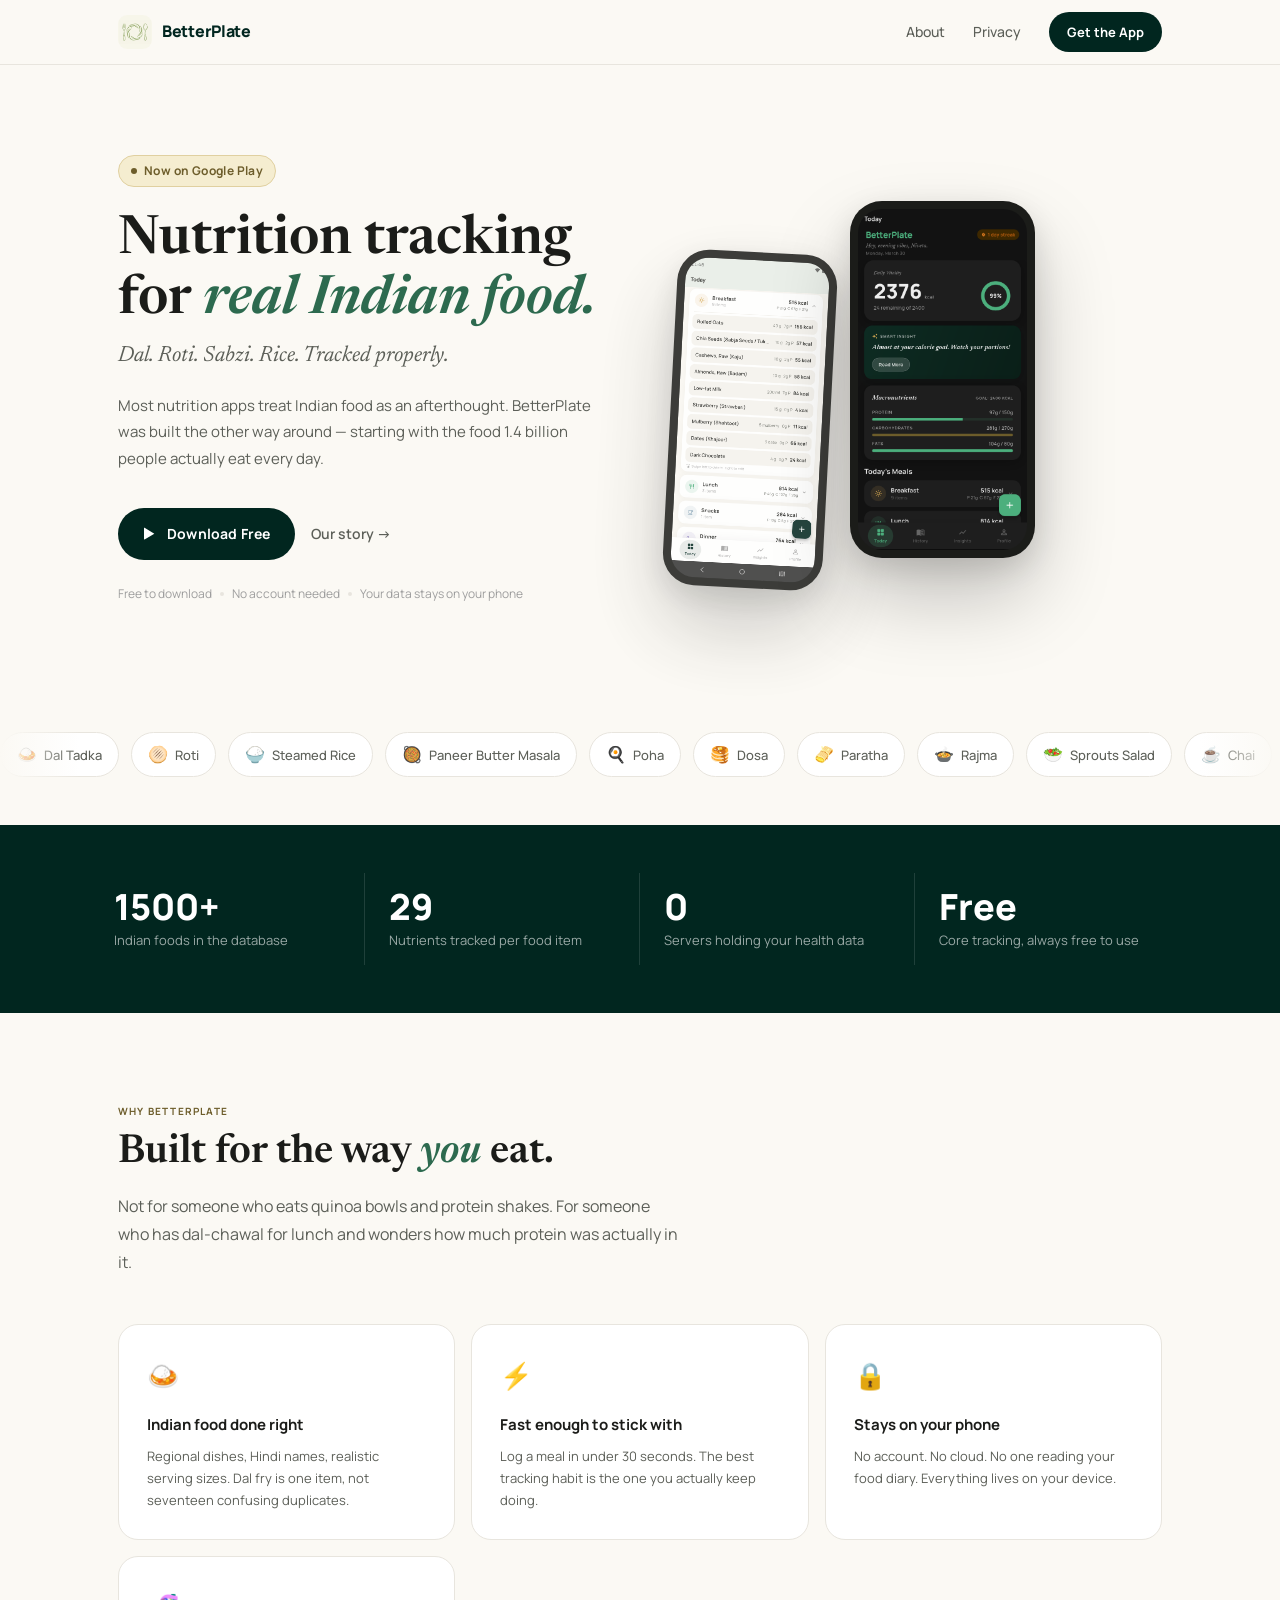
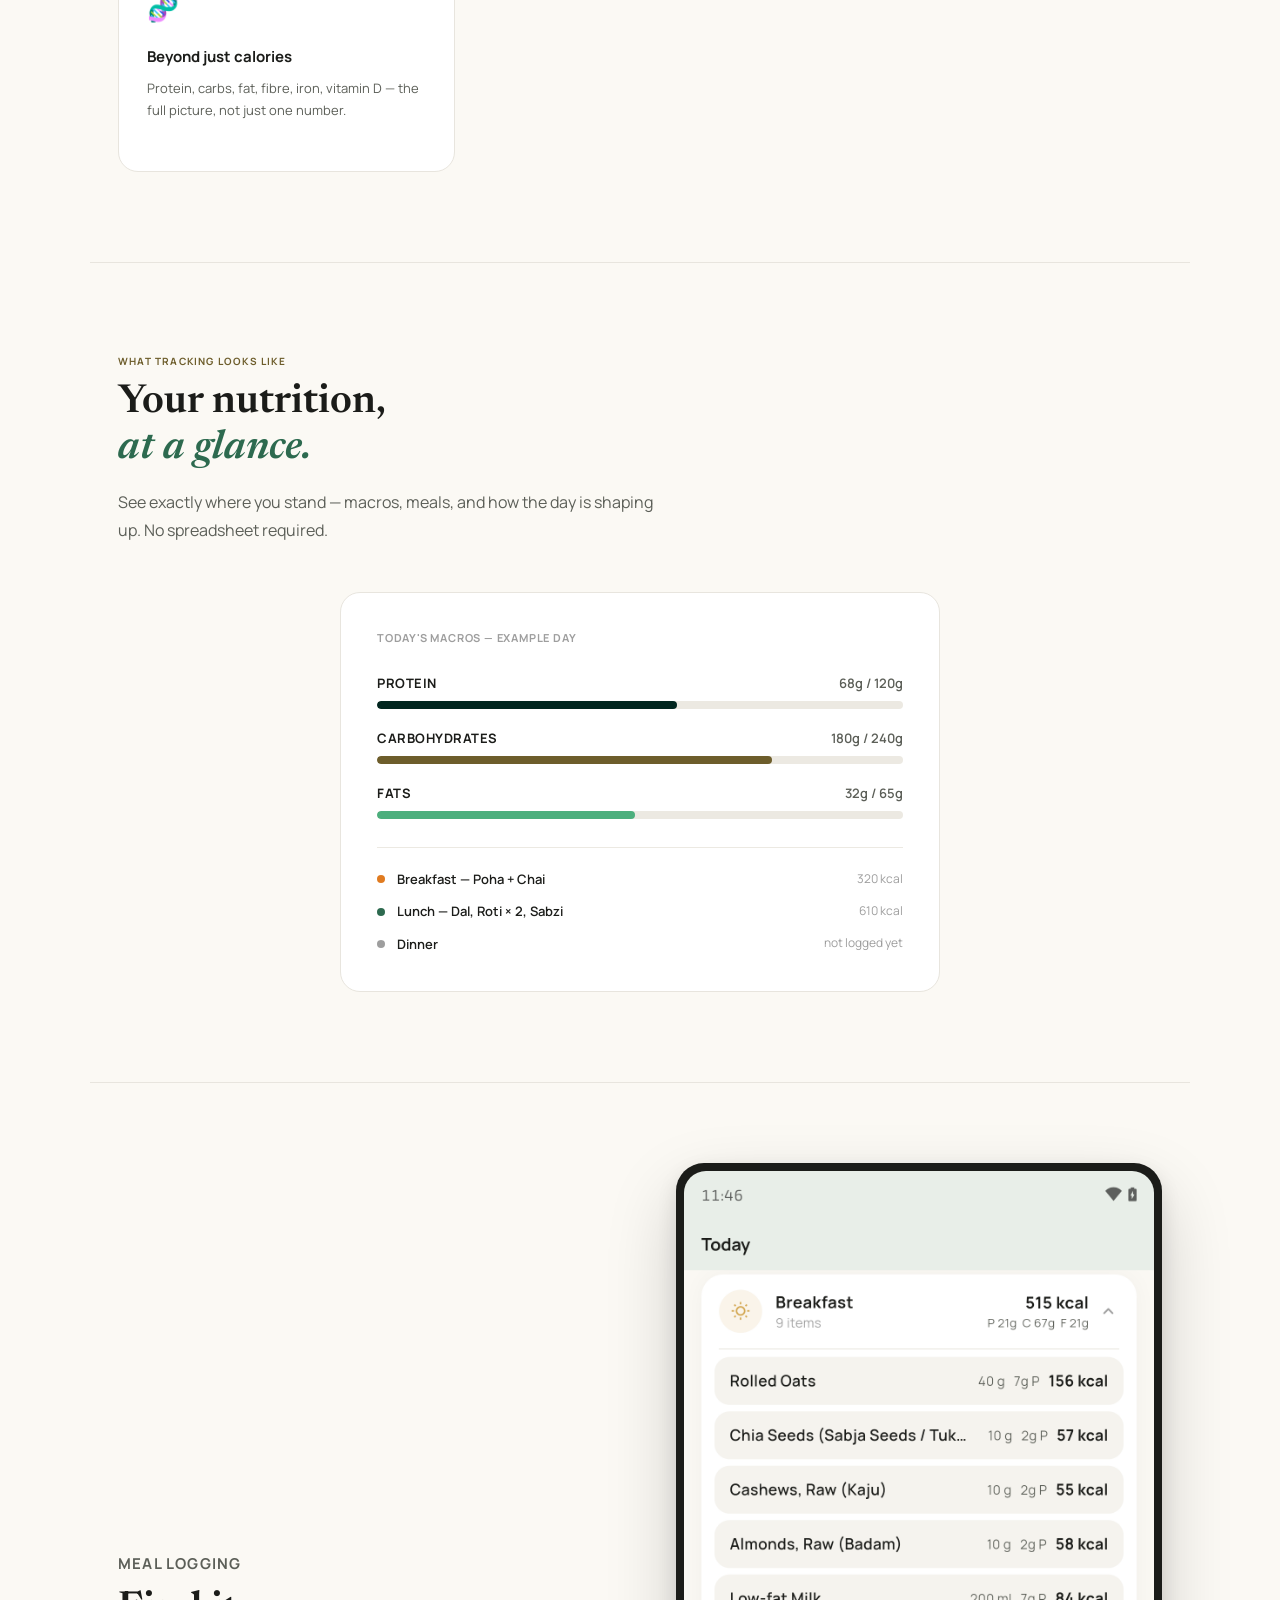
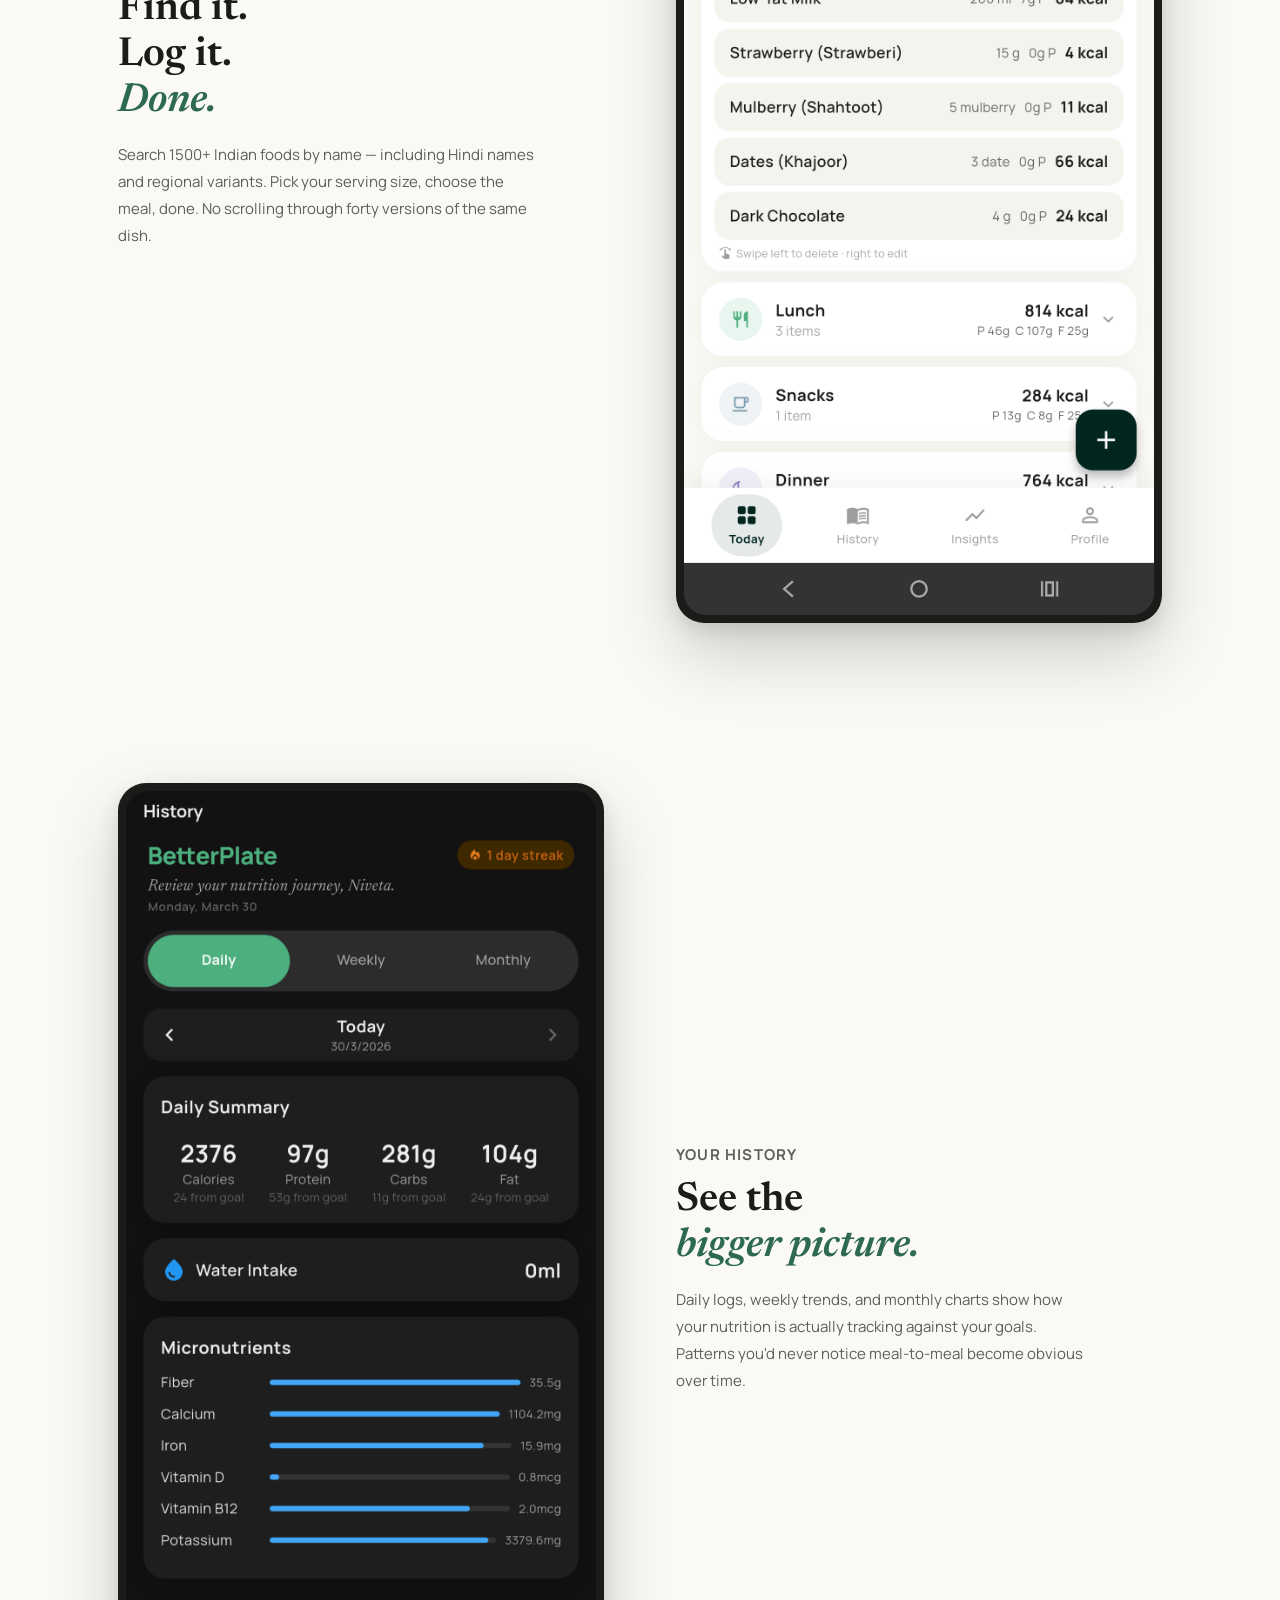
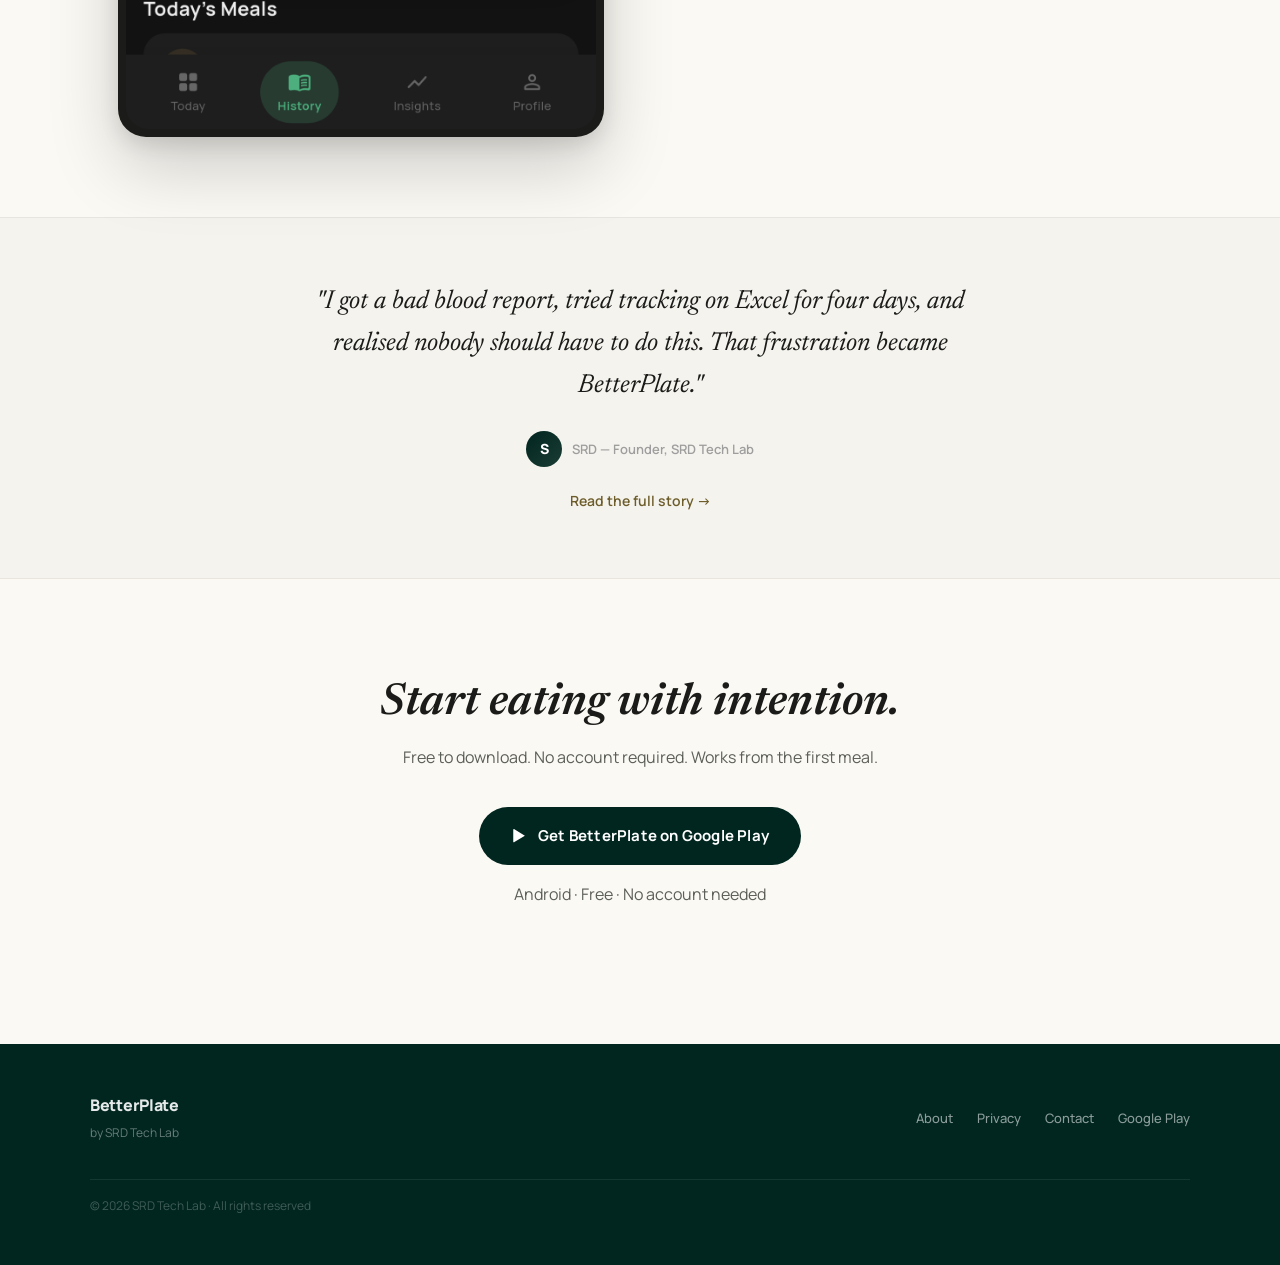
==== commit 9d9f5cfb: "Update index.html" ====
--- a/index.html
+++ b/index.html
@@ -6,7 +6,7 @@
   <title>BetterPlate – Nutrition Tracking for Real Indian Food</title>
   <meta name="description" content="BetterPlate is a nutrition tracker built for real Indian meals. Dal, roti, sabzi, rice — 1500+ Indian foods tracked properly. Free on Google Play.">
   <meta name="keywords" content="Indian nutrition tracker, calorie counter India, dal roti nutrition, Indian food tracker app, BetterPlate">
-  <meta name="author" content="SRD Tech Labs">
+  <meta name="author" content="SRD Tech Lab">
   <meta name="robots" content="index, follow">
   <link rel="canonical" href="https://betterplate.net/">
 
@@ -1104,7 +1104,7 @@
       </blockquote>
       <cite>
         <span class="founder-avatar">S</span>
-        SRD — Founder, SRD Tech Labs
+        SRD — Founder, SRD Tech Lab
       </cite>
       <p style="margin-top:20px;">
         <a href="/about/" style="font-size:14px; font-weight:600; color:var(--secondary); text-decoration:none;">
@@ -1135,7 +1135,7 @@
     <div class="footer-inner">
       <div>
         <p class="footer-brand">BetterPlate</p>
-        <p class="footer-tagline">by SRD Tech Labs</p>
+        <p class="footer-tagline">by SRD Tech Lab</p>
       </div>
       <div class="footer-links">
         <a href="/about/">About</a>
@@ -1144,7 +1144,7 @@
         <a href="https://play.google.com/store/apps/details?id=com.srdtechlab.betterplate"
            target="_blank" rel="noopener">Google Play</a>
       </div>
-      <p class="footer-copy">© 2026 SRD Tech Labs · All rights reserved</p>
+      <p class="footer-copy">© 2026 SRD Tech Lab · All rights reserved</p>
     </div>
   </footer>
 
